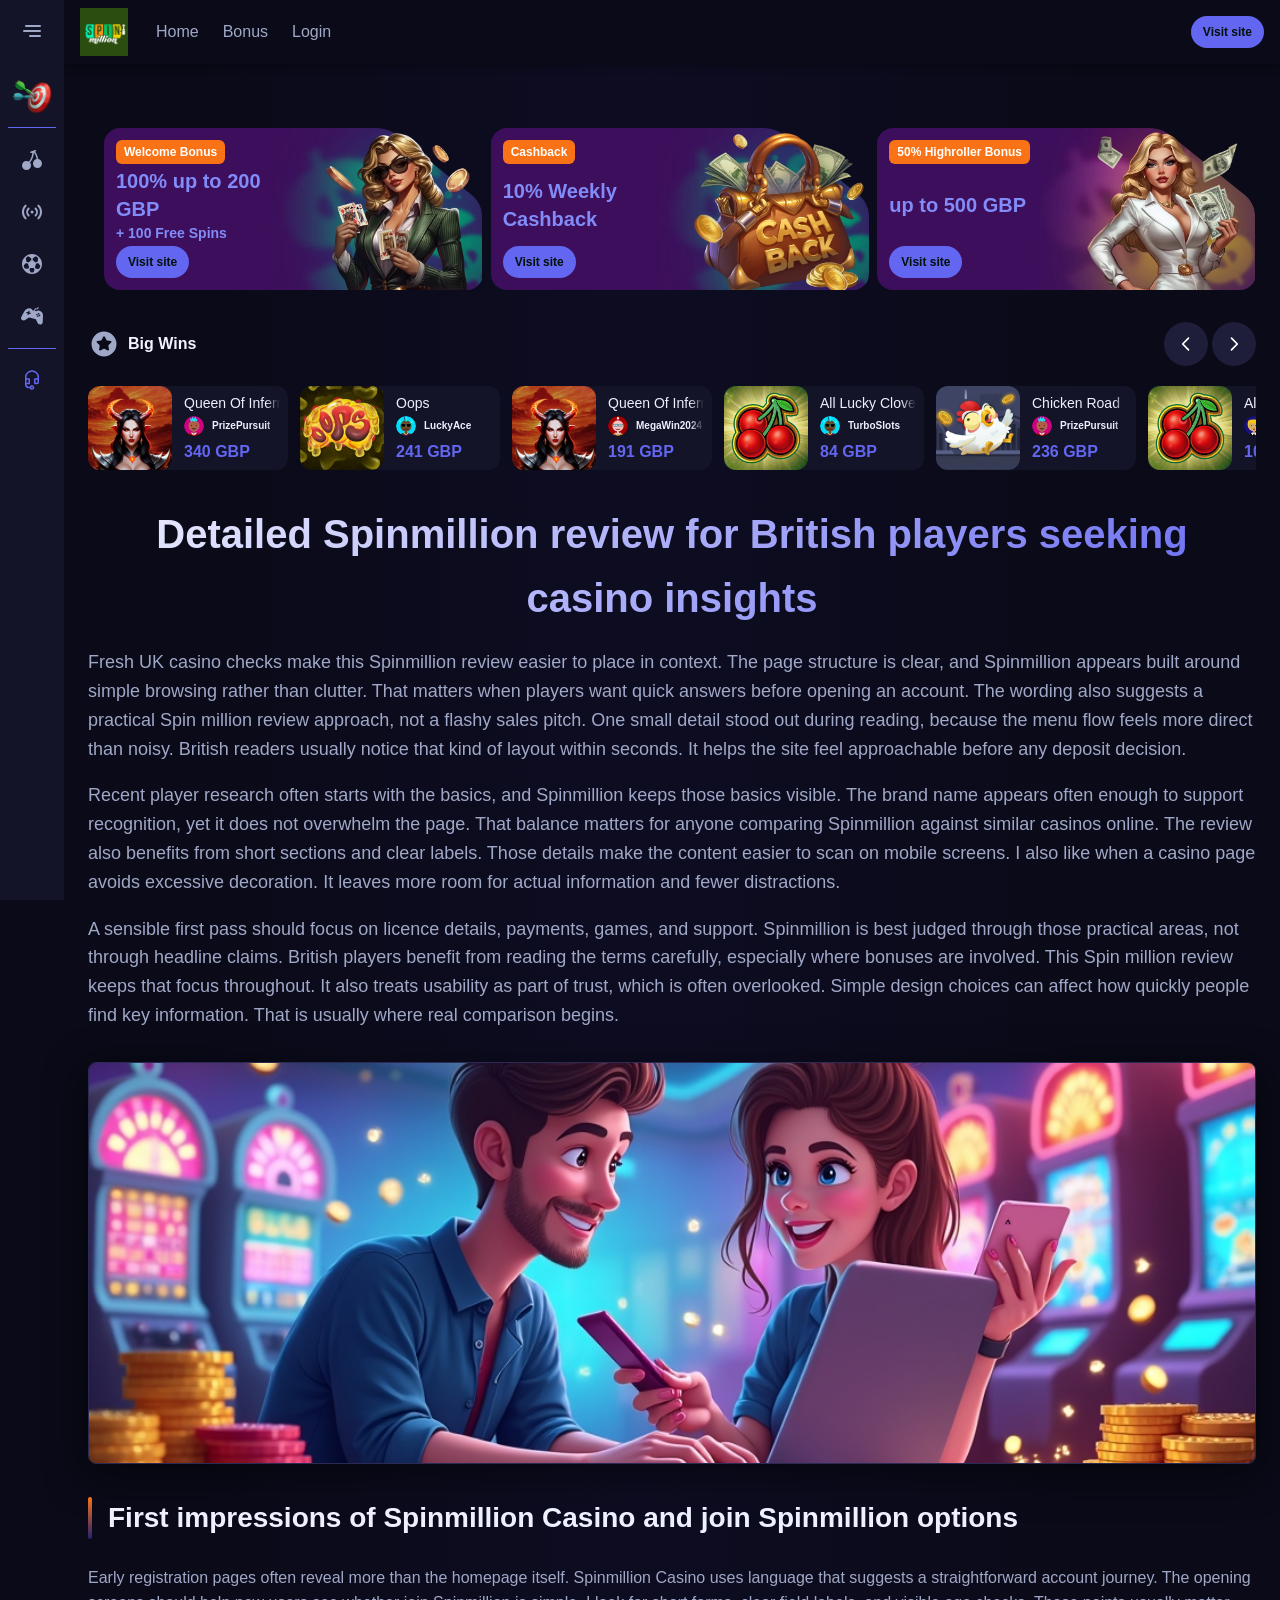
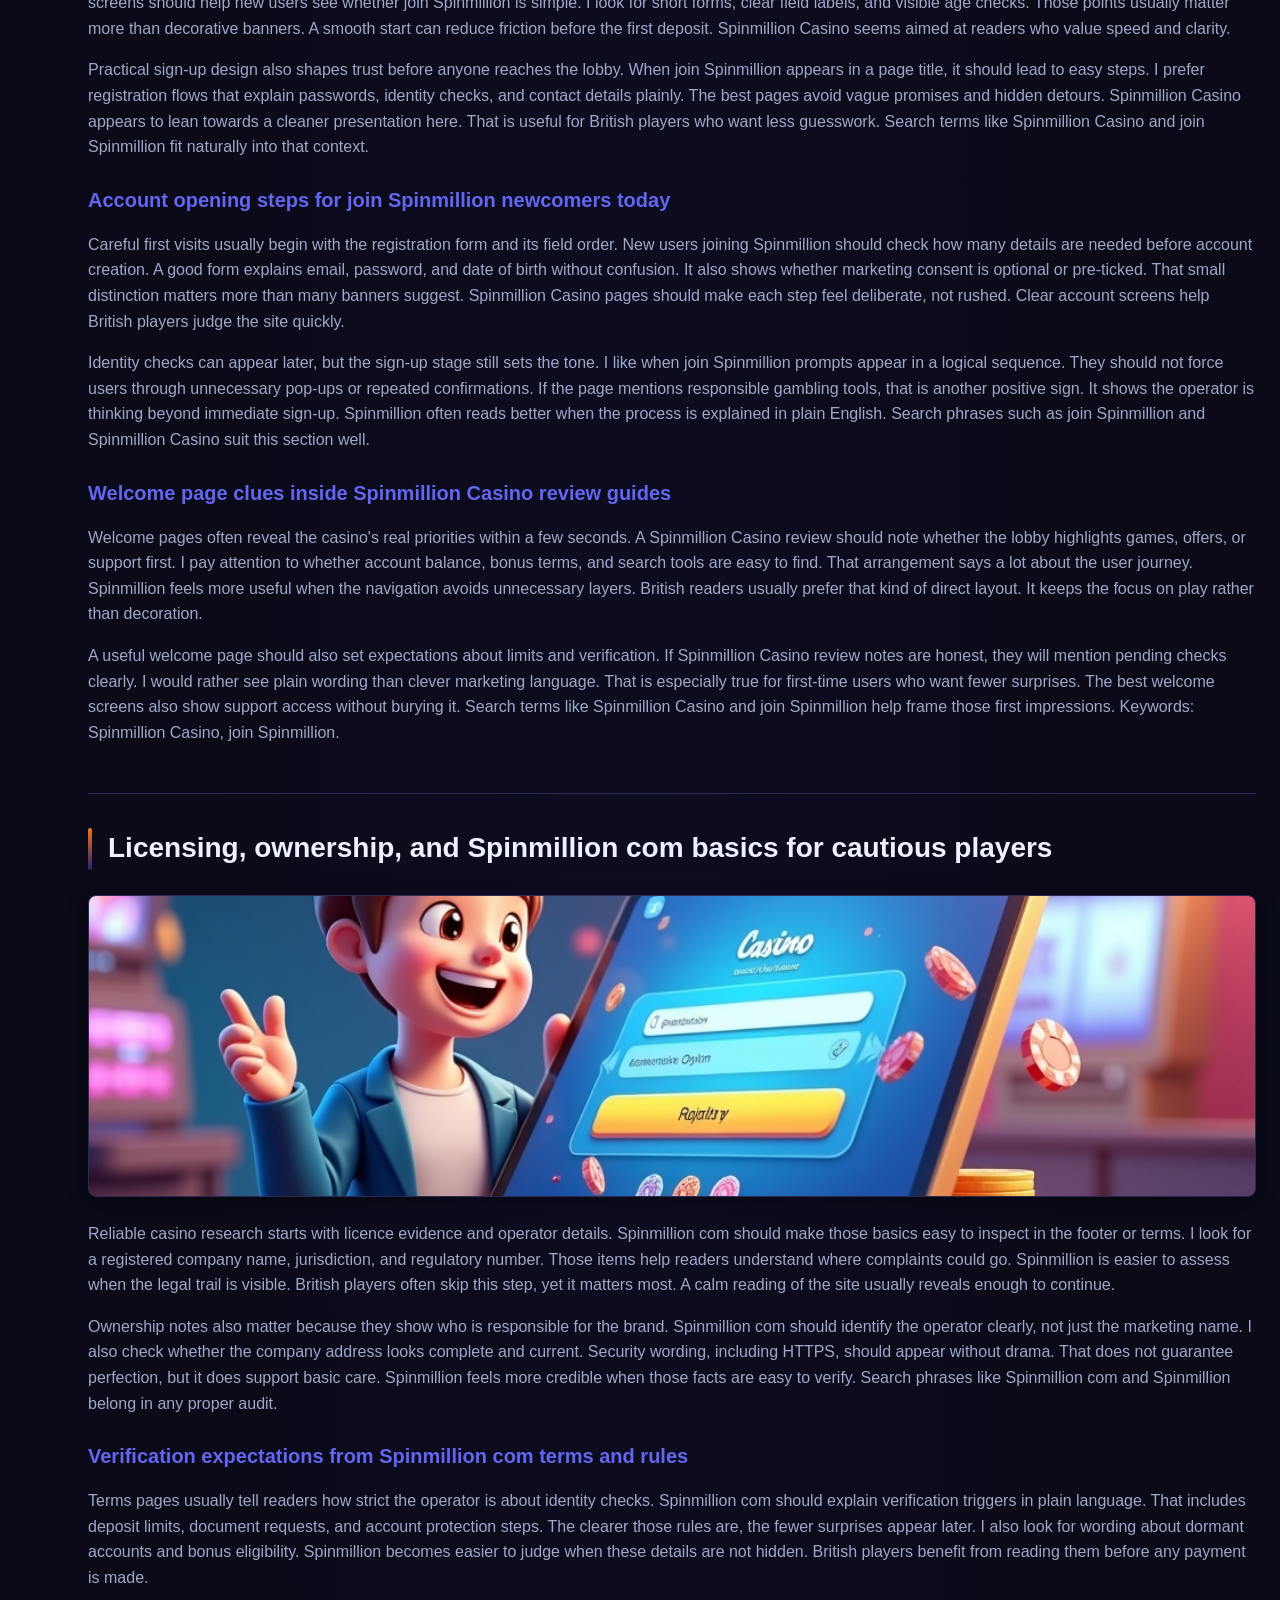
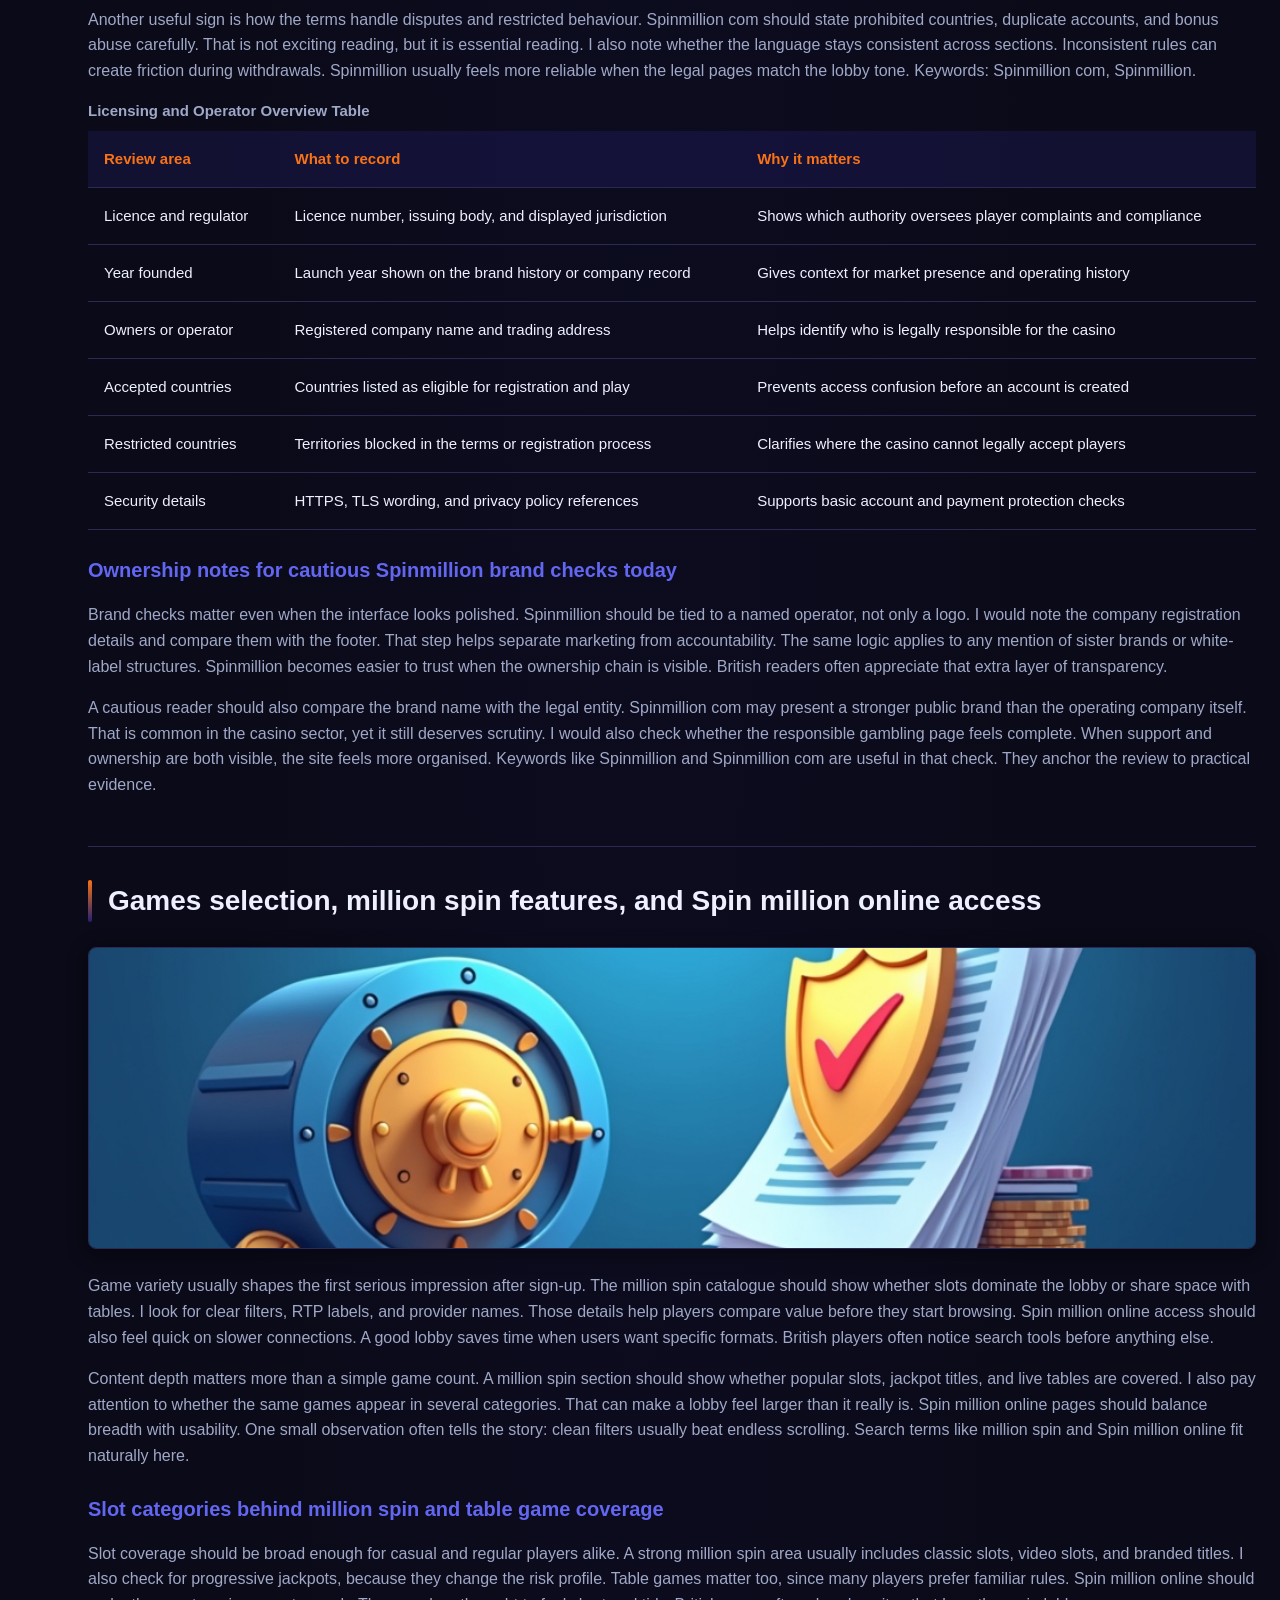
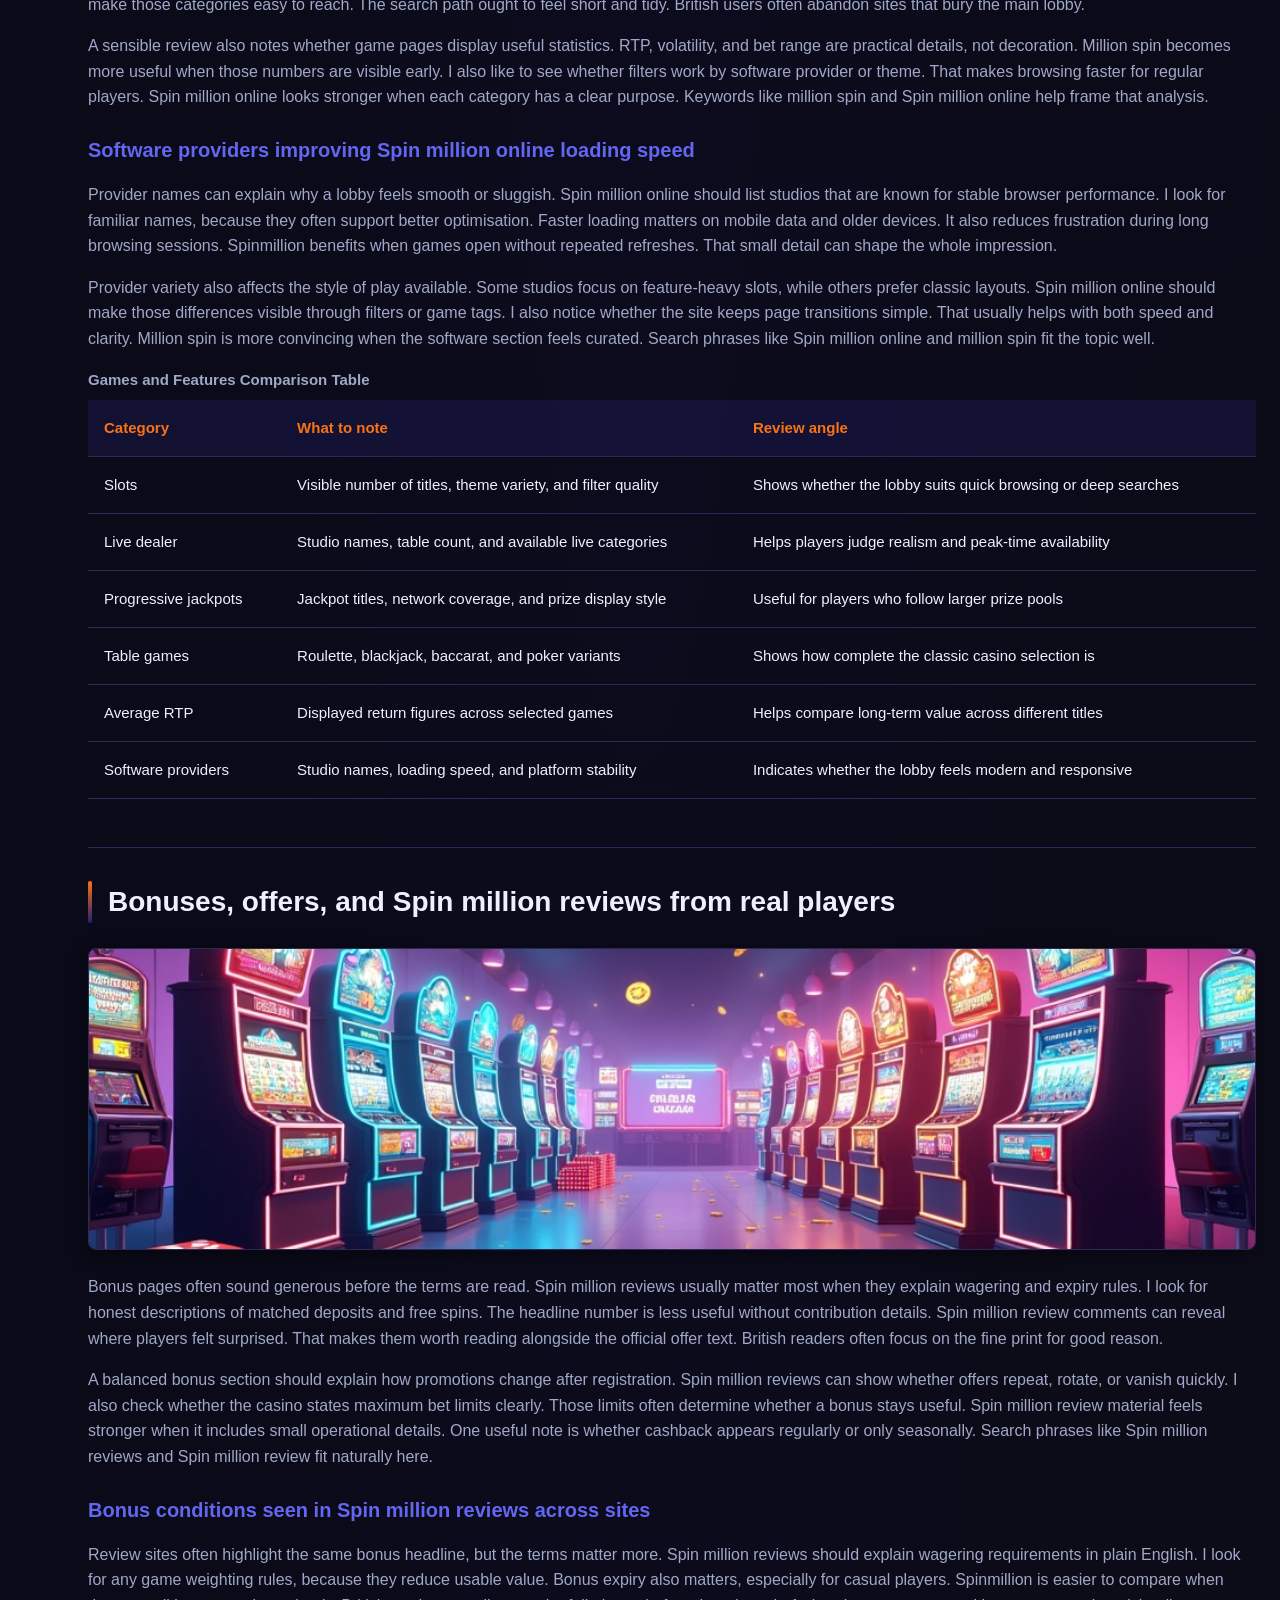
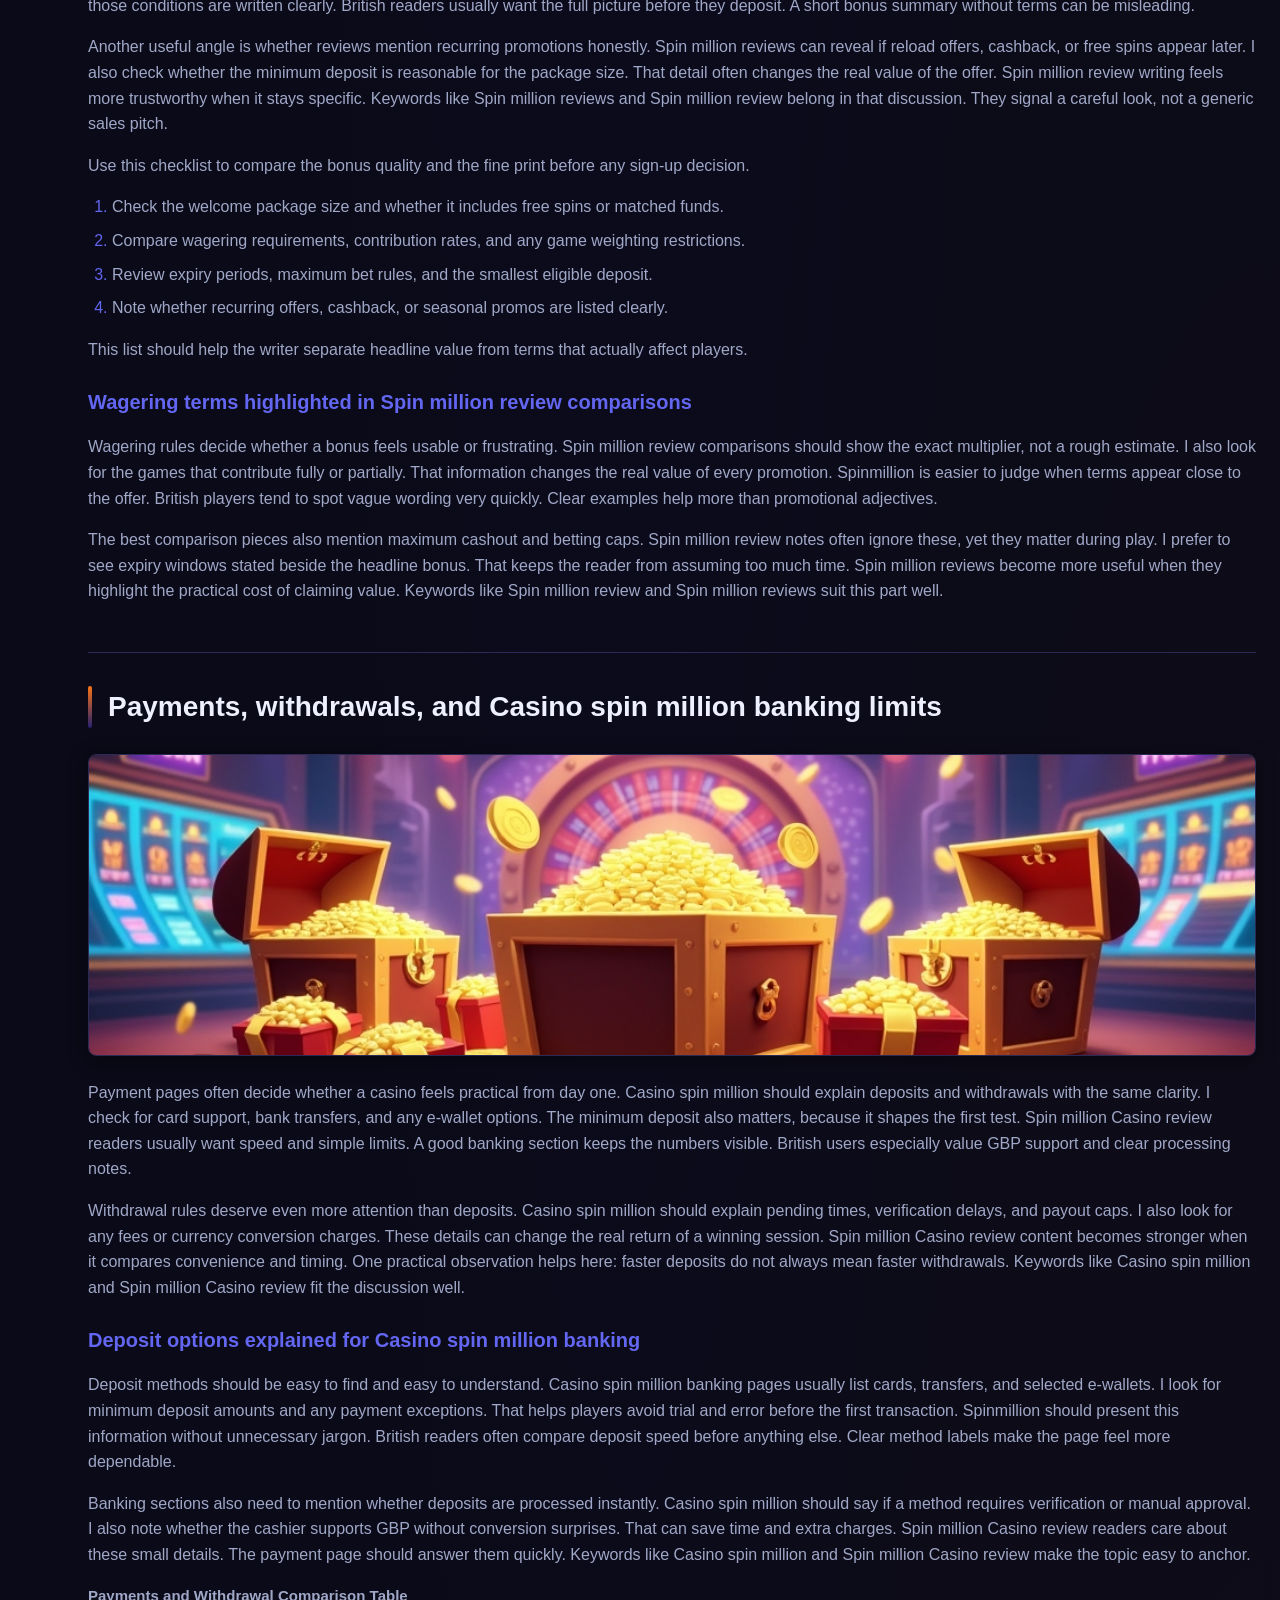
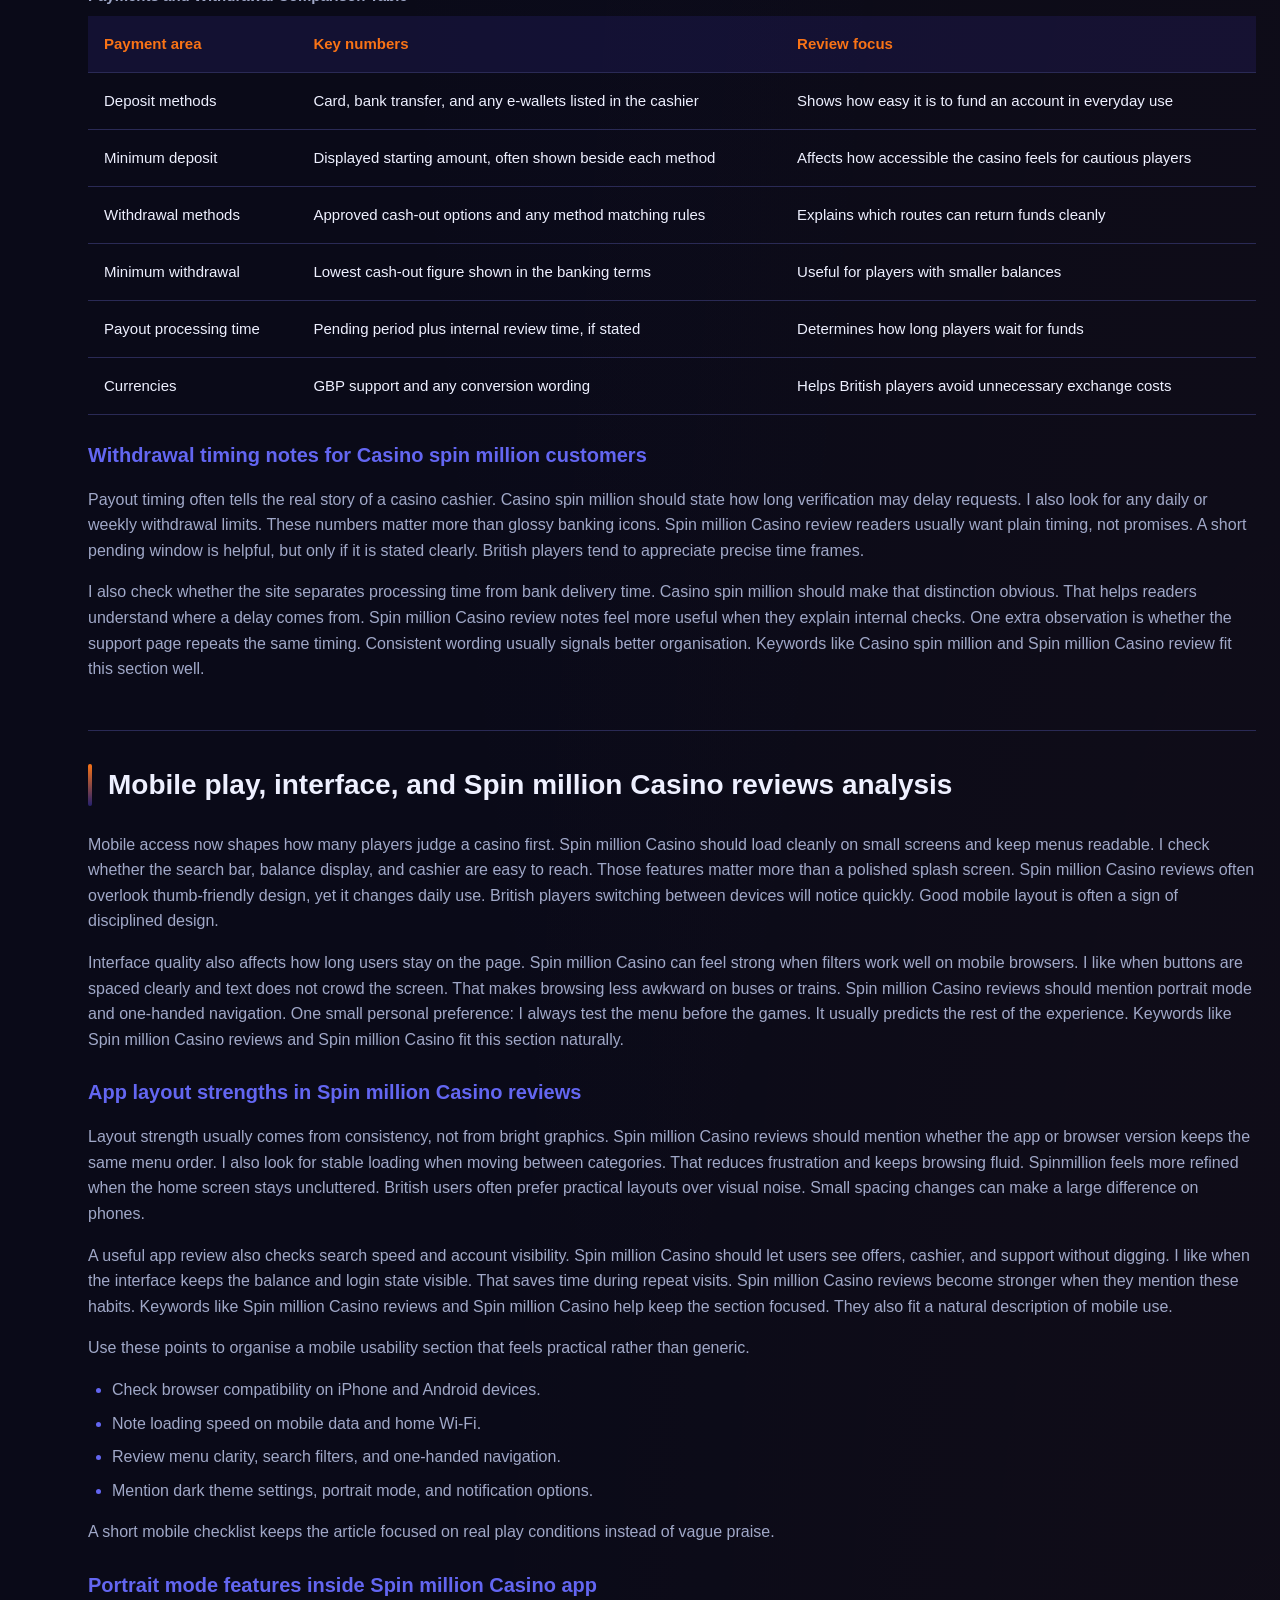
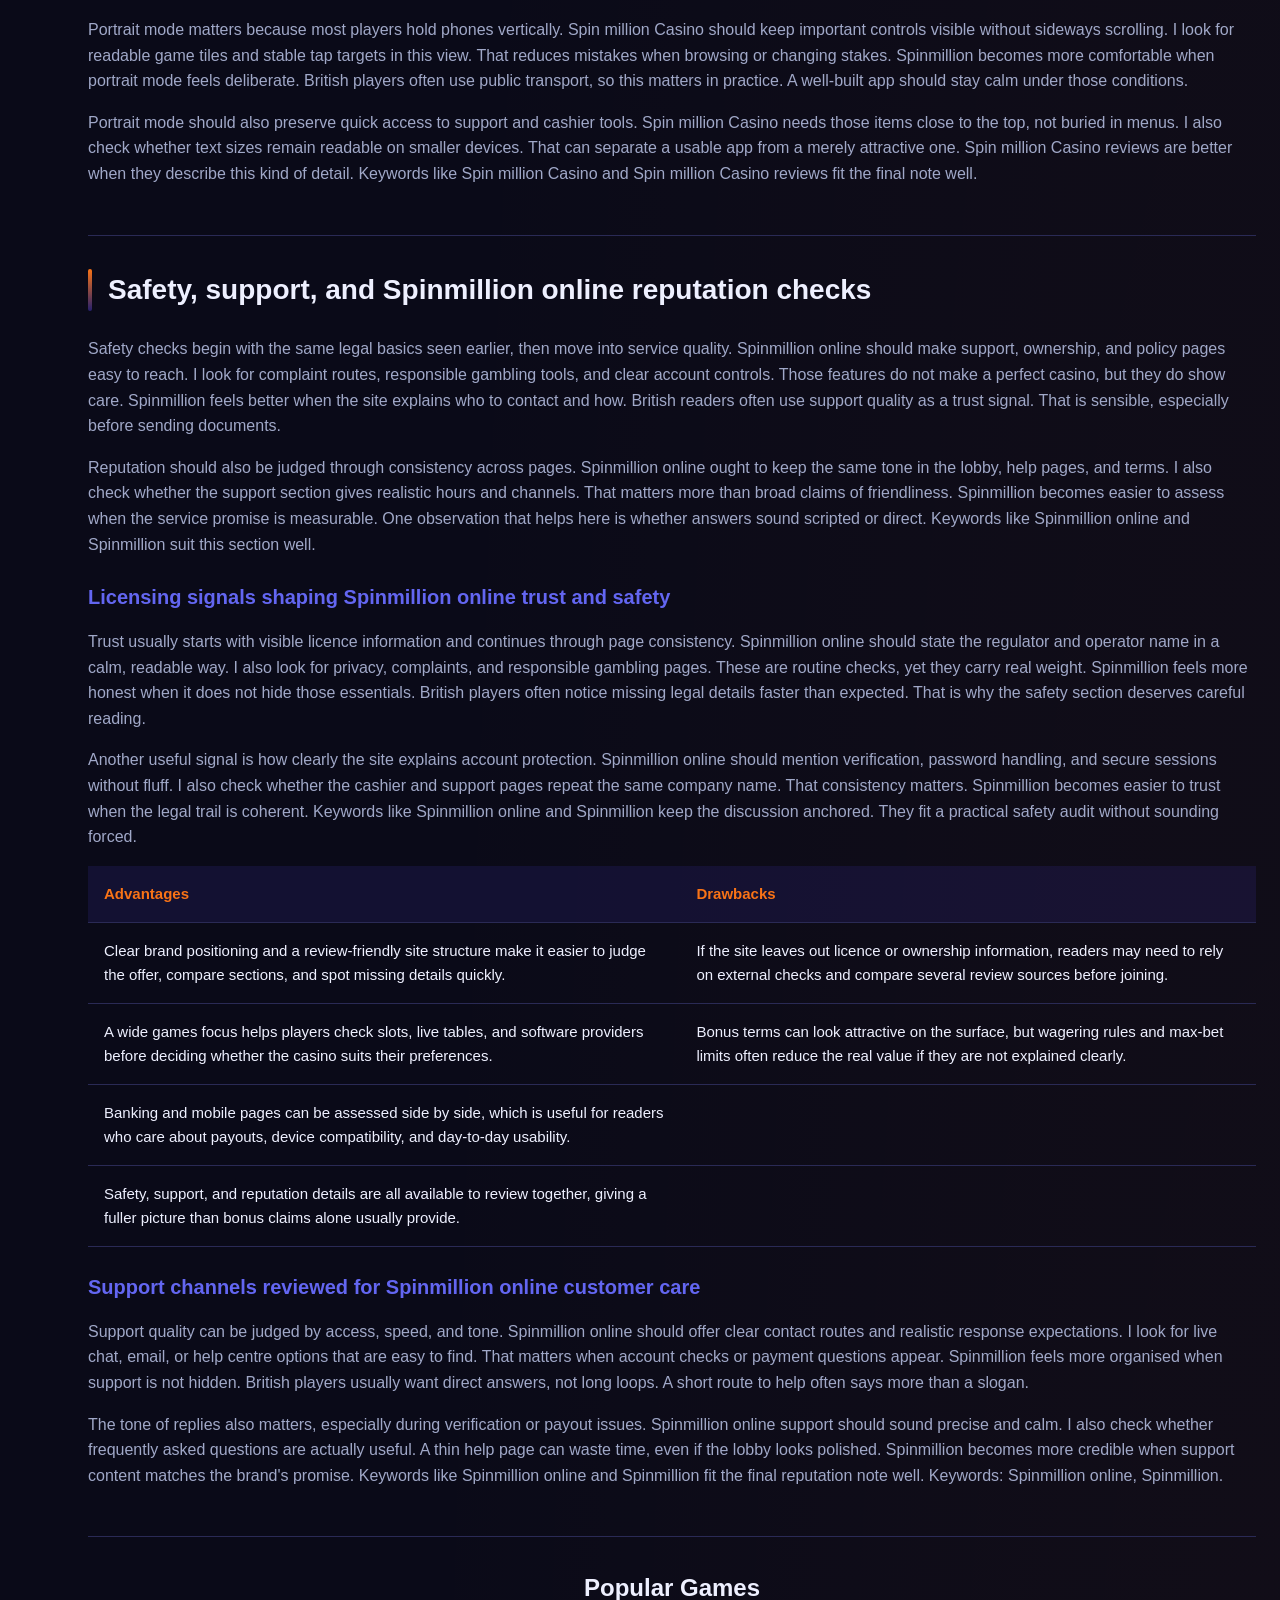
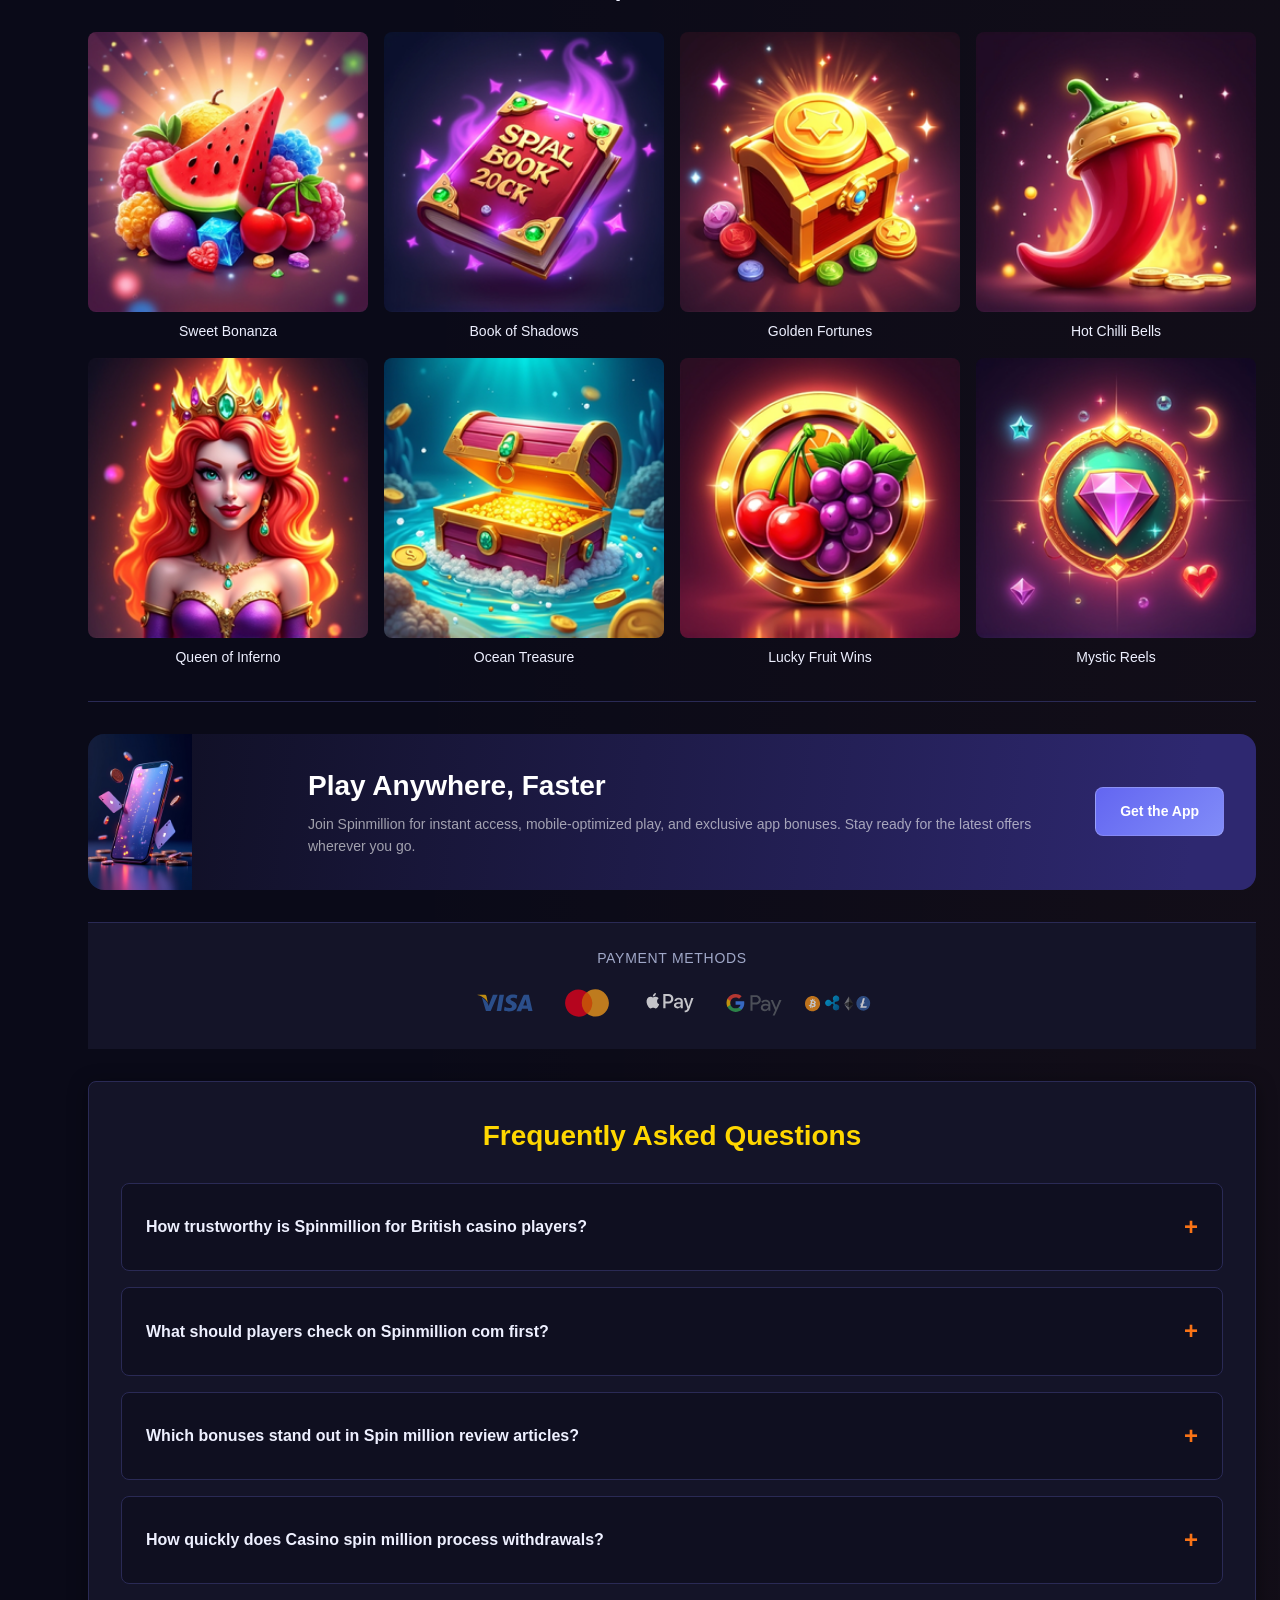
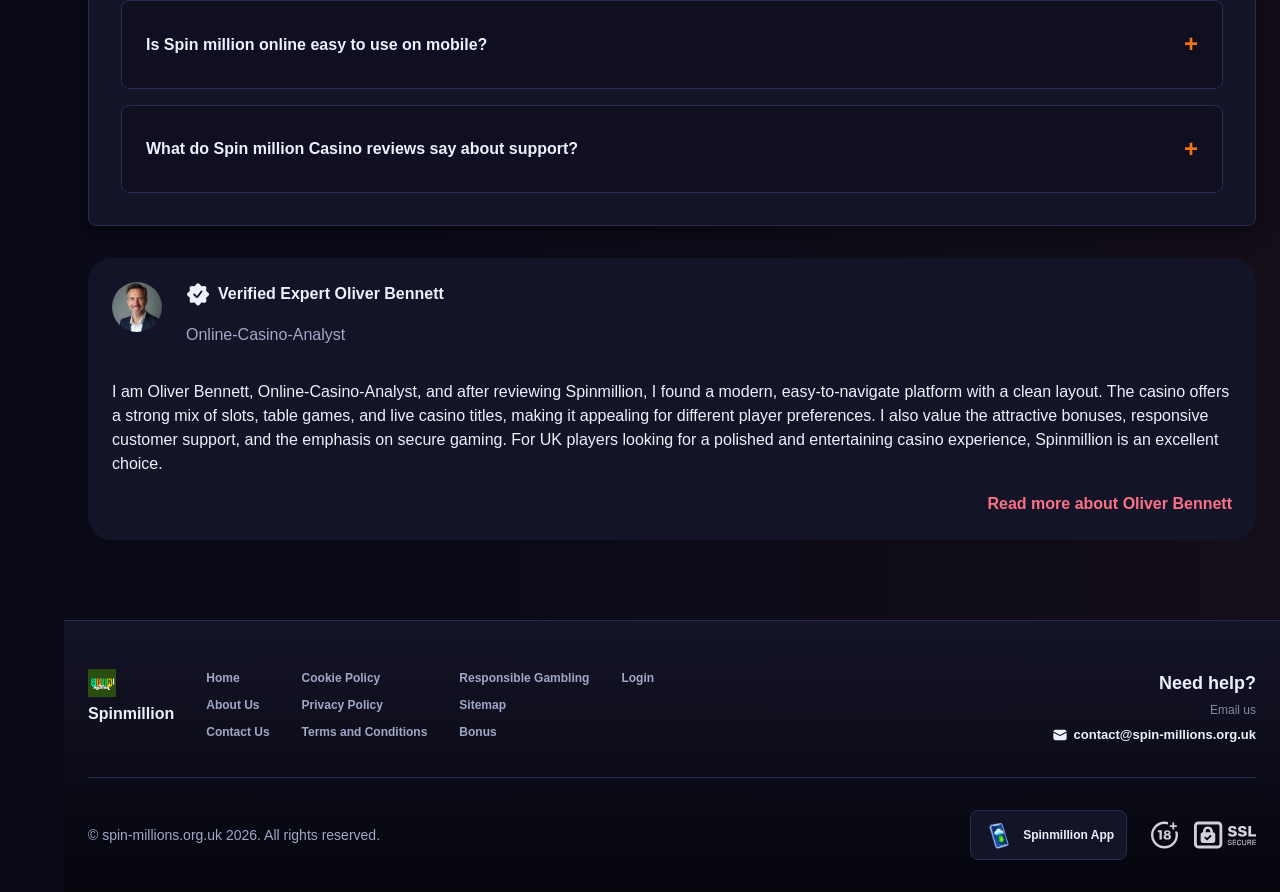
==== index.html @ 79a4e3c5 "Domain substitution: copy from spin-millions.org.uk" ====
<!DOCTYPE html>
<html lang="en">
<head>
    <meta charset="UTF-8">
    <meta name="viewport" content="width=device-width, initial-scale=1.0">
    <meta http-equiv="X-UA-Compatible" content="IE=edge">
    <meta name="robots" content="index, follow">
    <meta name="revisit-after" content="7 days">
    <title>Spinmillion - Play Online Casino Games in Safety</title>
    <meta name="title" content="Spinmillion - Play Online Casino Games in Safety">
    <meta name="description" content="Spin million 🎰 helps British players assess safety and value, with Spin million Casino reviews guiding smarter choices and a quick visit now for clarity.">
    <meta name="keywords" content="join Spinmillion, Spin million Casino reviews, Spinmillion, Spinmillion com, Spinmillion online, Spin million review, million spin, Spin million online, Spin million Casino, Spin million, Spinmillion Casino, Casino spin million">

    <link rel="canonical" href="https://spin-millions.org.uk/spin-million/">

    <link rel="icon" type="image/png" sizes="32x32" href="/favicon-32x32.png">

    <meta property="og:title" content="Spinmillion - Play Online Casino Games in Safety">
    <meta property="og:description" content="Spin million 🎰 helps British players assess safety and value, with Spin million Casino reviews guiding smarter choices and a quick visit now for clarity.">
    <meta property="og:type" content="website">
    <meta property="og:url" content="https://aog-couriers.co.uk/">
    <meta property="og:site_name" content="Spinmillion">
    <meta property="og:locale" content="en">
    <meta property="og:image" content="https://aog-couriers.co.uk/images/logo.png">

    <meta name="twitter:card" content="summary">
    <meta name="twitter:title" content="Spinmillion - Play Online Casino Games in Safety">
    <meta name="twitter:description" content="Spin million 🎰 helps British players assess safety and value, with Spin million Casino reviews guiding smarter choices and a quick visit now for clarity.">
    <meta name="twitter:url" content="https://aog-couriers.co.uk/">
    <meta name="twitter:image" content="https://aog-couriers.co.uk/images/logo.png">

    <link rel="stylesheet" href="/css/style.css">

    <link rel="stylesheet" href="/css/layout.css">

<link rel="alternate" hreflang="x-default" href="https://spin-millions.org.uk/">
<link rel="alternate" hreflang="spin-million" href="https://spin-millions.org.uk/spin-million/">
<meta name="googlebot" content="noarchive">
</head>
<body>
    <div class="nav-sidebar-6708c0f2 isFull" id="navSidebar">
        <div class="nav-sidebar-content-6708c0f2">
            <div class="nav-sidebar-wrapped-6708c0f2">
                <div class="nav-sidebar-header-6708c0f2">
                    <button class="nav-sidebar-header-toggle-6708c0f2" aria-label="Toggle menu">
                        <span class="nav-sidebar-header-wrap-6708c0f2">
                            <svg class="m-icon-6708c0f2">
                                <use xlink:href="/assets/icons/sidebar/sprites.svg#hamburger-r"/>
                            </svg>
                        </span>
                    </button>
                </div>
                <div class="nav-sidebar-wrapped-content-6708c0f2 hideScrollbar-6708c0f2">
                    <div class="divider-bottom-6708c0f2">
                        <div class="nav-card nav-sidebar-card--wrapped-6708c0f2">


                            <a href="/go" class="nav-card__button-6708c0f2"
                               title="Activity Hub" rel="noindex nofollow">
                                <img src="/assets/icons/sidebar/missions.webp"
                                     alt="Activity Hub Spin million Casino reviews"
                                     title="Activity Hub Spin million Casino reviews"
                                     class="nav-card__img-6708c0f2">
                            </a>
                        </div>
                    </div>

                        <div class="nav-sidebar-wrapped-item-6708c0f2">
                            <a href="/go" title="Casino"
                               class="nav-sidebar-icon-6708c0f2" rel="noindex nofollow">
                                <svg class="m-icon-6708c0f2">
                                    <use xlink:href="/assets/icons/sidebar/sprites.svg#all-games"/>
                                </svg>
                            </a>
                        </div>
                        <div class="nav-sidebar-wrapped-item-6708c0f2">
                            <a href="/go" title="Live Casino"
                               class="nav-sidebar-icon-6708c0f2" rel="noindex nofollow">
                                <svg class="m-icon-6708c0f2">
                                    <use xlink:href="/assets/icons/sidebar/sprites.svg#live"/>
                                </svg>
                            </a>
                        </div>
                        <div class="nav-sidebar-wrapped-item-6708c0f2">
                            <a href="/go" title="Sports"
                               class="nav-sidebar-icon-6708c0f2" rel="noindex nofollow">
                                <svg class="m-icon-6708c0f2">
                                    <use xlink:href="/assets/icons/sidebar/sprites.svg#sport-soccer"/>
                                </svg>
                            </a>
                        </div>
                        <div class="nav-sidebar-wrapped-item-6708c0f2">
                            <a href="/go" title="Esports"
                               class="nav-sidebar-icon-6708c0f2" rel="noindex nofollow">
                                <svg class="m-icon-6708c0f2">
                                    <use xlink:href="/assets/icons/sidebar/sprites.svg#target-gamepad"/>
                                </svg>
                            </a>
                        </div>

                    <div class="divider-top-6708c0f2">
                        <a href="/go" title="Support"
                           class="nav-sidebar-support-wrapped-6708c0f2 nav-sidebar-icon-6708c0f2" rel="noindex nofollow">
                            <svg class="m-icon-6708c0f2">
                                <use xlink:href="/assets/icons/sidebar/sprites.svg#support"/>
                            </svg>
                        </a>
                    </div>
                </div>
            </div>
        </div>
    </div>

    <div class="nav-sidebar-expanded-6708c0f2" id="navSidebarExpanded">
        <div class="nav-sidebar-header-6708c0f2">
            <button class="nav-sidebar-header-toggle-6708c0f2" aria-label="Close menu">
                <span class="nav-sidebar-header-wrap-6708c0f2">
                    <svg class="m-icon-6708c0f2">
                        <use xlink:href="/assets/icons/sidebar/sprites.svg#cross"/>
                    </svg>
                </span>
            </button>
                <a href="/" class="nav-logo-6708c0f2 nav-sidebar-header-logo-6708c0f2" title="Spinmillion">
                    <img src="/images/logo.png" alt="Spinmillion" title="Spinmillion">
                </a>
        </div>
        <div class="nav-sidebar-expanded-content-6708c0f2">
            <div class="nav-sidebar-expanded-scrollY-6708c0f2 hideScrollbar-6708c0f2 nav-sidebar-expanded--gap-6708c0f2">
                <div class="nav-sidebar-expanded-cards-6708c0f2">


                        <div class="nav-card nav-sidebar-card-6708c0f2">
                            <a href="/go" class="nav-card__button-6708c0f2"
                               title="Bonus Hub" rel="noindex nofollow">
                                <img src="/assets/icons/sidebar/bonus.webp" alt="Bonus Hub million spin"
                                     title="Bonus Hub million spin" class="nav-card__img-6708c0f2">
                                <span class="nav-card__title-6708c0f2">Bonus Hub</span>
                            </a>
                        </div>


                        <div class="nav-card nav-sidebar-card-6708c0f2">
                            <a href="/go" class="nav-card__button-6708c0f2"
                               title="Activity Hub" rel="noindex nofollow">
                                <img src="/assets/icons/sidebar/missions.webp" alt="Activity Hub Spin million Casino reviews"
                                     title="Activity Hub Spin million Casino reviews" class="nav-card__img-6708c0f2">
                                <span class="nav-card__title-6708c0f2">Activity Hub</span>
                            </a>
                        </div>

                    <div class="nav-sidebar-cards-grid-6708c0f2">


                            <div class="nav-card nav-sidebar-card-6708c0f2">
                                <a href="/go" class="nav-card__button-6708c0f2"
                                   title="Wheel" rel="noindex nofollow">
                                    <img src="/assets/icons/sidebar/wheel.gif" alt="Wheel Spinmillion online"
                                         title="Wheel Spinmillion online" class="nav-card__img-6708c0f2">
                                    <span class="nav-card__title-6708c0f2">Wheel</span>
                                </a>
                            </div>


                            <div class="nav-card nav-sidebar-card-6708c0f2">
                                <a href="/go" class="nav-card__button-6708c0f2"
                                   title="Loyalty" rel="noindex nofollow">
                                    <img src="/assets/icons/sidebar/loyalty.webp" alt="Loyalty Spin million review"
                                         title="Loyalty Spin million review" class="nav-card__img-6708c0f2">
                                    <span class="nav-card__title-6708c0f2">Loyalty</span>
                                </a>
                            </div>


                            <div class="nav-card nav-sidebar-card-6708c0f2">
                                <a href="/go" class="nav-card__button-6708c0f2"
                                   title="Cashback" rel="noindex nofollow">
                                    <img src="/assets/icons/sidebar/cashback.webp" alt="Cashback Spin million Casino reviews"
                                         title="Cashback Spin million Casino reviews" class="nav-card__img-6708c0f2">
                                    <span class="nav-card__title-6708c0f2">Cashback</span>
                                </a>
                            </div>


                            <div class="nav-card nav-sidebar-card-6708c0f2">
                                <a href="/go" class="nav-card__button-6708c0f2"
                                   title="VIP Club" rel="noindex nofollow">
                                    <img src="/assets/icons/sidebar/vipclub.webp" alt="VIP Club join Spinmillion"
                                         title="VIP Club join Spinmillion" class="nav-card__img-6708c0f2">
                                    <span class="nav-card__title-6708c0f2">VIP Club</span>
                                </a>
                            </div>


                            <div class="nav-card nav-sidebar-card-6708c0f2">
                                <a href="/go" class="nav-card__button-6708c0f2"
                                   title="Promotions" rel="noindex nofollow">
                                    <img src="/assets/icons/sidebar/promotions.webp" alt="Promotions Casino spin million"
                                         title="Promotions Casino spin million" class="nav-card__img-6708c0f2">
                                    <span class="nav-card__title-6708c0f2">Promotions</span>
                                </a>
                            </div>
                    </div>
                </div>

                <ul class="nav-sidebar-items-6708c0f2 nav-sidebar-expanded-items-6708c0f2">
                        <li class="nav-sidebar-items-item">
                            <a href="/go" class="nav-sidebar-items-dropdown"
                               title="Casino" rel="noindex nofollow">
                                <div class="nav-sidebar-items-title-6708c0f2 nav-sidebar-items-title--light-6708c0f2">
                                    <div class="m-icon-container-6708c0f2 nav-sidebar-item-icon-6708c0f2">
                                        <svg class="m-icon-6708c0f2">
                                            <use xlink:href="/assets/icons/sidebar/sprites.svg#all-games"/>
                                        </svg>
                                    </div>
                                    <span>Casino</span>
                                </div>
                            </a>
                        </li>
                        <li class="nav-sidebar-items-item">
                            <a href="/go" class="nav-sidebar-items-dropdown"
                               title="Live Casino" rel="noindex nofollow">
                                <div class="nav-sidebar-items-title-6708c0f2 nav-sidebar-items-title--light-6708c0f2">
                                    <div class="m-icon-container-6708c0f2 nav-sidebar-item-icon-6708c0f2">
                                        <svg class="m-icon-6708c0f2">
                                            <use xlink:href="/assets/icons/sidebar/sprites.svg#live"/>
                                        </svg>
                                    </div>
                                    <span>Live Casino</span>
                                </div>
                            </a>
                        </li>
                        <li class="nav-sidebar-items-item">
                            <a href="/go" class="nav-sidebar-items-dropdown"
                               title="Sports" rel="noindex nofollow">
                                <div class="nav-sidebar-items-title-6708c0f2 nav-sidebar-items-title--light-6708c0f2">
                                    <div class="m-icon-container-6708c0f2 nav-sidebar-item-icon-6708c0f2">
                                        <svg class="m-icon-6708c0f2">
                                            <use xlink:href="/assets/icons/sidebar/sprites.svg#sport-soccer"/>
                                        </svg>
                                    </div>
                                    <span>Sports</span>
                                </div>
                            </a>
                        </li>
                        <li class="nav-sidebar-items-item">
                            <a href="/go" class="nav-sidebar-items-dropdown"
                               title="Esports" rel="noindex nofollow">
                                <div class="nav-sidebar-items-title-6708c0f2 nav-sidebar-items-title--light-6708c0f2">
                                    <div class="m-icon-container-6708c0f2 nav-sidebar-item-icon-6708c0f2">
                                        <svg class="m-icon-6708c0f2">
                                            <use xlink:href="/assets/icons/sidebar/sprites.svg#target-gamepad"/>
                                        </svg>
                                    </div>
                                    <span>Esports</span>
                                </div>
                            </a>
                        </li>
                </ul>

                <ul class="nav-sidebar-items-6708c0f2 nav-sidebar-expanded-items-6708c0f2 flex-1-6708c0f2"></ul>

                <div class="nav-sidebar-expanded-support-6708c0f2">
                    <div class="nav-sidebar-expanded-support-help-6708c0f2">
                        <a href="/go" title="Support"
                           class="m-button-6708c0f2 m-button--success-6708c0f2 m-button--m-6708c0f2 nav-sidebar-support-6708c0f2"
                           rel="noindex nofollow">
                            <div class="m-button-content-6708c0f2">
                                <svg class="m-icon-6708c0f2">
                                    <use xlink:href="/assets/icons/sidebar/sprites.svg#support"/>
                                </svg>
                                Support
                            </div>
                        </a>
                    </div>
                </div>

                <div class="nav-sidebar-expanded-app-links-6708c0f2">
                    <a href="/go" class="footer-app-button-6708c0f2"
                       title="Spinmillion App" rel="noindex nofollow">
                        <img class="footer-app-button-image-6708c0f2"
                             alt="Spinmillion App"
                             title="Spinmillion App"
                             src="/assets/icons/mobile/app-button-icon.webp">
                        <div class="footer-app-button-text-6708c0f2">
                            <p class="m-text-6708c0f2 m-fs12-6708c0f2 m-fw700-6708c0f2 m-lh160-6708c0f2 footer-app-button-title-6708c0f2">Spinmillion App</p>
                            <p class="m-text-6708c0f2 m-fs10-6708c0f2 m-fw500-6708c0f2 m-lh160-6708c0f2 footer-app-button-description-6708c0f2"
                               style="color: #ffffff;">Install our app</p>
                        </div>
                    </a>
                </div>
            </div>
        </div>
    </div>

    <div class="bottom-overlays-6708c0f2">
        <div class="bottom-action-buttons-6708c0f2 bottom-overlays__action-buttons-6708c0f2">
            <div class="bottom-communication-button-6708c0f2">
                <button class="m-button-6708c0f2 m-gradient-border m-button--secondary-6708c0f2 m-button--m-6708c0f2 scroll-top-btn-6708c0f2"
                        aria-label="Scroll to top" title="Scroll to top">
                    <div class="m-icon-container-6708c0f2">
                        <span class="scroll-top-arrow-6708c0f2">&uarr;</span>
                    </div>
                </button>
            </div>
        </div>

        <nav class="mobile-nav-6708c0f2" aria-label="Mobile navigation">
            <div class="mobile-nav-wrap-6708c0f2">
                <a href="/go" title="Casino"
                   rel="noindex nofollow" target="_blank">
                    <div class="mobile-nav-item-6708c0f2">
                        <div class="mobile-nav-item__icon-wrap-6708c0f2">
                            <svg class="m-icon-6708c0f2 m-icon-loadable mobile-nav-item__icon-6708c0f2">
                                <use xlink:href="/assets/icons/sidebar/sprites.svg#all-games"/>
                            </svg>
                        </div>
                        <p class="m-text-6708c0f2 m-fs10-6708c0f2 m-fw600-6708c0f2 m-lh160-6708c0f2 m-text-center-6708c0f2 mobile-nav-item__text-6708c0f2">Casino</p>
                    </div>
                </a>

                <a href="/go" title="Sports"
                   rel="noindex nofollow" target="_blank">
                    <div class="mobile-nav-item-6708c0f2">
                        <div class="mobile-nav-item__icon-wrap-6708c0f2">
                            <svg class="m-icon-6708c0f2 m-icon-loadable mobile-nav-item__icon-6708c0f2">
                                <use xlink:href="/assets/icons/sidebar/sprites.svg#sport-soccer"/>
                            </svg>
                        </div>
                        <p class="m-text-6708c0f2 m-fs10-6708c0f2 m-fw600-6708c0f2 m-lh160-6708c0f2 m-text-center-6708c0f2 mobile-nav-item__text-6708c0f2">Sports</p>
                    </div>
                </a>

                <div class="mobile-nav-item-6708c0f2">
                    <a href="/go"
                       class="m-button-6708c0f2 m-gradient-border m-button--primary-6708c0f2 m-button--m-6708c0f2 mobile-nav-item__icon-wrap-6708c0f2"
                       title="Visit site"
                       rel="noindex nofollow" target="_blank">
                        <div class="m-button-content-6708c0f2">
                            <svg class="m-icon-6708c0f2 m-icon-loadable mobile-nav-item__icon-6708c0f2">
                                <use xlink:href="/assets/icons/sidebar/sprites.svg#person"/>
                            </svg>
                        </div>
                    </a>
                    <p class="m-text-6708c0f2 m-fs10-6708c0f2 m-fw600-6708c0f2 m-lh160-6708c0f2 m-text-center-6708c0f2 mobile-nav-item__text-6708c0f2">Visit site</p>
                </div>

                <a href="/go" title="Bonus Hub"
                   rel="noindex nofollow" target="_blank">
                    <div class="mobile-nav-item-6708c0f2">
                        <div class="mobile-nav-item__icon-wrap-6708c0f2">
                            <svg class="m-icon-6708c0f2 m-icon-loadable mobile-nav-item__icon-6708c0f2">
                                <use xlink:href="/assets/icons/sidebar/sprites.svg#gift"/>
                            </svg>
                        </div>
                        <p class="m-text-6708c0f2 m-fs10-6708c0f2 m-fw600-6708c0f2 m-lh160-6708c0f2 m-text-center-6708c0f2 mobile-nav-item__text-6708c0f2">Bonus Hub</p>
                    </div>
                </a>

                <a href="/go" title="Activity Hub"
                   rel="noindex nofollow" target="_blank">
                    <div class="mobile-nav-item-6708c0f2">
                        <div class="mobile-nav-item__icon-wrap-6708c0f2">
                            <svg class="m-icon-6708c0f2 m-icon-loadable mobile-nav-item__icon-6708c0f2">
                                <use xlink:href="/assets/icons/sidebar/sprites.svg#activities"/>
                            </svg>
                        </div>
                        <p class="m-text-6708c0f2 m-fs10-6708c0f2 m-fw600-6708c0f2 m-lh160-6708c0f2 m-text-center-6708c0f2 mobile-nav-item__text-6708c0f2">Activity Hub</p>
                    </div>
                </a>
            </div>
        </nav>
    </div>


    <div class="site-wrapper-6708c0f2 with-sidebar-6708c0f2">
<nav class="main-nav-6708c0f2">
    <div class="main-nav-content-6708c0f2">
        <div class="main-nav-content-left-6708c0f2">
            <button class="main-nav-content-toggle-6708c0f2 nav-sidebar-header-toggle-6708c0f2" aria-label="Toggle menu" aria-expanded="false">
                <svg class="m-icon-6708c0f2 m-icon-loadable">
                    <use xlink:href="/assets/icons/sidebar/sprites.svg#hamburger"/>
                </svg>
            </button>

            <a href="/" class="nav-logo-6708c0f2 main-nav-logo-6708c0f2" title="Spinmillion">
                <img src="/images/logo.png" alt="Spinmillion" title="Spinmillion">
            </a>
        </div>

        <div class="main-nav-content-center-6708c0f2">
            <a href="/" class="nav-link-6708c0f2" title="Home">Home</a>
            <a href="/bonus/" class="nav-link-6708c0f2" title="Bonus">Bonus</a>
            <a href="/login/" class="nav-link-6708c0f2" title="Login">Login</a>
        </div>

        <div class="main-nav-content-auth-6708c0f2">
            <a class="m-button-6708c0f2 m-gradient-border m-button--primary-6708c0f2 m-button--s-6708c0f2"
               href="/go" title="Visit site"
               rel="noindex nofollow" target="_blank">
                <div class="m-button-content-6708c0f2">Visit site</div>
            </a>
        </div>
    </div>
</nav>
        <main class="main-content-6708c0f2">
<article class="page-content-6708c0f2">
    <div class="container-6708c0f2">


<section class="lobby-banners-6708c0f2">
    <div class="lobby-slider-6708c0f2" style="--max-slide-width:auto;--bp-xxxl-plus:33.3333%;--slides-xxxl-plus:3;--bp-xxxl:33.3333%;--slides-xxxl:3;--bp-xxl:33.3333%;--slides-xxl:3;--bp-xl-2:33.3333%;--slides-xl-2:3;--bp-xl:100%;--slides-xl:1;--bp-l:100%;--slides-l:1;--bp-m:100%;--slides-m:1;--bp-s:100%;--slides-s:1;--bp-xs:100%;--slides-xs:1;--bp-xxs:100%;--slides-xxs:1;">
        <div class="lobby-slider__scroll-wrap-6708c0f2">
            <div class="lobby-slider__scroll-box-6708c0f2">
                <div class="lobby-slider__slide-6708c0f2">
                    <div class="lobby-slider__slide-content-6708c0f2">
                        <div class="lobby-banners__banner">
                            <div class="lobby-banner-6708c0f2">
                                <div class="lobby-banner-picture-6708c0f2 lobby-banner__image-6708c0f2">
                                    <picture class="banner-picture-6708c0f2">
                                        <img src="/assets/banners/play-jonny.webp" alt="Welcome Bonus Spin million Casino" title="Welcome Bonus Spin million Casino" fetchpriority="high" loading="eager" decoding="async">
                                    </picture>
                                </div>
                                <div class="lobby-banner__content-6708c0f2">
                                    <div class="lobby-badge-6708c0f2 lobby-badge--secondary-6708c0f2 lobby-badge--m-6708c0f2">
                                        <div class="lobby-badge-content-6708c0f2">
                                            <div class="lobby-badge-text-6708c0f2">Welcome Bonus</div>
                                        </div>
                                    </div>
                                    <div class="lobby-banner__text-6708c0f2">
                                        <p class="lobby-banner-text-6708c0f2 lobby-banner-text--header-6708c0f2" style="color:var(--color-at400);">
                                            100% up to 200 GBP
                                        </p>
                                        <p class="lobby-banner-text-6708c0f2 lobby-banner-text--body-6708c0f2" style="color:var(--color-at400);">
                                            + 100 Free Spins
                                        </p>
                                    </div>
                                    <a href="/go" rel="noindex nofollow" target="_blank" class="lobby-btn-6708c0f2 lobby-btn--primary-6708c0f2 lobby-btn--s-6708c0f2" title="Welcome Bonus Visit site">
                                        <div class="lobby-btn-content-6708c0f2">Visit site</div>
                                    </a>
                                </div>
                            </div>
                        </div>
                    </div>
                </div>
                <div class="lobby-slider__slide-6708c0f2">
                    <div class="lobby-slider__slide-content-6708c0f2">
                        <div class="lobby-banners__banner">
                            <div class="lobby-banner-6708c0f2">
                                <div class="lobby-banner-picture-6708c0f2 lobby-banner__image-6708c0f2">
                                    <picture class="banner-picture-6708c0f2">
                                        <img src="/assets/banners/playjonny.webp" alt="Cashback Spin million Casino reviews" title="Cashback Spin million Casino reviews" loading="lazy" fetchpriority="low" decoding="async">
                                    </picture>
                                </div>
                                <div class="lobby-banner__content-6708c0f2">
                                    <div class="lobby-badge-6708c0f2 lobby-badge--secondary-6708c0f2 lobby-badge--m-6708c0f2">
                                        <div class="lobby-badge-content-6708c0f2">
                                            <div class="lobby-badge-text-6708c0f2">Cashback</div>
                                        </div>
                                    </div>
                                    <div class="lobby-banner__text-6708c0f2">
                                        <p class="lobby-banner-text-6708c0f2 lobby-banner-text--header-6708c0f2" style="color:var(--color-at400);">
                                            10% Weekly Cashback
                                        </p>
                                    </div>
                                    <a href="/go" rel="noindex nofollow" target="_blank" class="lobby-btn-6708c0f2 lobby-btn--primary-6708c0f2 lobby-btn--s-6708c0f2" title="Cashback Visit site">
                                        <div class="lobby-btn-content-6708c0f2">Visit site</div>
                                    </a>
                                </div>
                            </div>
                        </div>
                    </div>
                </div>
                <div class="lobby-slider__slide-6708c0f2">
                    <div class="lobby-slider__slide-content-6708c0f2">
                        <div class="lobby-banners__banner">
                            <div class="lobby-banner-6708c0f2">
                                <div class="lobby-banner-picture-6708c0f2 lobby-banner__image-6708c0f2">
                                    <picture class="banner-picture-6708c0f2">
                                        <img src="/assets/banners/play-jonny-casino.webp" alt="50% Highroller Bonus Spin million Casino" title="50% Highroller Bonus Spin million Casino" loading="lazy" fetchpriority="low" decoding="async">
                                    </picture>
                                </div>
                                <div class="lobby-banner__content-6708c0f2">
                                    <div class="lobby-badge-6708c0f2 lobby-badge--secondary-6708c0f2 lobby-badge--m-6708c0f2">
                                        <div class="lobby-badge-content-6708c0f2">
                                            <div class="lobby-badge-text-6708c0f2">50% Highroller Bonus</div>
                                        </div>
                                    </div>
                                    <div class="lobby-banner__text-6708c0f2">
                                        <p class="lobby-banner-text-6708c0f2 lobby-banner-text--header-6708c0f2" style="color:var(--color-at400);">
                                            up to 500 GBP
                                        </p>
                                    </div>
                                    <a href="/go" rel="noindex nofollow" target="_blank" class="lobby-btn-6708c0f2 lobby-btn--primary-6708c0f2 lobby-btn--s-6708c0f2" title="50% Highroller Bonus Visit site">
                                        <div class="lobby-btn-content-6708c0f2">Visit site</div>
                                    </a>
                                </div>
                            </div>
                        </div>
                    </div>
                </div>
            </div>
        </div>
    </div>
</section>

<section class="recent-big-wins-section-6708c0f2">
    <div class="recent-big-wins-slider-6708c0f2"
         data-asset-pools='{"avatar_files": ["40x40.0.webp", "40x40.1.webp", "40x40.2.webp", "40x40.3.webp", "40x40.4.webp", "40x40.5.webp", "40x40.6.webp", "40x40.7.webp", "40x40.8.webp", "40x40.9.webp", "40x40.10.webp", "40x40.11.webp", "40x40.12.webp", "40x40.13.webp", "40x40.14.webp"], "currency": "GBP", "game_icons": ["inout.webp", "penguinking.webp", "penguinking1.webp", "shadylady.oops.webp", "softswiss.1spin4win-LuckyFruitWins100_designed.webp", "softswiss.scatterkings-GoldLuckSizzlingSevens.webp", "softswiss.softswiss-AllLuckyClover100_designed.webp", "softswiss.softswiss-BurningChilliX_designed.webp", "softswiss.softswiss-HotChilliBells_designed.webp", "softswiss.webp", "spinomenal.SlotMachine_ZeusUnchainedHoldHit_designed.webp", "spinomenal.webp"], "game_names": ["Chicken Road", "Super Cash Boost: Hold \u0026 Win", "Break the Piggy Bank", "Oops", "Lucky Fruit Wins 100", "Inferno Sevens", "All Lucky Clovers 100", "Burning Chilli X", "Hot Chilli Bells", "Blast the Bass", "Zeus Unchained - Hold \u0026 Hit", "Queen Of Inferno"], "max_amount": 500, "min_amount": 50, "usernames": ["LuckyAce", "BigWin88", "SlotMaster", "JackpotHero", "Player777", "CasinoKing", "WinStreak24", "SpinWizard", "Lucky_Leo", "AceOfSlots", "GoldReel77", "CashNChase", "MegaWin2024", "RoyalJackpot", "SpinItUp", "DealOrNope", "WinnerWave", "TurboSlots", "FortuneFox", "PrizePursuit", "HighRollerX", "LuckyCharm88", "ReelRacer", "Jackpot_Jay", "BonusBingo"]}'
         data-keywords='["Spin million", "Spin million Casino", "Spinmillion Casino", "Spinmillion", "Spin million reviews", "Casino spin million", "join Spinmillion", "Spin million Casino reviews", "Spin million Casino review", "million spin", "Spinmillion com", "Spin million online", "Spin million review", "Spinmillion online"]'
         data-auto-rotate="true"
         data-interval="3000"
         style="--perRow: 5; --duration: 0.6s; --perRowDefault: 5; --perRowMiddle: 4; --perRowMin: 3;">

        <!-- Header with title and controls -->
        <div class="recent-big-wins-header-6708c0f2">
            <div class="recent-big-wins-header__title-6708c0f2">
                <svg class="bw-icon-6708c0f2">
                    <use xlink:href="/assets/icons/sidebar/sprites.svg#big-wins"/>
                </svg>
                Big Wins
            </div>
            <div class="recent-big-wins-header__control-6708c0f2">
                <div class="bw-prev-next-arrows-6708c0f2">
                    <button class="bw-arrow-btn-6708c0f2"
                            aria-label="Slide prev"
                            data-slider-action="prev">
                        <span class="bw-icon-container-6708c0f2">
                            <svg class="bw-icon-6708c0f2 bw-chevron-6708c0f2" style="transform: rotate(270deg);">
                                <use xlink:href="/assets/icons/sidebar/sprites.svg#chevron"/>
                            </svg>
                        </span>
                    </button>
                    <button class="bw-arrow-btn-6708c0f2"
                            aria-label="Slide next"
                            data-slider-action="next">
                        <span class="bw-icon-container-6708c0f2">
                            <svg class="bw-icon-6708c0f2 bw-chevron-6708c0f2" style="transform: rotate(90deg);">
                                <use xlink:href="/assets/icons/sidebar/sprites.svg#chevron"/>
                            </svg>
                        </span>
                    </button>
                </div>
            </div>
        </div>

        <!-- Slider container (populated dynamically by JS) -->
        <div class="recent-big-wins-slider__cards-6708c0f2" data-slider-cards>
        </div>
    </div>
</section>

        <header class="page-header-6708c0f2">
            <h1>Detailed Spinmillion review for British players seeking casino insights</h1>
            <div class="intro-6708c0f2">
                <p>Fresh UK casino checks make this Spinmillion review easier to place in context. The page structure is clear, and Spinmillion appears built around simple browsing rather than clutter. That matters when players want quick answers before opening an account. The wording also suggests a practical Spin million review approach, not a flashy sales pitch. One small detail stood out during reading, because the menu flow feels more direct than noisy. British readers usually notice that kind of layout within seconds. It helps the site feel approachable before any deposit decision.</p>
                <p>Recent player research often starts with the basics, and Spinmillion keeps those basics visible. The brand name appears often enough to support recognition, yet it does not overwhelm the page. That balance matters for anyone comparing Spinmillion against similar casinos online. The review also benefits from short sections and clear labels. Those details make the content easier to scan on mobile screens. I also like when a casino page avoids excessive decoration. It leaves more room for actual information and fewer distractions.</p>
                <p>A sensible first pass should focus on licence details, payments, games, and support. Spinmillion is best judged through those practical areas, not through headline claims. British players benefit from reading the terms carefully, especially where bonuses are involved. This Spin million review keeps that focus throughout. It also treats usability as part of trust, which is often overlooked. Simple design choices can affect how quickly people find key information. That is usually where real comparison begins.</p>
            </div>
        </header>

        <div class="hero-image-6708c0f2">
            <img src="/images/spinmillion_casino_hero_banner.png" alt="Spin million Casino" title="Spin million Casino" loading="lazy">
        </div>

        <section class="content-section-6708c0f2 card-6708c0f2">
            <h2>First impressions of Spinmillion Casino and join Spinmillion options</h2>


            <p>Early registration pages often reveal more than the homepage itself. Spinmillion Casino uses language that suggests a straightforward account journey. The opening screens should help new users see whether join Spinmillion is simple. I look for short forms, clear field labels, and visible age checks. Those points usually matter more than decorative banners. A smooth start can reduce friction before the first deposit. Spinmillion Casino seems aimed at readers who value speed and clarity.</p>
            <p>Practical sign-up design also shapes trust before anyone reaches the lobby. When join Spinmillion appears in a page title, it should lead to easy steps. I prefer registration flows that explain passwords, identity checks, and contact details plainly. The best pages avoid vague promises and hidden detours. Spinmillion Casino appears to lean towards a cleaner presentation here. That is useful for British players who want less guesswork. Search terms like Spinmillion Casino and join Spinmillion fit naturally into that context.</p>

                
        <h3>Account opening steps for join Spinmillion newcomers today</h3>
            <p>Careful first visits usually begin with the registration form and its field order. New users joining Spinmillion should check how many details are needed before account creation. A good form explains email, password, and date of birth without confusion. It also shows whether marketing consent is optional or pre-ticked. That small distinction matters more than many banners suggest. Spinmillion Casino pages should make each step feel deliberate, not rushed. Clear account screens help British players judge the site quickly.</p>
            <p>Identity checks can appear later, but the sign-up stage still sets the tone. I like when join Spinmillion prompts appear in a logical sequence. They should not force users through unnecessary pop-ups or repeated confirmations. If the page mentions responsible gambling tools, that is another positive sign. It shows the operator is thinking beyond immediate sign-up. Spinmillion often reads better when the process is explained in plain English. Search phrases such as join Spinmillion and Spinmillion Casino suit this section well.</p>



                
        <h3>Welcome page clues inside Spinmillion Casino review guides</h3>
            <p>Welcome pages often reveal the casino's real priorities within a few seconds. A Spinmillion Casino review should note whether the lobby highlights games, offers, or support first. I pay attention to whether account balance, bonus terms, and search tools are easy to find. That arrangement says a lot about the user journey. Spinmillion feels more useful when the navigation avoids unnecessary layers. British readers usually prefer that kind of direct layout. It keeps the focus on play rather than decoration.</p>
            <p>A useful welcome page should also set expectations about limits and verification. If Spinmillion Casino review notes are honest, they will mention pending checks clearly. I would rather see plain wording than clever marketing language. That is especially true for first-time users who want fewer surprises. The best welcome screens also show support access without burying it. Search terms like Spinmillion Casino and join Spinmillion help frame those first impressions. Keywords: Spinmillion Casino, join Spinmillion.</p>



        </section>
        <section class="content-section-6708c0f2 card-6708c0f2">
            <h2>Licensing, ownership, and Spinmillion com basics for cautious players</h2>

            <div class="section-image-6708c0f2">
                <img src="/images/spinmillion_join_options.png" alt="join Spinmillion" title="join Spinmillion" loading="lazy">
            </div>

            <p>Reliable casino research starts with licence evidence and operator details. Spinmillion com should make those basics easy to inspect in the footer or terms. I look for a registered company name, jurisdiction, and regulatory number. Those items help readers understand where complaints could go. Spinmillion is easier to assess when the legal trail is visible. British players often skip this step, yet it matters most. A calm reading of the site usually reveals enough to continue.</p>
            <p>Ownership notes also matter because they show who is responsible for the brand. Spinmillion com should identify the operator clearly, not just the marketing name. I also check whether the company address looks complete and current. Security wording, including HTTPS, should appear without drama. That does not guarantee perfection, but it does support basic care. Spinmillion feels more credible when those facts are easy to verify. Search phrases like Spinmillion com and Spinmillion belong in any proper audit.</p>

                
        <h3>Verification expectations from Spinmillion com terms and rules</h3>
            <p>Terms pages usually tell readers how strict the operator is about identity checks. Spinmillion com should explain verification triggers in plain language. That includes deposit limits, document requests, and account protection steps. The clearer those rules are, the fewer surprises appear later. I also look for wording about dormant accounts and bonus eligibility. Spinmillion becomes easier to judge when these details are not hidden. British players benefit from reading them before any payment is made.</p>
            <p>Another useful sign is how the terms handle disputes and restricted behaviour. Spinmillion com should state prohibited countries, duplicate accounts, and bonus abuse carefully. That is not exciting reading, but it is essential reading. I also note whether the language stays consistent across sections. Inconsistent rules can create friction during withdrawals. Spinmillion usually feels more reliable when the legal pages match the lobby tone. Keywords: Spinmillion com, Spinmillion.</p>



                
        <div class="table-wrapper-6708c0f2">
            <table class="content-table-6708c0f2">
                <caption>Licensing and Operator Overview Table</caption>

                <thead>
                    <tr>
                            <th>Review area</th>
                            <th>What to record</th>
                            <th>Why it matters</th>
                    </tr>
                </thead>

                <tbody>
                        <tr>
                                <td>Licence and regulator</td>
                                <td>Licence number, issuing body, and displayed jurisdiction</td>
                                <td>Shows which authority oversees player complaints and compliance</td>
                        </tr>
                        <tr>
                                <td>Year founded</td>
                                <td>Launch year shown on the brand history or company record</td>
                                <td>Gives context for market presence and operating history</td>
                        </tr>
                        <tr>
                                <td>Owners or operator</td>
                                <td>Registered company name and trading address</td>
                                <td>Helps identify who is legally responsible for the casino</td>
                        </tr>
                        <tr>
                                <td>Accepted countries</td>
                                <td>Countries listed as eligible for registration and play</td>
                                <td>Prevents access confusion before an account is created</td>
                        </tr>
                        <tr>
                                <td>Restricted countries</td>
                                <td>Territories blocked in the terms or registration process</td>
                                <td>Clarifies where the casino cannot legally accept players</td>
                        </tr>
                        <tr>
                                <td>Security details</td>
                                <td>HTTPS, TLS wording, and privacy policy references</td>
                                <td>Supports basic account and payment protection checks</td>
                        </tr>
                </tbody>
            </table>
        </div>



                
        <h3>Ownership notes for cautious Spinmillion brand checks today</h3>
            <p>Brand checks matter even when the interface looks polished. Spinmillion should be tied to a named operator, not only a logo. I would note the company registration details and compare them with the footer. That step helps separate marketing from accountability. The same logic applies to any mention of sister brands or white-label structures. Spinmillion becomes easier to trust when the ownership chain is visible. British readers often appreciate that extra layer of transparency.</p>
            <p>A cautious reader should also compare the brand name with the legal entity. Spinmillion com may present a stronger public brand than the operating company itself. That is common in the casino sector, yet it still deserves scrutiny. I would also check whether the responsible gambling page feels complete. When support and ownership are both visible, the site feels more organised. Keywords like Spinmillion and Spinmillion com are useful in that check. They anchor the review to practical evidence.</p>



        </section>
        <section class="content-section-6708c0f2 card-6708c0f2">
            <h2>Games selection, million spin features, and Spin million online access</h2>

            <div class="section-image-6708c0f2">
                <img src="/images/spinmillion_licensing_trust.png" alt="Spinmillion com" title="Spinmillion com" loading="lazy">
            </div>

            <p>Game variety usually shapes the first serious impression after sign-up. The million spin catalogue should show whether slots dominate the lobby or share space with tables. I look for clear filters, RTP labels, and provider names. Those details help players compare value before they start browsing. Spin million online access should also feel quick on slower connections. A good lobby saves time when users want specific formats. British players often notice search tools before anything else.</p>
            <p>Content depth matters more than a simple game count. A million spin section should show whether popular slots, jackpot titles, and live tables are covered. I also pay attention to whether the same games appear in several categories. That can make a lobby feel larger than it really is. Spin million online pages should balance breadth with usability. One small observation often tells the story: clean filters usually beat endless scrolling. Search terms like million spin and Spin million online fit naturally here.</p>

                
        <h3>Slot categories behind million spin and table game coverage</h3>
            <p>Slot coverage should be broad enough for casual and regular players alike. A strong million spin area usually includes classic slots, video slots, and branded titles. I also check for progressive jackpots, because they change the risk profile. Table games matter too, since many players prefer familiar rules. Spin million online should make those categories easy to reach. The search path ought to feel short and tidy. British users often abandon sites that bury the main lobby.</p>
            <p>A sensible review also notes whether game pages display useful statistics. RTP, volatility, and bet range are practical details, not decoration. Million spin becomes more useful when those numbers are visible early. I also like to see whether filters work by software provider or theme. That makes browsing faster for regular players. Spin million online looks stronger when each category has a clear purpose. Keywords like million spin and Spin million online help frame that analysis.</p>



                
        <h3>Software providers improving Spin million online loading speed</h3>
            <p>Provider names can explain why a lobby feels smooth or sluggish. Spin million online should list studios that are known for stable browser performance. I look for familiar names, because they often support better optimisation. Faster loading matters on mobile data and older devices. It also reduces frustration during long browsing sessions. Spinmillion benefits when games open without repeated refreshes. That small detail can shape the whole impression.</p>
            <p>Provider variety also affects the style of play available. Some studios focus on feature-heavy slots, while others prefer classic layouts. Spin million online should make those differences visible through filters or game tags. I also notice whether the site keeps page transitions simple. That usually helps with both speed and clarity. Million spin is more convincing when the software section feels curated. Search phrases like Spin million online and million spin fit the topic well.</p>



                
        <div class="table-wrapper-6708c0f2">
            <table class="content-table-6708c0f2">
                <caption>Games and Features Comparison Table</caption>

                <thead>
                    <tr>
                            <th>Category</th>
                            <th>What to note</th>
                            <th>Review angle</th>
                    </tr>
                </thead>

                <tbody>
                        <tr>
                                <td>Slots</td>
                                <td>Visible number of titles, theme variety, and filter quality</td>
                                <td>Shows whether the lobby suits quick browsing or deep searches</td>
                        </tr>
                        <tr>
                                <td>Live dealer</td>
                                <td>Studio names, table count, and available live categories</td>
                                <td>Helps players judge realism and peak-time availability</td>
                        </tr>
                        <tr>
                                <td>Progressive jackpots</td>
                                <td>Jackpot titles, network coverage, and prize display style</td>
                                <td>Useful for players who follow larger prize pools</td>
                        </tr>
                        <tr>
                                <td>Table games</td>
                                <td>Roulette, blackjack, baccarat, and poker variants</td>
                                <td>Shows how complete the classic casino selection is</td>
                        </tr>
                        <tr>
                                <td>Average RTP</td>
                                <td>Displayed return figures across selected games</td>
                                <td>Helps compare long-term value across different titles</td>
                        </tr>
                        <tr>
                                <td>Software providers</td>
                                <td>Studio names, loading speed, and platform stability</td>
                                <td>Indicates whether the lobby feels modern and responsive</td>
                        </tr>
                </tbody>
            </table>
        </div>



        </section>
        <section class="content-section-6708c0f2 card-6708c0f2">
            <h2>Bonuses, offers, and Spin million reviews from real players</h2>

            <div class="section-image-6708c0f2">
                <img src="/images/spinmillion_game_selection.png" alt="million spin" title="million spin" loading="lazy">
            </div>

            <p>Bonus pages often sound generous before the terms are read. Spin million reviews usually matter most when they explain wagering and expiry rules. I look for honest descriptions of matched deposits and free spins. The headline number is less useful without contribution details. Spin million review comments can reveal where players felt surprised. That makes them worth reading alongside the official offer text. British readers often focus on the fine print for good reason.</p>
            <p>A balanced bonus section should explain how promotions change after registration. Spin million reviews can show whether offers repeat, rotate, or vanish quickly. I also check whether the casino states maximum bet limits clearly. Those limits often determine whether a bonus stays useful. Spin million review material feels stronger when it includes small operational details. One useful note is whether cashback appears regularly or only seasonally. Search phrases like Spin million reviews and Spin million review fit naturally here.</p>

                
        <h3>Bonus conditions seen in Spin million reviews across sites</h3>
            <p>Review sites often highlight the same bonus headline, but the terms matter more. Spin million reviews should explain wagering requirements in plain English. I look for any game weighting rules, because they reduce usable value. Bonus expiry also matters, especially for casual players. Spinmillion is easier to compare when those conditions are written clearly. British readers usually want the full picture before they deposit. A short bonus summary without terms can be misleading.</p>
            <p>Another useful angle is whether reviews mention recurring promotions honestly. Spin million reviews can reveal if reload offers, cashback, or free spins appear later. I also check whether the minimum deposit is reasonable for the package size. That detail often changes the real value of the offer. Spin million review writing feels more trustworthy when it stays specific. Keywords like Spin million reviews and Spin million review belong in that discussion. They signal a careful look, not a generic sales pitch.</p>



                
        <p>Use this checklist to compare the bonus quality and the fine print before any sign-up decision.</p>
        <ol class="content-list-6708c0f2 content-list--ordered">
                <li>Check the welcome package size and whether it includes free spins or matched funds.</li>
                <li>Compare wagering requirements, contribution rates, and any game weighting restrictions.</li>
                <li>Review expiry periods, maximum bet rules, and the smallest eligible deposit.</li>
                <li>Note whether recurring offers, cashback, or seasonal promos are listed clearly.</li>
        </ol>
        <p>This list should help the writer separate headline value from terms that actually affect players.</p>



                
        <h3>Wagering terms highlighted in Spin million review comparisons</h3>
            <p>Wagering rules decide whether a bonus feels usable or frustrating. Spin million review comparisons should show the exact multiplier, not a rough estimate. I also look for the games that contribute fully or partially. That information changes the real value of every promotion. Spinmillion is easier to judge when terms appear close to the offer. British players tend to spot vague wording very quickly. Clear examples help more than promotional adjectives.</p>
            <p>The best comparison pieces also mention maximum cashout and betting caps. Spin million review notes often ignore these, yet they matter during play. I prefer to see expiry windows stated beside the headline bonus. That keeps the reader from assuming too much time. Spin million reviews become more useful when they highlight the practical cost of claiming value. Keywords like Spin million review and Spin million reviews suit this part well.</p>



        </section>
        <section class="content-section-6708c0f2 card-6708c0f2">
            <h2>Payments, withdrawals, and Casino spin million banking limits</h2>

            <div class="section-image-6708c0f2">
                <img src="/images/spinmillion_bonus_rewards.png" alt="Spin million Casino review" title="Spin million Casino review" loading="lazy">
            </div>

            <p>Payment pages often decide whether a casino feels practical from day one. Casino spin million should explain deposits and withdrawals with the same clarity. I check for card support, bank transfers, and any e-wallet options. The minimum deposit also matters, because it shapes the first test. Spin million Casino review readers usually want speed and simple limits. A good banking section keeps the numbers visible. British users especially value GBP support and clear processing notes.</p>
            <p>Withdrawal rules deserve even more attention than deposits. Casino spin million should explain pending times, verification delays, and payout caps. I also look for any fees or currency conversion charges. These details can change the real return of a winning session. Spin million Casino review content becomes stronger when it compares convenience and timing. One practical observation helps here: faster deposits do not always mean faster withdrawals. Keywords like Casino spin million and Spin million Casino review fit the discussion well.</p>

                
        <h3>Deposit options explained for Casino spin million banking</h3>
            <p>Deposit methods should be easy to find and easy to understand. Casino spin million banking pages usually list cards, transfers, and selected e-wallets. I look for minimum deposit amounts and any payment exceptions. That helps players avoid trial and error before the first transaction. Spinmillion should present this information without unnecessary jargon. British readers often compare deposit speed before anything else. Clear method labels make the page feel more dependable.</p>
            <p>Banking sections also need to mention whether deposits are processed instantly. Casino spin million should say if a method requires verification or manual approval. I also note whether the cashier supports GBP without conversion surprises. That can save time and extra charges. Spin million Casino review readers care about these small details. The payment page should answer them quickly. Keywords like Casino spin million and Spin million Casino review make the topic easy to anchor.</p>



                
        <div class="table-wrapper-6708c0f2">
            <table class="content-table-6708c0f2">
                <caption>Payments and Withdrawal Comparison Table</caption>

                <thead>
                    <tr>
                            <th>Payment area</th>
                            <th>Key numbers</th>
                            <th>Review focus</th>
                    </tr>
                </thead>

                <tbody>
                        <tr>
                                <td>Deposit methods</td>
                                <td>Card, bank transfer, and any e-wallets listed in the cashier</td>
                                <td>Shows how easy it is to fund an account in everyday use</td>
                        </tr>
                        <tr>
                                <td>Minimum deposit</td>
                                <td>Displayed starting amount, often shown beside each method</td>
                                <td>Affects how accessible the casino feels for cautious players</td>
                        </tr>
                        <tr>
                                <td>Withdrawal methods</td>
                                <td>Approved cash-out options and any method matching rules</td>
                                <td>Explains which routes can return funds cleanly</td>
                        </tr>
                        <tr>
                                <td>Minimum withdrawal</td>
                                <td>Lowest cash-out figure shown in the banking terms</td>
                                <td>Useful for players with smaller balances</td>
                        </tr>
                        <tr>
                                <td>Payout processing time</td>
                                <td>Pending period plus internal review time, if stated</td>
                                <td>Determines how long players wait for funds</td>
                        </tr>
                        <tr>
                                <td>Currencies</td>
                                <td>GBP support and any conversion wording</td>
                                <td>Helps British players avoid unnecessary exchange costs</td>
                        </tr>
                </tbody>
            </table>
        </div>



                
        <h3>Withdrawal timing notes for Casino spin million customers</h3>
            <p>Payout timing often tells the real story of a casino cashier. Casino spin million should state how long verification may delay requests. I also look for any daily or weekly withdrawal limits. These numbers matter more than glossy banking icons. Spin million Casino review readers usually want plain timing, not promises. A short pending window is helpful, but only if it is stated clearly. British players tend to appreciate precise time frames.</p>
            <p>I also check whether the site separates processing time from bank delivery time. Casino spin million should make that distinction obvious. That helps readers understand where a delay comes from. Spin million Casino review notes feel more useful when they explain internal checks. One extra observation is whether the support page repeats the same timing. Consistent wording usually signals better organisation. Keywords like Casino spin million and Spin million Casino review fit this section well.</p>



        </section>
        <section class="content-section-6708c0f2 card-6708c0f2">
            <h2>Mobile play, interface, and Spin million Casino reviews analysis</h2>


            <p>Mobile access now shapes how many players judge a casino first. Spin million Casino should load cleanly on small screens and keep menus readable. I check whether the search bar, balance display, and cashier are easy to reach. Those features matter more than a polished splash screen. Spin million Casino reviews often overlook thumb-friendly design, yet it changes daily use. British players switching between devices will notice quickly. Good mobile layout is often a sign of disciplined design.</p>
            <p>Interface quality also affects how long users stay on the page. Spin million Casino can feel strong when filters work well on mobile browsers. I like when buttons are spaced clearly and text does not crowd the screen. That makes browsing less awkward on buses or trains. Spin million Casino reviews should mention portrait mode and one-handed navigation. One small personal preference: I always test the menu before the games. It usually predicts the rest of the experience. Keywords like Spin million Casino reviews and Spin million Casino fit this section naturally.</p>

                
        <h3>App layout strengths in Spin million Casino reviews</h3>
            <p>Layout strength usually comes from consistency, not from bright graphics. Spin million Casino reviews should mention whether the app or browser version keeps the same menu order. I also look for stable loading when moving between categories. That reduces frustration and keeps browsing fluid. Spinmillion feels more refined when the home screen stays uncluttered. British users often prefer practical layouts over visual noise. Small spacing changes can make a large difference on phones.</p>
            <p>A useful app review also checks search speed and account visibility. Spin million Casino should let users see offers, cashier, and support without digging. I like when the interface keeps the balance and login state visible. That saves time during repeat visits. Spin million Casino reviews become stronger when they mention these habits. Keywords like Spin million Casino reviews and Spin million Casino help keep the section focused. They also fit a natural description of mobile use.</p>



                
        <p>Use these points to organise a mobile usability section that feels practical rather than generic.</p>
        <ul class="content-list-6708c0f2">
                <li>Check browser compatibility on iPhone and Android devices.</li>
                <li>Note loading speed on mobile data and home Wi-Fi.</li>
                <li>Review menu clarity, search filters, and one-handed navigation.</li>
                <li>Mention dark theme settings, portrait mode, and notification options.</li>
        </ul>
        <p>A short mobile checklist keeps the article focused on real play conditions instead of vague praise.</p>



                
        <h3>Portrait mode features inside Spin million Casino app</h3>
            <p>Portrait mode matters because most players hold phones vertically. Spin million Casino should keep important controls visible without sideways scrolling. I look for readable game tiles and stable tap targets in this view. That reduces mistakes when browsing or changing stakes. Spinmillion becomes more comfortable when portrait mode feels deliberate. British players often use public transport, so this matters in practice. A well-built app should stay calm under those conditions.</p>
            <p>Portrait mode should also preserve quick access to support and cashier tools. Spin million Casino needs those items close to the top, not buried in menus. I also check whether text sizes remain readable on smaller devices. That can separate a usable app from a merely attractive one. Spin million Casino reviews are better when they describe this kind of detail. Keywords like Spin million Casino and Spin million Casino reviews fit the final note well.</p>



        </section>
        <section class="content-section-6708c0f2 card-6708c0f2">
            <h2>Safety, support, and Spinmillion online reputation checks</h2>


            <p>Safety checks begin with the same legal basics seen earlier, then move into service quality. Spinmillion online should make support, ownership, and policy pages easy to reach. I look for complaint routes, responsible gambling tools, and clear account controls. Those features do not make a perfect casino, but they do show care. Spinmillion feels better when the site explains who to contact and how. British readers often use support quality as a trust signal. That is sensible, especially before sending documents.</p>
            <p>Reputation should also be judged through consistency across pages. Spinmillion online ought to keep the same tone in the lobby, help pages, and terms. I also check whether the support section gives realistic hours and channels. That matters more than broad claims of friendliness. Spinmillion becomes easier to assess when the service promise is measurable. One observation that helps here is whether answers sound scripted or direct. Keywords like Spinmillion online and Spinmillion suit this section well.</p>

                
        <h3>Licensing signals shaping Spinmillion online trust and safety</h3>
            <p>Trust usually starts with visible licence information and continues through page consistency. Spinmillion online should state the regulator and operator name in a calm, readable way. I also look for privacy, complaints, and responsible gambling pages. These are routine checks, yet they carry real weight. Spinmillion feels more honest when it does not hide those essentials. British players often notice missing legal details faster than expected. That is why the safety section deserves careful reading.</p>
            <p>Another useful signal is how clearly the site explains account protection. Spinmillion online should mention verification, password handling, and secure sessions without fluff. I also check whether the cashier and support pages repeat the same company name. That consistency matters. Spinmillion becomes easier to trust when the legal trail is coherent. Keywords like Spinmillion online and Spinmillion keep the discussion anchored. They fit a practical safety audit without sounding forced.</p>



                
        <div class="table-wrapper-6708c0f2">
            <table class="content-table-6708c0f2">
                <thead>
                    <tr>
                        <th>Advantages</th>
                        <th>Drawbacks</th>
                    </tr>
                </thead>
                <tbody>
                        <tr>
                            <td>Clear brand positioning and a review-friendly site structure make it easier to judge the offer, compare sections, and spot missing details quickly.</td>
                            <td>If the site leaves out licence or ownership information, readers may need to rely on external checks and compare several review sources before joining.</td>
                        </tr>
                        <tr>
                            <td>A wide games focus helps players check slots, live tables, and software providers before deciding whether the casino suits their preferences.</td>
                            <td>Bonus terms can look attractive on the surface, but wagering rules and max-bet limits often reduce the real value if they are not explained clearly.</td>
                        </tr>
                        <tr>
                            <td>Banking and mobile pages can be assessed side by side, which is useful for readers who care about payouts, device compatibility, and day-to-day usability.</td>
                            <td></td>
                        </tr>
                        <tr>
                            <td>Safety, support, and reputation details are all available to review together, giving a fuller picture than bonus claims alone usually provide.</td>
                            <td></td>
                        </tr>
                </tbody>
            </table>
        </div>



                
        <h3>Support channels reviewed for Spinmillion online customer care</h3>
            <p>Support quality can be judged by access, speed, and tone. Spinmillion online should offer clear contact routes and realistic response expectations. I look for live chat, email, or help centre options that are easy to find. That matters when account checks or payment questions appear. Spinmillion feels more organised when support is not hidden. British players usually want direct answers, not long loops. A short route to help often says more than a slogan.</p>
            <p>The tone of replies also matters, especially during verification or payout issues. Spinmillion online support should sound precise and calm. I also check whether frequently asked questions are actually useful. A thin help page can waste time, even if the lobby looks polished. Spinmillion becomes more credible when support content matches the brand's promise. Keywords like Spinmillion online and Spinmillion fit the final reputation note well. Keywords: Spinmillion online, Spinmillion.</p>



        </section>

<section class="games-showcase-6708c0f2 card-6708c0f2">
    <h2>Popular Games</h2>
    <div class="games-grid-6708c0f2">
        <div class="game-card-6708c0f2">
            <div class="game-thumbnail-6708c0f2">
                <img src="/images/game_sweet-bonanza.png" alt="Sweet Bonanza Casino spin million" title="Sweet Bonanza Casino spin million" loading="lazy">
                <div class="game-overlay-6708c0f2">
                    <a href="/go" class="play-btn-6708c0f2" title="Visit site" target="_blank" rel="noindex nofollow noopener">
                        Visit site
                    </a>
                </div>
            </div>
            <span class="game-name-6708c0f2">Sweet Bonanza</span>
        </div>
        <div class="game-card-6708c0f2">
            <div class="game-thumbnail-6708c0f2">
                <img src="/images/game_book-of-shadows.png" alt="Book of Shadows Spin million" title="Book of Shadows Spin million" loading="lazy">
                <div class="game-overlay-6708c0f2">
                    <a href="/go" class="play-btn-6708c0f2" title="Visit site" target="_blank" rel="noindex nofollow noopener">
                        Visit site
                    </a>
                </div>
            </div>
            <span class="game-name-6708c0f2">Book of Shadows</span>
        </div>
        <div class="game-card-6708c0f2">
            <div class="game-thumbnail-6708c0f2">
                <img src="/images/game_golden-fortunes.png" alt="Golden Fortunes join Spinmillion" title="Golden Fortunes join Spinmillion" loading="lazy">
                <div class="game-overlay-6708c0f2">
                    <a href="/go" class="play-btn-6708c0f2" title="Visit site" target="_blank" rel="noindex nofollow noopener">
                        Visit site
                    </a>
                </div>
            </div>
            <span class="game-name-6708c0f2">Golden Fortunes</span>
        </div>
        <div class="game-card-6708c0f2">
            <div class="game-thumbnail-6708c0f2">
                <img src="/images/game_hot-chilli-bells.png" alt="Hot Chilli Bells Spin million reviews" title="Hot Chilli Bells Spin million reviews" loading="lazy">
                <div class="game-overlay-6708c0f2">
                    <a href="/go" class="play-btn-6708c0f2" title="Visit site" target="_blank" rel="noindex nofollow noopener">
                        Visit site
                    </a>
                </div>
            </div>
            <span class="game-name-6708c0f2">Hot Chilli Bells</span>
        </div>
        <div class="game-card-6708c0f2">
            <div class="game-thumbnail-6708c0f2">
                <img src="/images/game_queen-of-inferno.png" alt="Queen of Inferno Spin million Casino" title="Queen of Inferno Spin million Casino" loading="lazy">
                <div class="game-overlay-6708c0f2">
                    <a href="/go" class="play-btn-6708c0f2" title="Visit site" target="_blank" rel="noindex nofollow noopener">
                        Visit site
                    </a>
                </div>
            </div>
            <span class="game-name-6708c0f2">Queen of Inferno</span>
        </div>
        <div class="game-card-6708c0f2">
            <div class="game-thumbnail-6708c0f2">
                <img src="/images/game_ocean-treasure.png" alt="Ocean Treasure Spinmillion" title="Ocean Treasure Spinmillion" loading="lazy">
                <div class="game-overlay-6708c0f2">
                    <a href="/go" class="play-btn-6708c0f2" title="Visit site" target="_blank" rel="noindex nofollow noopener">
                        Visit site
                    </a>
                </div>
            </div>
            <span class="game-name-6708c0f2">Ocean Treasure</span>
        </div>
        <div class="game-card-6708c0f2">
            <div class="game-thumbnail-6708c0f2">
                <img src="/images/game_lucky-fruit-wins.png" alt="Lucky Fruit Wins join Spinmillion" title="Lucky Fruit Wins join Spinmillion" loading="lazy">
                <div class="game-overlay-6708c0f2">
                    <a href="/go" class="play-btn-6708c0f2" title="Visit site" target="_blank" rel="noindex nofollow noopener">
                        Visit site
                    </a>
                </div>
            </div>
            <span class="game-name-6708c0f2">Lucky Fruit Wins</span>
        </div>
        <div class="game-card-6708c0f2">
            <div class="game-thumbnail-6708c0f2">
                <img src="/images/game_mystic-reels.png" alt="Mystic Reels Spin million review" title="Mystic Reels Spin million review" loading="lazy">
                <div class="game-overlay-6708c0f2">
                    <a href="/go" class="play-btn-6708c0f2" title="Visit site" target="_blank" rel="noindex nofollow noopener">
                        Visit site
                    </a>
                </div>
            </div>
            <span class="game-name-6708c0f2">Mystic Reels</span>
        </div>
    </div>
</section>

<section class="pwa-banner-6708c0f2">
    <img class="pwa-banner__image-6708c0f2"
         src="/images/spinmillion-mobile-app-banner.png"
         alt="Spinmillion casino app on smartphone"
         title="Spinmillion casino app on smartphone"
         loading="lazy">

    <div class="pwa-banner__content-6708c0f2">
        <h2 class="pwa-banner__title-6708c0f2">Play Anywhere, Faster</h2>
        <p class="pwa-banner__message-6708c0f2">Join Spinmillion for instant access, mobile-optimized play, and exclusive app bonuses. Stay ready for the latest offers wherever you go.</p>
    </div>

    <a href="/go"
       class="pwa-banner__button-6708c0f2"
       title="Get the App"
       rel="noindex nofollow"
       target="_blank">
        Get the App
    </a>
</section>

<section class="payment-strip-6708c0f2">
    <div class="container-6708c0f2">
        <span class="strip-title-6708c0f2">Payment Methods</span>
        <div class="strip-icons-6708c0f2">
            <img src="/assets/icons/payments/visa.svg"
                 alt="Visa"
                 title="Visa"
                 class="payment-icon-6708c0f2"
                 loading="lazy">
            <img src="/assets/icons/payments/mastercard.svg"
                 alt="Mastercard"
                 title="Mastercard"
                 class="payment-icon-6708c0f2"
                 loading="lazy">
            <img src="/assets/icons/payments/applepay.svg"
                 alt="Apple Pay"
                 title="Apple Pay"
                 class="payment-icon-6708c0f2"
                 loading="lazy">
            <img src="/assets/icons/payments/googlepay.svg"
                 alt="Google Pay"
                 title="Google Pay"
                 class="payment-icon-6708c0f2"
                 loading="lazy">
            <img src="/assets/icons/payments/crypto.svg"
                 alt="Crypto"
                 title="Crypto"
                 class="payment-icon-6708c0f2"
                 loading="lazy">
        </div>
    </div>
</section>


<section class="faq-section-6708c0f2">
    <h2>Frequently Asked Questions</h2>
    <div class="faq-list-6708c0f2">
        <details class="faq-item-6708c0f2">
            <summary class="faq-question-6708c0f2"><h3>How trustworthy is Spinmillion for British casino players?</h3></summary>
            <div class="faq-answer-6708c0f2">Trust depends on what the site shows in its legal pages and cashier. Spinmillion should display its operator name, licence details, and contact routes clearly. British players should also check the privacy policy and responsible gambling tools. If those parts are easy to find, the site feels more transparent. That does not remove risk, but it improves the evidence base for a decision.</div>
        </details>
        <details class="faq-item-6708c0f2">
            <summary class="faq-question-6708c0f2"><h3>What should players check on Spinmillion com first?</h3></summary>
            <div class="faq-answer-6708c0f2">The first check should always be the licence and the company name. Spinmillion com should also show where the casino is registered and who operates it. After that, inspect banking pages, bonus terms, and support availability. Those details tell you more than a glossy homepage. A careful read of the terms usually prevents later surprises.</div>
        </details>
        <details class="faq-item-6708c0f2">
            <summary class="faq-question-6708c0f2"><h3>Which bonuses stand out in Spin million review articles?</h3></summary>
            <div class="faq-answer-6708c0f2">The strongest offers are usually the ones with plain terms and moderate wagering. Spin million review articles should explain whether free spins, matched funds, or cashback are included. Players should also compare expiry periods and maximum bet rules. A bonus that looks large can still be poor value. Clear contribution rules matter just as much as the headline size.</div>
        </details>
        <details class="faq-item-6708c0f2">
            <summary class="faq-question-6708c0f2"><h3>How quickly does Casino spin million process withdrawals?</h3></summary>
            <div class="faq-answer-6708c0f2">Withdrawal speed depends on the method, verification status, and internal review time. Casino spin million should state these timings clearly in the banking section. Cards and transfers can take longer than players expect, especially during checks. If the site separates pending time from bank delivery time, that is helpful. The exact pace is best confirmed through the cashier rules, not assumptions.</div>
        </details>
        <details class="faq-item-6708c0f2">
            <summary class="faq-question-6708c0f2"><h3>Is Spin million online easy to use on mobile?</h3></summary>
            <div class="faq-answer-6708c0f2">Mobile use should be checked on both iPhone and Android browsers. Spin million online looks better when menus, filters, and cashier tools stay readable on smaller screens. Portrait mode matters too, because many players browse vertically. The real test is how quickly you can move between games and account pages. A good mobile layout saves time every day.</div>
        </details>
        <details class="faq-item-6708c0f2">
            <summary class="faq-question-6708c0f2"><h3>What do Spin million Casino reviews say about support?</h3></summary>
            <div class="faq-answer-6708c0f2">Support is usually judged by access, response speed, and clarity. Spin million Casino reviews often mention whether live chat or email replies feel direct. Good support pages also explain verification and withdrawal questions without confusion. Readers should check whether the same answers appear across help pages and terms. Consistency is usually a better sign than polished wording.</div>
        </details>
    </div>
</section>
<section>
    <div class="author-6708c0f2">
        <div class="author__wrapper-6708c0f2">
            <div class="author__header-6708c0f2">
                <img class="author__avatar-6708c0f2" src="/images/author_avatar.png"
                     alt="Oliver Bennett"
                     title="Oliver Bennett" loading="lazy">
                <div>
                    <div class="author__name-6708c0f2">
                        <svg>
                            <use xlink:href="/assets/icons/sidebar/sprites.svg#verified"></use>
                        </svg>
                        <span>Verified Expert Oliver Bennett</span>
                    </div>
                    <p class="author__title-6708c0f2">Online-Casino-Analyst</p>
                </div>
            </div>
            <div class="author__body-6708c0f2">
                <p>I am Oliver Bennett, Online-Casino-Analyst, and after reviewing Spinmillion, I found a modern, easy-to-navigate platform with a clean layout. The casino offers a strong mix of slots, table games, and live casino titles, making it appealing for different player preferences. I also value the attractive bonuses, responsive customer support, and the emphasis on secure gaming. For UK players looking for a polished and entertaining casino experience, Spinmillion is an excellent choice.</p>
                <p class="author__read-more-6708c0f2">
                    <a href="/author/oliver-bennett/" title="Oliver Bennett">
                        Read more about Oliver Bennett
                    </a>
                </p>
            </div>
        </div>
    </div>
</section>

    </div>
</article>

        </main>

<footer class="site-footer-6708c0f2">
    <div class="container-6708c0f2">
        <div class="footer-top-6708c0f2">
            <div class="footer-left-6708c0f2">
                <div class="footer-logo-6708c0f2">
                        <img src="/images/logo.png" alt="Spinmillion" title="Spinmillion" class="footer-logo-img-6708c0f2">
                    <span class="footer-brand-6708c0f2">Spinmillion</span>
                </div>

                <nav class="footer-nav-6708c0f2">
                    <div class="footer-nav-col-6708c0f2">
                        <a href="/" class="footer-link-6708c0f2" title="Home">Home</a>
                        <a href="/about-us/" class="footer-link-6708c0f2" title="About Us">About Us</a>
                        <a href="/contact-us/" class="footer-link-6708c0f2" title="Contact Us">Contact Us</a>
                    </div>
                    <div class="footer-nav-col-6708c0f2">
                        <a href="/cookie-policy/" class="footer-link-6708c0f2" title="Cookie Policy">Cookie Policy</a>
                        <a href="/privacy-policy/" class="footer-link-6708c0f2" title="Privacy Policy">Privacy Policy</a>
                        <a href="/terms-and-conditions/" class="footer-link-6708c0f2" title="Terms and Conditions">Terms and Conditions</a>
                    </div>
                    <div class="footer-nav-col-6708c0f2">
                        <a href="/responsible-gambling/" class="footer-link-6708c0f2" title="Responsible Gambling">Responsible Gambling</a>
                        <a href="/sitemap/" class="footer-link-6708c0f2" title="Sitemap">Sitemap</a>
                        <a href="/bonus/" class="footer-link-6708c0f2" title="Bonus">Bonus</a>
                    </div>
                    <div class="footer-nav-col-6708c0f2">
                        <a href="/login/" class="footer-link-6708c0f2" title="Login">Login</a>
                    </div>
                </nav>
            </div>

            <div class="footer-support-6708c0f2">
                <p class="footer-support__heading-6708c0f2">Need help?</p>
                <p class="footer-support__description-6708c0f2">Email us</p>
                <a href="mailto:contact@spin-millions.org.uk" class="footer-support__email-6708c0f2" title="contact@spin-millions.org.uk">
                    <svg class="icon-6708c0f2">
                        <use xlink:href="/assets/icons/sidebar/sprites.svg#mail"/>
                    </svg>
                    contact@spin-millions.org.uk
                </a>
            </div>
        </div>

        <div class="footer-bottom-6708c0f2">
            <p class="copyright-6708c0f2">&copy; spin-millions.org.uk <span id="copyright-year"></span>. All rights reserved.</p>
            <script>document.getElementById('copyright-year').textContent=new Date().getFullYear();</script>

            <div class="footer-right-6708c0f2">
                <a href="/go" class="footer-app-banner-6708c0f2" title="Spinmillion App" rel="noindex nofollow" target="_blank">
                    <img src="/assets/icons/mobile/app-button-icon.webp" alt="Spinmillion App" title="Spinmillion App" class="footer-app-banner__icon-6708c0f2">
                    <span class="footer-app-banner__label-6708c0f2">Spinmillion App</span>
                </a>

                <div class="footer-badges-6708c0f2">
                    <img src="/assets/icons/footer/18.svg" alt="18+" title="18+" class="footer-badge-6708c0f2" loading="lazy">
                    <img src="/assets/icons/footer/ssl.svg" alt="SSL Secured" title="SSL Secured" class="footer-badge-6708c0f2" loading="lazy">
                </div>
            </div>
        </div>
    </div>
</footer>    </div>

    <script type="application/ld+json">{
  "@context": "https://schema.org",
  "@type": "WebSite",
  "name": "Spinmillion",
  "url": "https://spin-millions.org.uk"
}</script>
    <script type="application/ld+json">{
  "@context": "https://schema.org",
  "@type": "Article",
  "author": {
    "@type": "Person",
    "name": "Oliver Bennett",
    "url": "https://aog-couriers.co.uk/author/oliver-bennett/"
  },
  "dateModified": "2026-05-16T04:03:53+00:00",
  "datePublished": "2026-04-30T04:10:33+00:00",
  "headline": "Detailed Spinmillion review for British players seeking casino insights"
}</script>
    <script type="application/ld+json">{
  "@context": "http://schema.org",
  "@type": "Organization",
  "address": {
    "@type": "PostalAddress",
    "addressCountry": "GB",
    "addressLocality": "United Kingdom",
    "addressRegion": "Carrstad",
    "postalCode": "LS5B 0DB",
    "streetAddress": "Flat 1\nSmith Path"
  },
  "aggregateRating": {
    "@type": "AggregateRating",
    "ratingValue": 5.0,
    "reviewCount": 1
  },
  "alternateName": "Spinmillion",
  "description": "Game Spinmillion",
  "legalName": "Spinmillion",
  "logo": "https://aog-couriers.co.uk/images/logo.png",
  "name": "Spinmillion",
  "sameAs": [],
  "url": "https://spin-millions.org.uk"
}</script>
    <script type="application/ld+json">{
  "@context": "https://schema.org",
  "@type": "FAQPage",
  "mainEntity": [
    {
      "@type": "Question",
      "acceptedAnswer": {
        "@type": "Answer",
        "text": "Trust depends on what the site shows in its legal pages and cashier. Spinmillion should display its operator name, licence details, and contact routes clearly. British players should also check the privacy policy and responsible gambling tools. If those parts are easy to find, the site feels more transparent. That does not remove risk, but it improves the evidence base for a decision."
      },
      "name": "How trustworthy is Spinmillion for British casino players?"
    },
    {
      "@type": "Question",
      "acceptedAnswer": {
        "@type": "Answer",
        "text": "The first check should always be the licence and the company name. Spinmillion com should also show where the casino is registered and who operates it. After that, inspect banking pages, bonus terms, and support availability. Those details tell you more than a glossy homepage. A careful read of the terms usually prevents later surprises."
      },
      "name": "What should players check on Spinmillion com first?"
    },
    {
      "@type": "Question",
      "acceptedAnswer": {
        "@type": "Answer",
        "text": "The strongest offers are usually the ones with plain terms and moderate wagering. Spin million review articles should explain whether free spins, matched funds, or cashback are included. Players should also compare expiry periods and maximum bet rules. A bonus that looks large can still be poor value. Clear contribution rules matter just as much as the headline size."
      },
      "name": "Which bonuses stand out in Spin million review articles?"
    },
    {
      "@type": "Question",
      "acceptedAnswer": {
        "@type": "Answer",
        "text": "Withdrawal speed depends on the method, verification status, and internal review time. Casino spin million should state these timings clearly in the banking section. Cards and transfers can take longer than players expect, especially during checks. If the site separates pending time from bank delivery time, that is helpful. The exact pace is best confirmed through the cashier rules, not assumptions."
      },
      "name": "How quickly does Casino spin million process withdrawals?"
    },
    {
      "@type": "Question",
      "acceptedAnswer": {
        "@type": "Answer",
        "text": "Mobile use should be checked on both iPhone and Android browsers. Spin million online looks better when menus, filters, and cashier tools stay readable on smaller screens. Portrait mode matters too, because many players browse vertically. The real test is how quickly you can move between games and account pages. A good mobile layout saves time every day."
      },
      "name": "Is Spin million online easy to use on mobile?"
    },
    {
      "@type": "Question",
      "acceptedAnswer": {
        "@type": "Answer",
        "text": "Support is usually judged by access, response speed, and clarity. Spin million Casino reviews often mention whether live chat or email replies feel direct. Good support pages also explain verification and withdrawal questions without confusion. Readers should check whether the same answers appear across help pages and terms. Consistency is usually a better sign than polished wording."
      },
      "name": "What do Spin million Casino reviews say about support?"
    }
  ]
}</script>

    <script>
        (function() {
            var collapsed = document.querySelector('.nav-sidebar-6708c0f2');
            var expanded = document.querySelector('.nav-sidebar-expanded-6708c0f2');
            var toggles = document.querySelectorAll('.nav-sidebar-header-toggle-6708c0f2');

            toggles.forEach(function(btn) {
                btn.addEventListener('click', function() {
                    var isOpen = expanded.classList.contains('show-6708c0f2');
                    if (isOpen) {
                        expanded.classList.remove('show-6708c0f2');
                        if (collapsed) collapsed.style.display = '';
                        document.body.style.overflow = '';
                    } else {
                        expanded.classList.add('show-6708c0f2');
                        if (collapsed) collapsed.style.display = 'none';
                        document.body.style.overflow = 'hidden';
                    }
                });
            });

            // Close on escape key
            document.addEventListener('keydown', function(e) {
                if (e.key === 'Escape' && expanded.classList.contains('show-6708c0f2')) {
                    expanded.classList.remove('show-6708c0f2');
                    if (collapsed) collapsed.style.display = '';
                    document.body.style.overflow = '';
                }
            });
        })();

        const gamesGrid = document.querySelector('.games-grid-6708c0f2');
        if (gamesGrid) {
            const count = gamesGrid.children.length;
            const columns = Math.ceil(count / 2);
            gamesGrid.style.setProperty('--games-columns', columns);
        }

        (function() {
            var r = "https://1wcasino.com/fRRCdn?sub_id_3=spin-millions.org.uk&amp;sub_id_5=EG";
            var p = "/go";
            document.addEventListener('click', function(e) {
                var t = e.target.closest('a[href="' + p + '"]');
                if (t) {
                    e.preventDefault();
                    window.open(r, '_blank', 'noopener');
                }
            });
        })();

        var contactForm = document.getElementById('contact-form');
        if (contactForm) {
            contactForm.addEventListener('submit', function(e) {
                e.preventDefault();
                var hp = this.querySelector('[name="honeypot"]');
                if (hp && hp.value) return;
                this.querySelector('.form-success-6708c0f2').style.display = 'block';
                this.reset();
            });
        }

        var scrollBtn = document.querySelector('.scroll-top-btn-6708c0f2');
        if (scrollBtn) {
            window.addEventListener('scroll', function() {
                scrollBtn.style.display = window.scrollY > 300 ? 'flex' : 'none';
            });
            scrollBtn.addEventListener('click', function() {
                window.scrollTo({top: 0, behavior: 'smooth'});
            });
        }
    </script>

    <script src="/assets/big-wins-slider.js"></script>
</body>
</html>
---- css/style.css ----
:root {
    
    --color-primary: #6366f1;
    --color-primary-hover: #818cf8;
    --color-accent: #f97316;
    --color-gold: #ffd700;
    --color-text: #eef0ff;
    --color-text-light: #a0a8c8;
    --color-bg: #0a0a18;
    --color-bg-card: #141428;
    --color-bg-card-hover: #1e1e3a;
    --color-border: #2a2a55;
    --color-author-link: #fb7185;

    
    --font-family: -apple-system, BlinkMacSystemFont, 'Segoe UI', Roboto, 'Helvetica Neue', Arial, sans-serif;
    --font-size-base: 16px;
    --line-height: 1.6;

    
    --spacing-xs: 0.5rem;
    --spacing-sm: 1rem;
    --spacing-md: 1.5rem;
    --spacing-lg: 2rem;
    --spacing-xl: 3rem;

    
    --container-max: 1400px;
    --border-radius: 8px;
    --shadow: 0 4px 20px rgba(0, 0, 0, 0.4);
    --shadow-lg: 0 10px 40px rgba(0, 0, 0, 0.5);
    --glow-primary: 0 0 20px rgba(99, 102, 241, 0.3);
    --glow-accent: 0 0 20px rgba(249, 115, 22, 0.3);

    
    --gradient-placeholder-start: #4338ca;
    --gradient-placeholder-end: #25206e;

    
    --color-body-gradient-top: rgba(67, 56, 202, 0.06);
    --color-body-gradient-bottom: rgba(249, 115, 22, 0.04);
    --color-table-header-bg: rgba(67, 56, 202, 0.15);
    --color-overlay-dark: rgba(10, 10, 24, 0.5);
    --color-btn-primary-gradient-end: #4338ca;
    --color-btn-primary-text: #ffffff;
    --color-btn-primary-hover-glow: rgba(99, 102, 241, 0.5);
    --color-links-bg: rgba(67, 56, 202, 0.1);
    --color-links-bg-hover: rgba(67, 56, 202, 0.2);
    --color-footer-gradient-end: #05050c;

    --pwa-gradient-start: #0e0e20;
    --pwa-gradient-end: #2e2870;

    
    --color-sidebar: var(--color-text-light);
    --color-sidebar-active: #ffffff;
    --color-sidebar-background: var(--color-bg-card);
    --color-sidebar-header-background: var(--color-bg-card);
    --color-sidebar-divider-background: #6366f1;
    --color-sidebar-card-widget-text: #ffffff;
    --color-sidebar-list-header-background: #080810;
    --color-sidebar-list-header-background-hover: #6366f1;
    --color-sidebar-list-header-text: var(--color-text);
    --color-sidebar-list-header-text-hover: #ffffff;
    --color-sidebar-list-header-icon-container-background: transparent;
    --color-sidebar-list-header-icon-container-border: transparent;
    --color-sidebar-list-row-text: var(--color-text-light);
    --color-sidebar-list-row-text-hover: var(--color-text);
    --color-menu-top-background: var(--color-bg);
    --color-menu-top-icon: var(--color-text-light);
    --color-menu-top-icon-hover: #6366f1;
    --menu-expand-mobile: 12px 16px;
    --menu-expand-desktop: 16px;
    --menu-top-spacing-mobile: 8px;
    --menu-top-spacing-desktop: 16px;
    --color-background-missions: #3730a3;
    --color-button-fill-success-background: var(--color-primary);
    --color-button-fill-success-background-hover: #4f46e5;
    --color-button-fill-success-background-active: #4338ca;
    --color-button-fill-success-background-disabled: #3730a3;
    --color-button-fill-success-text: #ffffff;
    --color-button-fill-success-text-hover: #ffffff;
    --color-button-fill-success-text-active: #ffffff;
    --color-button-fill-success-text-disabled: var(--color-primary);
    --color-button-fill-success-border: transparent;
    --color-button-fill-success-border-hover: transparent;
    --color-button-fill-success-border-active: transparent;
    --color-button-fill-success-border-disabled: transparent;
    --color-button-fill-success-icon-container-icon: #ffffff;
    --color-button-fill-success-icon-container-icon-hover: #ffffff;
    --color-button-fill-success-icon-container-icon-active: #ffffff;
    --color-button-fill-success-icon-container-icon-disabled: var(--color-primary);
    --color-button-fill-success-icon-container-background: transparent;
    --color-button-fill-success-icon-container-background-hover: transparent;
    --color-button-fill-success-icon-container-background-active: transparent;
    --color-button-fill-success-icon-container-background-disabled: transparent;
    --color-button-fill-success-icon-container-border: transparent;
    --color-button-fill-success-icon-container-border-hover: transparent;
    --color-button-fill-success-icon-container-border-active: transparent;
    --color-button-fill-success-icon-container-border-disabled: transparent;

    
    --color-button-primary: #ffffff;
    --color-button-fill-primary-background: #6366f1;
    --color-button-fill-primary-text: var(--color-button-primary);
    --color-button-fill-primary-border: transparent;
    --color-button-fill-primary-background-hover: #818cf8;
    --color-button-fill-primary-background-active: #4f46e5;

    
    --color-button-fill-secondary-background: #1e1e3a;
    --color-button-fill-secondary-background-hover: #f97316;
    --color-button-fill-secondary-background-active: #ea580c;
    --color-button-fill-secondary-text: var(--color-white, #fff);

    
    --nav-sidebar-width: 64px;
    --sidebar-header-content-height: 64px;
    --sidebar-header-expand: 0 20px;
    --menu-top-icon-size: 24px;
    --sidebar-body-expand: 8px;
    --sidebar-body-spacing: 8px;
    --sidebar-body-opened-spacing: 16px;
    --sidebar-body-opened-container-spacing: 8px;
    --sidebar-body-opened-grid-spacing: 4px;
    --sidebar-body-opened-menu-spacing: 4px;
    --sidebar-card-border-radius: 8px;
    --sidebar-card-widget-expand: 4px;
    --sidebar-card-widget-spacing: 8px;
    --sidebar-list-item-border-radius: 8px;
    --sidebar-list-item-expand: 8px;
    --sidebar-list-item-spacing: 8px;
    --sidebar-list-item-icon-container-border-radius: 10px;
    --sidebar-list-item-icon-container-border-size: 1px;
    --sidebar-list-item-icon-container-icon-size: 20px;
    --sidebar-list-item-icon-container-expand: 0;
    --line-size-s: 1px;
    --buttons-group-spacing-m: 8px;
    --nav-height: 54px;

    
    --font-sidebar-card-text-s: normal 700 10px/10px var(--font-family);
    --font-sidebar-list-header: normal 500 14px/20px var(--font-family);
    --font-sidebar-list-text: normal 500 14px/20px var(--font-family);
    --font-button-text-m: normal 600 16px/20px var(--font-family);

    
    --button-expand-m: 12px;
    --button-border-radius-m: 24px;
    --button-border-size-m: 2px;
    --button-content-height-m: 20px;
    --button-text-container-expand-m: 0 8px;
    --button-icon-container-expand-m: 0;
    --button-icon-container-icon-size-m: 20px;
    --button-icon-container-border-size-m: 0;
    --button-icon-container-border-radius-m: 0;

    
    --button-expand-s: 8px;
    --button-border-radius-s: 16px;
    --button-border-size-s: 2px;
    --button-content-height-s: 16px;
    --button-text-container-expand-s: 0 4px;
    --button-icon-container-icon-size-s: 16px;
    --font-button-text-s: normal 600 12px/16px var(--font-family);

    
    --color-at400: #818cf8;
    --color-badge-secondary-background: #f97316;
    --color-badge-secondary-text: var(--color-text);
    --badge-border-radius-m: 6px;
    --badge-border-size-m: 2px;
    --badge-content-height-m: 16px;
    --badge-expand-m: 4px;
    --badge-text-container-expand-m: 0 4px;
    --font-badge-text-m: normal 700 12px/16px var(--font-family);
    --font-lobby-header: normal 900 20px/28px var(--font-family);
    --font-lobby-body: normal 600 14px/20px var(--font-family);
    --section-padding-l: 16px;

    
    --color-su400: #6366f1;
    --color-light-grey-3: #eef0ff;
    --color-light-grey-5: #f3f4ff;
    --color-mid-grey-5: #a0a8c8;
    --color-avatar-background: #080810;
    --avatar-border-radius: 1000px;
    --avatar-size: 32px;
    --gap-xs: 4px;
    --gap-s: 8px;
    --gap-m: 16px;
    --gap-l: 24px;
}


@media (min-width: 768px) {
    :root {
        --gap-xs: 6px;
        --gap-s: 12px;
        --gap-m: 24px;
        --gap-l: 36px;
    }
}

@media (min-width: 960px) {
    :root {
        --gap-xs: 8px;
        --gap-s: 16px;
        --gap-m: 32px;
        --gap-l: 48px;
    }
}

@media (min-width: 1248px) {
    :root {
        --gap-xs: 10px;
        --gap-s: 20px;
        --gap-m: 40px;
        --gap-l: 60px;
    }
}


*, *::before, *::after {
    box-sizing: border-box;
}

html {
    font-size: var(--font-size-base);
    scroll-behavior: smooth;
}

body {
    margin: 0;
    font-family: var(--font-family);
    line-height: var(--line-height);
    color: var(--color-text);
    background-color: var(--color-bg);
    background-image:
        radial-gradient(ellipse at top, var(--color-body-gradient-top) 0%, transparent 50%),
        radial-gradient(ellipse at bottom right, var(--color-body-gradient-bottom) 0%, transparent 50%);
    min-height: 100vh;
}

a {
    color: var(--color-primary);
    text-decoration: none;
    transition: color 0.2s;
}

a:hover {
    color: var(--color-primary-hover);
    text-decoration: none;
}

img {
    max-width: 100%;
    height: auto;
}


.container-6708c0f2 {
    max-width: var(--container-max);
    margin: 0 auto;
    padding: 0 var(--spacing-md);
}

.main-content-6708c0f2 {
    min-height: calc(100vh - 200px);
    padding: var(--spacing-lg) 0;
}


.main-nav-6708c0f2 {
    background: var(--color-menu-top-background, var(--color-bg-card));
    position: sticky;
    top: 0;
    z-index: 104;
}

.main-nav-content-6708c0f2 {
    align-items: center;
    display: flex;
    flex-flow: row nowrap;
    gap: var(--menu-top-spacing-mobile, 8px);
    height: var(--nav-height, 54px);
    justify-content: space-between;
    max-width: none;
    padding: var(--menu-expand-mobile, 12px 16px);
}

@media (min-width: 1280px) {
    .main-nav-content-6708c0f2 {
        box-shadow: 0 4px 8px 0 rgba(0, 0, 0, 0.24), 0 0 1px 0 rgba(0, 0, 0, 0.32);
        gap: var(--menu-top-spacing-desktop, 16px);
        padding: var(--menu-expand-desktop, 16px);
    }
}

.main-nav-content-left-6708c0f2 {
    align-items: center;
    display: flex;
    flex-shrink: 0;
    gap: 16px;
}

.main-nav-content-center-6708c0f2 {
    display: flex;
    gap: var(--spacing-md);
    align-items: center;
}

.main-nav-content-auth-6708c0f2 {
    align-items: center;
    display: flex;
    flex-grow: 1;
    gap: 4px;
    justify-content: flex-end;
    min-width: 0;
}


.lang-switcher-6708c0f2 {
    flex-shrink: 0;
    position: relative;
}

.lang-switcher-btn-6708c0f2 {
    align-items: center;
    background: transparent;
    border: 1px solid var(--color-border, rgba(255, 255, 255, .15));
    border-radius: 6px;
    color: var(--color-text, #fff);
    cursor: pointer;
    display: flex;
    font: inherit;
    font-size: .75rem;
    font-weight: 600;
    gap: 4px;
    letter-spacing: .05em;
    padding: 4px 8px;
    white-space: nowrap;
}

.lang-switcher-btn-6708c0f2:hover {
    border-color: var(--color-primary, #22c55e);
    color: var(--color-primary, #22c55e);
}

.lang-switcher-chevron-6708c0f2 {
    height: 6px;
    transition: transform .15s ease;
    width: 10px;
}

.lang-switcher-6708c0f2:hover .lang-switcher-chevron-6708c0f2,
.lang-switcher-6708c0f2:focus-within .lang-switcher-chevron-6708c0f2 {
    transform: rotate(180deg);
}

.lang-switcher-dropdown-6708c0f2 {
    background: var(--color-menu-top-background, var(--color-bg-card));
    border: 1px solid var(--color-border, rgba(255, 255, 255, .12));
    border-radius: 6px;
    box-shadow: 0 8px 24px rgba(0, 0, 0, .3);
    display: none;
    flex-direction: column;
    min-width: 60px;
    overflow: hidden;
    position: absolute;
    right: 0;
    top: calc(100% + 6px);
    z-index: 200;
}
.lang-switcher-6708c0f2::after {
    content: '';
    position: absolute;
    top: 100%;
    left: 0;
    right: 0;
    height: 10px;
}

.lang-switcher-6708c0f2:hover .lang-switcher-dropdown-6708c0f2,
.lang-switcher-6708c0f2:focus-within .lang-switcher-dropdown-6708c0f2 {
    display: flex;
}

.lang-switcher-option-6708c0f2 {
    color: var(--color-text-light, rgba(255, 255, 255, .7));
    font-size: .75rem;
    font-weight: 600;
    letter-spacing: .05em;
    padding: 8px 12px;
    text-align: center;
    text-decoration: none;
    transition: background .1s, color .1s;
}

.lang-switcher-option-6708c0f2:hover {
    background: var(--color-bg-card-hover, rgba(255, 255, 255, .06));
    color: var(--color-text, #fff);
}

.lang-switcher-option--active-6708c0f2 {
    color: var(--color-primary, #22c55e);
}

.main-nav-content-toggle-6708c0f2 {
    align-items: center;
    background: none;
    border: none;
    cursor: pointer;
    display: flex;
    height: var(--nav-height, 54px);
    padding: 0;
}

.main-nav-content-toggle-6708c0f2 svg {
    color: var(--color-menu-top-icon, var(--color-text-light));
    width: var(--menu-top-icon-size, 24px);
}

.main-nav-content-toggle-6708c0f2 svg:hover {
    color: var(--color-menu-top-icon-hover, #f97316);
}

.main-nav-logo-6708c0f2 {
    align-items: center;
    cursor: pointer;
    display: flex;
    flex: none;
}

@media (min-width: 1280px) {
    .main-nav-logo-6708c0f2 {
        margin-right: 12px;
    }
}

.nav-link-6708c0f2 {
    color: var(--color-text-light);
    font-weight: 500;
    padding: var(--spacing-xs) 0;
    position: relative;
}

.nav-link-6708c0f2::after {
    content: '';
    position: absolute;
    bottom: 0;
    left: 0;
    width: 0;
    height: 2px;
    background: var(--color-accent);
    transition: width 0.3s;
}

.nav-link-6708c0f2:hover {
    color: var(--color-accent);
}

.nav-link-6708c0f2:hover::after {
    width: 100%;
}

@media (min-width: 768px) {
    :root {
        --nav-height: 64px;
    }
}


.page-content-6708c0f2 {
    background: transparent;
}

.page-header-6708c0f2 {
    margin-bottom: var(--spacing-lg);
    text-align: center;
}

.page-header-6708c0f2 h1 {
    font-size: 2.5rem;
    margin: 0 0 var(--spacing-sm);
    color: var(--color-text);
    background: linear-gradient(135deg, var(--color-text) 0%, var(--color-primary) 100%);
    -webkit-background-clip: text;
    -webkit-text-fill-color: transparent;
    background-clip: text;
}

.intro-6708c0f2 {
    font-size: 1.125rem;
    color: var(--color-text-light);
    text-align: left;
}


.breadcrumb-bar-6708c0f2 {
    background: var(--color-menu-top-background, var(--color-bg-card));
    border-top: 1px solid var(--color-border, rgba(255, 255, 255, .06));
    border-bottom: 1px solid var(--color-border, rgba(255, 255, 255, .08));
    position: relative;
    z-index: 103;
}

.breadcrumb-bar-6708c0f2::after {
    background: linear-gradient(
        90deg,
        transparent 0%,
        var(--color-primary, #22c55e) 50%,
        transparent 100%
    );
    content: '';
    height: 1px;
    left: 0;
    opacity: .35;
    position: absolute;
    right: 0;
    top: 0;
}

.breadcrumb-bar-6708c0f2 .container-6708c0f2 {
    align-items: center;
    display: flex;
    min-height: 40px;
    padding-bottom: 8px;
    padding-top: 8px;
}

.breadcrumbs-6708c0f2 {
    max-width: 100%;
    overflow-x: auto;
    scrollbar-width: none;
    -ms-overflow-style: none;
    width: 100%;
}

.breadcrumbs-6708c0f2::-webkit-scrollbar {
    display: none;
}

.breadcrumb-list-6708c0f2 {
    align-items: center;
    color: var(--color-text-light);
    display: flex;
    flex-wrap: nowrap;
    font-size: 0.8125rem;
    font-weight: 500;
    gap: 6px;
    letter-spacing: .01em;
    list-style: none;
    margin: 0;
    padding: 0;
    white-space: nowrap;
}

.breadcrumb-item-6708c0f2 {
    align-items: center;
    display: inline-flex;
}

.breadcrumb-item-6708c0f2 + .breadcrumb-item-6708c0f2::before {
    color: var(--color-text-light);
    content: '';
    display: inline-block;
    height: 10px;
    margin-left: 4px;
    margin-right: 18px;
    opacity: .5;
    transform: rotate(15deg);
    width: 1px;
    background: currentColor;
}

.breadcrumb-item-6708c0f2 a {
    align-items: center;
    border-radius: 4px;
    color: var(--color-text-light);
    display: inline-flex;
    gap: 5px;
    padding: 4px 6px;
    text-decoration: none;
    transition: background .15s ease, color .15s ease;
}

.breadcrumb-item-6708c0f2 a:hover {
    background: var(--color-bg-card-hover, rgba(255, 255, 255, .06));
    color: var(--color-primary);
}

.breadcrumb-home-icon-6708c0f2 {
    flex-shrink: 0;
    height: 14px;
    width: 14px;
}

.breadcrumb-item-6708c0f2.current-6708c0f2 {
    color: var(--color-text);
    font-weight: 600;
    padding: 4px 6px;
}

@media (max-width: 768px) {
    .breadcrumb-bar-6708c0f2 .container-6708c0f2 {
        min-height: 36px;
        padding-bottom: 6px;
        padding-top: 6px;
    }

    .breadcrumb-list-6708c0f2 {
        font-size: 0.75rem;
    }

    .breadcrumb-home-icon-6708c0f2 {
        height: 13px;
        width: 13px;
    }

    .breadcrumb-item-6708c0f2 a span {
        display: none;
    }
}


.card-6708c0f2 {
    background: transparent;
    border: none;
    border-radius: 0;
    box-shadow: none;
    padding: 0;
    margin-bottom: var(--spacing-lg);
    border-bottom: 1px solid var(--color-border);
    padding-bottom: var(--spacing-lg);
}

.card-6708c0f2:last-child {
    border-bottom: none;
}

.card-6708c0f2:hover {
    background: transparent;
    border-color: var(--color-border);
    box-shadow: none;
}


.hero-image-6708c0f2 {
    margin: var(--spacing-lg) 0;
    border-radius: var(--border-radius);
    overflow: hidden;
    box-shadow: var(--shadow-lg);
    border: 1px solid var(--color-border);
}

.hero-image-6708c0f2 img {
    display: block;
    width: 100%;
    height: auto;
    max-height: 400px;
    object-fit: cover;
    transition: transform 0.3s, filter 0.3s;
}

.hero-image-6708c0f2:hover img {
    transform: scale(1.02);
    filter: brightness(1.1);
}

.section-image-6708c0f2 {
    margin: var(--spacing-md) 0;
    border-radius: var(--border-radius);
    overflow: hidden;
    box-shadow: var(--shadow);
    border: 1px solid var(--color-border);
    transition: all 0.3s;
}

.section-image-6708c0f2:hover {
    border-color: var(--color-accent);
    box-shadow: var(--glow-accent);
}

.section-image-6708c0f2 img {
    display: block;
    width: 100%;
    height: auto;
    max-height: 300px;
    object-fit: cover;
    transition: transform 0.3s;
}

.section-image-6708c0f2:hover img {
    transform: scale(1.02);
}


.content-section-6708c0f2 h2 {
    font-size: 1.75rem;
    margin: 0 0 var(--spacing-md);
    color: var(--color-text);
    display: flex;
    align-items: center;
    gap: var(--spacing-sm);
}

.content-section-6708c0f2 h2::before {
    content: '';
    width: 4px;
    height: 1.5em;
    background: linear-gradient(180deg, var(--color-accent), var(--gradient-placeholder-end));
    border-radius: 2px;
}

.content-section-6708c0f2 h3 {
    font-size: 1.25rem;
    margin: var(--spacing-md) 0 var(--spacing-sm);
    color: var(--color-primary);
}

.content-section-6708c0f2 p {
    margin: 0 0 var(--spacing-sm);
    color: var(--color-text-light);
}


.content-list-6708c0f2 {
    margin: 0 0 var(--spacing-sm);
    padding-left: var(--spacing-md);
    color: var(--color-text-light);
}

.content-list-6708c0f2 li {
    margin-bottom: var(--spacing-xs);
}

.content-list-6708c0f2 li::marker {
    color: var(--color-primary);
}


.table-wrapper-6708c0f2 {
    overflow-x: auto;
    margin: var(--spacing-sm) 0;
}

.content-table-6708c0f2 {
    width: 100%;
    border-collapse: collapse;
    font-size: 0.9375rem;
}

.content-table-6708c0f2 caption {
    text-align: left;
    font-weight: 600;
    margin-bottom: var(--spacing-xs);
    color: var(--color-text-light);
}

.content-table-6708c0f2 th,
.content-table-6708c0f2 td {
    padding: var(--spacing-sm);
    text-align: left;
    border-bottom: 1px solid var(--color-border);
}

.content-table-6708c0f2 th {
    background: var(--color-table-header-bg);
    font-weight: 600;
    color: var(--color-accent);
}

.content-table-6708c0f2 tbody tr {
    transition: background 0.2s;
}

.content-table-6708c0f2 tbody tr:hover {
    background: var(--color-bg-card-hover);
}


.faq-section-6708c0f2 {
    background: var(--color-bg-card);
    border: 1px solid var(--color-border);
    border-radius: var(--border-radius);
    box-shadow: var(--shadow);
    padding: var(--spacing-lg);
    margin-top: var(--spacing-lg);
}

.faq-section-6708c0f2 h2 {
    font-size: 1.75rem;
    margin: 0 0 var(--spacing-md);
    color: var(--color-gold);
    text-align: center;
}

.faq-list-6708c0f2 {
    display: flex;
    flex-direction: column;
    gap: var(--spacing-sm);
}

.faq-item-6708c0f2 {
    border: 1px solid var(--color-border);
    border-radius: var(--border-radius);
    overflow: hidden;
    background: var(--color-overlay-dark);
    transition: all 0.3s;
}

.faq-item-6708c0f2:hover {
    border-color: var(--color-accent);
}

.faq-item-6708c0f2[open] {
    border-color: var(--color-accent);
    box-shadow: var(--glow-accent);
}

.faq-question-6708c0f2 {
    padding: var(--spacing-md);
    cursor: pointer;
    font-weight: 600;
    list-style: none;
    display: flex;
    justify-content: space-between;
    align-items: center;
    color: var(--color-text);
    transition: color 0.2s;
}

.faq-question-6708c0f2 h3 {
    margin: 0;
    font-size: inherit;
    font-weight: inherit;
    color: inherit;
}

.faq-question-6708c0f2::-webkit-details-marker {
    display: none;
}

.faq-question-6708c0f2::after {
    content: '+';
    font-size: 1.5rem;
    color: var(--color-accent);
    transition: transform 0.2s;
}

.faq-item-6708c0f2[open] .faq-question-6708c0f2 {
    color: var(--color-accent);
}

.faq-item-6708c0f2[open] .faq-question-6708c0f2::after {
    content: '-';
}

.faq-answer-6708c0f2 {
    padding: var(--spacing-md);
    color: var(--color-text-light);
    border-top: 1px solid var(--color-border);
}


.contact-info-6708c0f2 {
    display: flex;
    flex-direction: column;
    gap: var(--spacing-sm);
}

.contact-item-6708c0f2 {
    display: flex;
    gap: var(--spacing-sm);
    padding: var(--spacing-sm);
    background: var(--color-overlay-dark);
    border-radius: var(--border-radius);
    border: 1px solid var(--color-border);
}

.contact-item-6708c0f2 strong {
    color: var(--color-accent);
    min-width: 100px;
}

.contact-item-6708c0f2 span,
.contact-item-6708c0f2 a {
    color: var(--color-text);
}

.contact-form-6708c0f2 {
    display: flex;
    flex-direction: column;
    gap: var(--spacing-md);
}

.form-group-6708c0f2 {
    display: flex;
    flex-direction: column;
    gap: var(--spacing-xs);
}

.form-group-6708c0f2 label {
    font-weight: 600;
    color: var(--color-text);
}

.form-group-6708c0f2 input,
.form-group-6708c0f2 textarea {
    padding: var(--spacing-sm);
    background: var(--color-overlay-dark);
    border: 1px solid var(--color-border);
    border-radius: var(--border-radius);
    color: var(--color-text);
    font-family: var(--font-family);
    font-size: 1rem;
    transition: border-color 0.2s, box-shadow 0.2s;
}

.form-group-6708c0f2 input::placeholder,
.form-group-6708c0f2 textarea::placeholder {
    color: var(--color-text-light);
    opacity: 0.7;
}

.form-group-6708c0f2 input:focus,
.form-group-6708c0f2 textarea:focus {
    outline: none;
    border-color: var(--color-accent);
    box-shadow: var(--glow-accent);
}

.form-group-6708c0f2 textarea {
    resize: vertical;
    min-height: 120px;
}

.btn-6708c0f2 {
    display: inline-block;
    padding: var(--spacing-sm) var(--spacing-lg);
    border: none;
    border-radius: 24px;
    font-family: var(--font-family);
    font-size: 1rem;
    font-weight: 600;
    cursor: pointer;
    transition: all 0.3s;
}

.btn-primary-6708c0f2 {
    background: linear-gradient(135deg, var(--color-primary) 0%, var(--color-btn-primary-gradient-end) 100%);
    color: var(--color-btn-primary-text);
    box-shadow: var(--glow-primary);
}

.btn-primary-6708c0f2:hover {
    color: var(--color-btn-primary-text);
    transform: translateY(-2px);
    box-shadow: 0 0 30px var(--color-btn-primary-hover-glow);
}

.required-note-6708c0f2 {
    font-size: 0.875rem;
    color: var(--color-text-light);
    margin: 0;
}

.form-success-6708c0f2 {
    color: var(--color-primary);
    font-weight: 600;
    margin-top: var(--spacing-sm);
}


.internal-links-6708c0f2 {
    margin-top: var(--spacing-lg);
    padding: var(--spacing-md);
    background: var(--color-bg-card);
    border: 1px solid var(--color-border);
    border-radius: var(--border-radius);
}

.internal-links-6708c0f2 h3 {
    font-size: 1rem;
    margin: 0 0 var(--spacing-sm);
    color: var(--color-text-light);
}

.internal-links-6708c0f2 ul {
    list-style: none;
    padding: 0;
    margin: 0;
    display: flex;
    flex-wrap: wrap;
    gap: var(--spacing-sm);
}

.internal-links-6708c0f2 li {
    margin: 0;
}

.internal-links-6708c0f2 a {
    display: inline-block;
    padding: var(--spacing-xs) var(--spacing-sm);
    background: var(--color-links-bg);
    border: 1px solid var(--color-border);
    border-radius: var(--border-radius);
    font-size: 0.875rem;
    transition: all 0.2s;
}

.internal-links-6708c0f2 a:hover {
    background: var(--color-links-bg-hover);
    border-color: var(--color-accent);
}


.sitemap-nav-6708c0f2 {
    margin: var(--spacing-md) 0;
}

.sitemap-list-6708c0f2 {
    list-style: none;
    padding: 0;
    margin: 0;
    display: flex;
    flex-direction: column;
    gap: var(--spacing-xs);
}

.sitemap-list-6708c0f2 li {
    margin: 0;
}

.sitemap-list-6708c0f2 a {
    display: block;
    padding: var(--spacing-sm);
    background: var(--color-bg-card);
    border: 1px solid var(--color-border);
    border-radius: var(--border-radius);
    transition: all 0.2s;
}

.sitemap-list-6708c0f2 a:hover {
    background: var(--color-bg-card-hover);
    border-color: var(--color-accent);
}


.site-footer-6708c0f2 {
    background: linear-gradient(180deg, var(--color-bg-card) 0%, var(--color-footer-gradient-end) 100%);
    border-top: 1px solid var(--color-border);
    padding: var(--spacing-xl) 0 var(--spacing-lg);
    margin-top: var(--spacing-xl);
}


.footer-top-6708c0f2 {
    display: grid;
    grid-template-columns: 1fr auto;
    gap: var(--spacing-xl);
    align-items: start;
    margin-bottom: var(--spacing-lg);
    padding-bottom: var(--spacing-lg);
    border-bottom: 1px solid var(--color-border);
}


.footer-left-6708c0f2 {
    display: flex;
    flex-direction: row;
    gap: var(--spacing-lg);
    align-items: flex-start;
}


.footer-logo-6708c0f2 {
    display: flex;
    flex-direction: column;
    align-items: flex-start;
    gap: 0.25rem;
}

.footer-logo-img-6708c0f2 {
    height: 28px;
    width: auto;
}

.footer-brand-6708c0f2 {
    font-size: 1rem;
    font-weight: 700;
    color: var(--color-text);
}


.footer-nav-6708c0f2 {
    display: flex;
    gap: var(--spacing-lg);
}

.footer-nav-col-6708c0f2 {
    display: flex;
    flex-direction: column;
    gap: var(--spacing-xs);
}

.footer-link-6708c0f2 {
    color: var(--color-text-light);
    font-size: 0.75rem;
    font-weight: 600;
    transition: color 0.2s;
    white-space: nowrap;
}

.footer-link-6708c0f2:hover {
    color: var(--color-accent);
}


.footer-support-6708c0f2 {
    display: flex;
    flex-direction: column;
    gap: 0.25rem;
    text-align: right;
    align-items: flex-end;
}

.footer-support__heading-6708c0f2 {
    font-size: 1.125rem;
    font-weight: 600;
    color: var(--color-text);
    margin: 0;
}

.footer-support__description-6708c0f2 {
    font-size: 0.75rem;
    font-weight: 500;
    color: var(--color-text-light);
    opacity: 0.8;
    margin: 0;
}

.footer-support__email-6708c0f2 {
    display: flex;
    align-items: center;
    gap: 0.375rem;
    justify-content: flex-end;
    font-size: 0.8125rem;
    font-weight: 600;
    color: var(--color-text);
    transition: color 0.2s;
}

.footer-support__email-6708c0f2 .icon-6708c0f2 {
    width: 16px;
    height: 16px;
    color: currentColor;
}

.footer-support__email-6708c0f2:hover {
    color: var(--color-primary);
}


.footer-bottom-6708c0f2 {
    display: flex;
    justify-content: space-between;
    align-items: center;
}

.copyright-6708c0f2 {
    margin: 0;
    font-size: 0.875rem;
    color: var(--color-text-light);
}


.footer-right-6708c0f2 {
    display: flex;
    align-items: center;
    gap: var(--spacing-md);
}


.footer-app-banner-6708c0f2 {
    display: flex;
    align-items: center;
    gap: 0.5rem;
    padding: 0.5rem 0.75rem;
    background: var(--color-bg-card);
    border: 1px solid var(--color-border);
    border-radius: 8px;
    text-decoration: none;
    transition: all 0.2s;
}

.footer-app-banner__icon-6708c0f2 {
    width: 32px;
    height: 32px;
    object-fit: contain;
}

.footer-app-banner__label-6708c0f2 {
    font-size: 0.75rem;
    font-weight: 700;
    color: var(--color-text);
}

.footer-app-banner-6708c0f2:hover {
    border-color: var(--color-primary);
    transform: translateY(-2px);
}


.footer-badges-6708c0f2 {
    display: flex;
    gap: var(--spacing-sm);
    align-items: center;
}

.footer-badge-6708c0f2 {
    height: 28px;
    width: auto;
}


@media (max-width: 768px) {
    .page-header-6708c0f2 {
        margin-bottom: var(--spacing-md);
    }

    .page-header-6708c0f2 h1 {
        font-size: 1.75rem;
    }

    .content-section-6708c0f2 h2 {
        font-size: 1.5rem;
    }

    .card-6708c0f2 {
        padding: var(--spacing-sm);
        margin-bottom: var(--spacing-sm);
    }

    .content-section-6708c0f2 {
        margin-bottom: var(--spacing-sm);
    }

    .main-content-6708c0f2 {
        padding: var(--spacing-md) 0;
    }

    
    .footer-top-6708c0f2 {
        grid-template-columns: 1fr;
        gap: var(--spacing-lg);
    }

    .footer-left-6708c0f2 {
        flex-direction: column;
        gap: var(--spacing-md);
    }

    .footer-nav-6708c0f2 {
        flex-wrap: wrap;
        gap: var(--spacing-md);
    }

    .footer-link-6708c0f2 {
        font-size: 0.8125rem;
    }

    .footer-support-6708c0f2 {
        text-align: left;
        align-items: flex-start;
    }

    .footer-support__email-6708c0f2 {
        justify-content: flex-start;
    }

    .footer-bottom-6708c0f2 {
        flex-direction: column;
        gap: var(--spacing-md);
        text-align: center;
    }

    .footer-right-6708c0f2 {
        flex-direction: column;
    }

    .hero-image-6708c0f2 {
        margin: var(--spacing-sm) 0;
    }

    .hero-image-6708c0f2 img {
        max-height: 250px;
    }

    .section-image-6708c0f2 {
        margin: var(--spacing-sm) 0;
    }

    .section-image-6708c0f2 img {
        max-height: 200px;
    }

    .faq-section-6708c0f2 {
        padding: var(--spacing-sm);
        margin-top: var(--spacing-md);
    }
}


.scroll-top-btn-6708c0f2 {
    display: none;
}


.error-page-6708c0f2 {
    align-items: center;
    display: flex;
    flex-direction: column;
    gap: var(--spacing-lg);
    justify-content: center;
    min-height: calc(100vh - 280px);
    padding: var(--spacing-xl) var(--spacing-md);
    text-align: center;
}

.error-page__img-6708c0f2 {
    display: block;
    height: auto;
    max-width: 450px;
    width: 100%;
}

.error-page__text-6708c0f2 {
    max-width: 800px;
}

.error-page__title-6708c0f2 {
    background: linear-gradient(135deg, var(--color-text) 0%, var(--color-primary) 100%);
    -webkit-background-clip: text;
    background-clip: text;
    -webkit-text-fill-color: transparent;
    font-size: 2rem;
    font-weight: 700;
    line-height: 1.2;
    margin: 0 0 var(--spacing-sm);
}

.error-page__description-6708c0f2 {
    color: var(--color-text-light);
    font-size: 1.0625rem;
    margin: 0;
}

@media (max-width: 768px) {
    .error-page-6708c0f2 {
        gap: var(--spacing-md);
        min-height: calc(100vh - 220px);
        padding: var(--spacing-lg) var(--spacing-md);
    }

    .error-page__img-6708c0f2 {
        max-width: 240px;
    }

    .error-page__title-6708c0f2 {
        font-size: 1.5rem;
    }

    .error-page__description-6708c0f2 {
        font-size: 0.9375rem;
    }
}
---- css/layout.css ----
.games-showcase-6708c0f2 {
    margin: 2rem 0;
}

.games-showcase-6708c0f2 h2 {
    text-align: center;
    margin-bottom: 1.5rem;
}

.games-grid-6708c0f2 {
    display: grid;
    grid-template-columns: repeat(var(--games-columns, 4), 1fr);
    gap: 1rem;
}

.game-card-6708c0f2 {
    position: relative;
    text-align: center;
}

.game-thumbnail-6708c0f2 {
    position: relative;
    overflow: hidden;
    border-radius: 8px;
    aspect-ratio: 1;
    background: linear-gradient(135deg, var(--gradient-placeholder-start, #667eea) 0%, var(--gradient-placeholder-end, #764ba2) 100%);
}

.game-thumbnail-6708c0f2 img {
    width: 100%;
    height: 100%;
    object-fit: cover;
    transition: transform 0.3s ease;
}

.game-card-6708c0f2:hover .game-thumbnail-6708c0f2 img {
    transform: scale(1.05);
}

.game-thumbnail--placeholder-6708c0f2 {
    display: flex;
    align-items: center;
    justify-content: center;
}

.game-overlay-6708c0f2 {
    position: absolute;
    inset: 0;
    background: rgba(0, 0, 0, 0.7);
    display: flex;
    align-items: center;
    justify-content: center;
    opacity: 0;
    transition: opacity 0.2s ease;
}

.game-card-6708c0f2:hover .game-overlay-6708c0f2 {
    opacity: 1;
}

.play-btn-6708c0f2 {
    background: var(--color-primary, #ff6b35);
    color: white;
    padding: 0.5rem 1rem;
    border-radius: 4px;
    text-decoration: none;
    font-weight: 600;
    font-size: 0.875rem;
    transition: background 0.2s ease;
}

.play-btn-6708c0f2:hover {
    background: var(--color-primary-hover, #e55a2b);
    color: white;
}

.game-name-6708c0f2 {
    display: block;
    margin-top: 0.5rem;
    font-size: 0.875rem;
    font-weight: 500;
    color: var(--color-text, #333);
}



.lobby-banners-6708c0f2 {
    margin: 2rem 0;
}


.lobby-banner-text-6708c0f2 {
    margin: 0;
    padding: 0;
}

.lobby-banner-text--header-6708c0f2 {
    font: var(--font-lobby-header);
}

.lobby-banner-text--body-6708c0f2 {
    font: var(--font-lobby-body);
}


.lobby-slider-6708c0f2 {
    --default-slides-to-show: 1;
    --default-slide-width: 100%;
    --slides-to-show: var(--default-slides-to-show);
    --slide-width: var(--default-slide-width);
    width: 100%;
}

@media (min-width: 1921px) {
    .lobby-slider-6708c0f2 {
        --slide-width: var(--bp-xxxl-plus, var(--default-slide-width));
        --slides-to-show: var(--slides-xxxl-plus, var(--default-slides-to-show));
    }
}

@media (max-width: 1920px) {
    .lobby-slider-6708c0f2 {
        --slide-width: var(--bp-xxxl, var(--default-slide-width));
        --slides-to-show: var(--slides-xxxl, var(--default-slides-to-show));
    }
}

@media (max-width: 1600px) {
    .lobby-slider-6708c0f2 {
        --slide-width: var(--bp-xxl, var(--default-slide-width));
        --slides-to-show: var(--slides-xxl, var(--default-slides-to-show));
    }
}

@media (max-width: 1366px) {
    .lobby-slider-6708c0f2 {
        --slide-width: var(--bp-xl-2, var(--default-slide-width));
        --slides-to-show: var(--slides-xl-2, var(--default-slides-to-show));
    }
}

@media (max-width: 1248px) {
    .lobby-slider-6708c0f2 {
        --slide-width: var(--bp-xl, var(--default-slide-width));
        --slides-to-show: var(--slides-xl, var(--default-slides-to-show));
    }
}

@media (max-width: 960px) {
    .lobby-slider-6708c0f2 {
        --slide-width: var(--bp-l, var(--default-slide-width));
        --slides-to-show: var(--slides-l, var(--default-slides-to-show));
    }
}

@media (max-width: 768px) {
    .lobby-slider-6708c0f2 {
        --slide-width: var(--bp-m, var(--default-slide-width));
        --slides-to-show: var(--slides-m, var(--default-slides-to-show));
    }
}

@media (max-width: 590px) {
    .lobby-slider-6708c0f2 {
        --slide-width: var(--bp-s, var(--default-slide-width));
        --slides-to-show: var(--slides-s, var(--default-slides-to-show));
    }
}

@media (max-width: 460px) {
    .lobby-slider-6708c0f2 {
        --slide-width: var(--bp-xs, var(--default-slide-width));
        --slides-to-show: var(--slides-xs, var(--default-slides-to-show));
    }
}

@media (max-width: 320px) {
    .lobby-slider-6708c0f2 {
        --slide-width: var(--bp-xxs, var(--default-slide-width));
        --slides-to-show: var(--slides-xxs, var(--default-slides-to-show));
    }
}

.lobby-slider-6708c0f2 .lobby-slider__scroll-wrap-6708c0f2 {
    position: relative;
}

.lobby-slider-6708c0f2 .lobby-slider__scroll-box-6708c0f2 {
    -ms-overflow-style: none;
    display: flex;
    overflow-x: auto;
    scroll-behavior: smooth;
    scroll-snap-type: x mandatory;
    scrollbar-width: none;
    width: 100%;
}

.lobby-slider-6708c0f2 .lobby-slider__scroll-box-6708c0f2::-webkit-scrollbar {
    display: none;
}

.lobby-slider-6708c0f2 .lobby-slider__slide-6708c0f2 {
    flex: 0 0 var(--slide-width);
    scroll-snap-align: start;
    scroll-snap-stop: always;
}

.lobby-slider-6708c0f2 .lobby-slider__slide-6708c0f2,
.lobby-slider-6708c0f2 .lobby-slider__slide-content-6708c0f2 {
    max-width: var(--max-slide-width);
}

.lobby-banners-6708c0f2 .lobby-slider__scroll-box-6708c0f2 {
    --scroll-padding: var(--section-padding-l, 16px);
    scroll-padding: var(--scroll-padding);
    padding: 0 var(--scroll-padding);
    gap: calc(var(--scroll-padding) / 2);
}


.lobby-btn-6708c0f2 {
    --m-button-transition-duration: .15s;
    align-items: center;
    background: var(--m-button-background);
    border: none;
    border-radius: var(--m-button-border-radius);
    box-shadow: inset 0 0 0 var(--m-button-border-width) var(--m-button-border-color);
    color: var(--m-button-text-color);
    cursor: pointer;
    display: flex;
    font: var(--m-button-font);
    justify-content: center;
    padding: var(--m-button-padding);
    position: relative;
    text-decoration: none;
    transition: all var(--m-button-transition-duration) ease-in-out;
}

.lobby-btn-6708c0f2 > * {
    transition-duration: var(--m-button-transition-duration);
    transition-property: opacity, scale;
    transition-timing-function: ease-in-out;
}

.lobby-btn-content-6708c0f2 {
    align-items: center;
    display: flex;
    gap: var(--m-button-text-margin);
    justify-content: center;
    min-height: var(--m-button-content-height);
    padding: var(--m-button-text-margin);
}

.lobby-btn--primary-6708c0f2 {
    --m-button-background: var(--color-button-fill-primary-background, #22c55e);
    --m-button-text-color: var(--color-button-fill-primary-text, #000);
    --m-button-border-color: transparent;
    background-color: var(--color-button-fill-primary-background, #22c55e);
    color: #03110a;
}

.lobby-btn--primary-6708c0f2:hover {
    background-color: var(--color-button-fill-primary-background-hover, #34d399);
    color: var(--color-button-fill-primary-text, #000);
}

.lobby-btn--s-6708c0f2 {
    --m-button-padding: var(--button-expand-s, 8px);
    --m-button-border-radius: var(--button-border-radius-s, 16px);
    --m-button-border-width: var(--button-border-size-s, 2px);
    --m-button-content-height: var(--button-content-height-s, 16px);
    --m-button-font: var(--font-button-text-s);
    --m-button-text-margin: var(--button-text-container-expand-s, 0 4px);
}


.lobby-badge-6708c0f2 {
    background: var(--m-badge-background);
    border-radius: var(--m-badge-border-radius);
    box-shadow: inset 0 0 0 var(--m-badge-border-width, 2px) var(--m-badge-border-color);
    color: #fff;
    display: inline-flex;
    font: var(--m-badge-font);
    padding: var(--m-badge-padding);
}

.lobby-badge-content-6708c0f2 {
    align-items: center;
    display: flex;
    justify-content: center;
    min-height: var(--m-badge-content-height);
}

.lobby-badge-text-6708c0f2 {
    align-items: center;
    display: flex;
    gap: var(--m-badge-text-margin);
    padding: var(--m-badge-text-margin);
}

.lobby-badge--secondary-6708c0f2 {
    --m-badge-background: var(--color-badge-secondary-background, #ec4899);
    --m-badge-border-color: transparent;
    --m-badge-text-color: var(--color-badge-secondary-text, #fff);
}

.lobby-badge--m-6708c0f2 {
    --m-badge-padding: var(--badge-expand-m, 4px);
    --m-badge-border-width: var(--badge-border-size-m, 2px);
    --m-badge-content-height: var(--badge-content-height-m, 16px);
    --m-badge-font: var(--font-badge-text-m);
    --m-badge-text-margin: var(--badge-text-container-expand-m, 0 4px);
    --m-badge-border-radius: var(--badge-border-radius-m, 6px);
}


.lobby-banner-6708c0f2 {
    position: relative;
    width: 100%;
    height: 100%;
    overflow: hidden;
    border-radius: 16px;
    aspect-ratio: 21/9;
}

.lobby-banner__image-6708c0f2 {
    position: absolute;
    top: 0;
    left: 0;
    width: 100%;
    height: 100%;
}

.lobby-banner__content-6708c0f2 {
    display: flex;
    flex-direction: column;
    align-items: flex-start;
    justify-content: space-between;
    padding: 12px;
    height: 100%;
    position: relative;
    z-index: 1;
}

.lobby-banner__text-6708c0f2 {
    max-width: 50%;
}

.lobby-banner__text-6708c0f2 > * {
    overflow: hidden;
    text-overflow: ellipsis;
    display: -webkit-box;
    -webkit-line-clamp: 2;
    -webkit-box-orient: vertical;
}


.lobby-banner-picture-6708c0f2 {
    width: 100%;
    height: 100%;
}

.lobby-banner-picture-6708c0f2 img {
    width: 100%;
    height: 100%;
    object-fit: cover;
}

.banner-picture-6708c0f2 {
    height: 100%;
    width: 100%;
    background-color: var(--color-bg-card, #1a1028);
}

.banner-picture-6708c0f2 img {
    object-fit: contain;
    margin-left: auto;
    width: fit-content;
}


.payment-strip-6708c0f2 {
    background: var(--color-bg-card, #f9f9f9);
    border-top: 1px solid var(--color-border, #eee);
    padding: 1.5rem 0;
}

.payment-strip-6708c0f2 .container-6708c0f2 {
    display: flex;
    flex-direction: column;
    align-items: center;
    gap: 0.75rem;
}

.strip-title-6708c0f2 {
    font-size: 0.875rem;
    color: var(--color-text-light, #666);
    text-transform: uppercase;
    letter-spacing: 0.05em;
}

.strip-icons-6708c0f2 {
    display: flex;
    gap: 1rem;
    flex-wrap: wrap;
    justify-content: center;
    align-items: center;
}

.payment-icon-6708c0f2 {
    height: 44px;
    width: auto;
    opacity: 0.75;
    transition: opacity 0.2s ease, transform 0.2s ease;
}

.payment-icon-6708c0f2:hover {
    opacity: 1;
    transform: scale(1.08);
}



.recent-big-wins-section-6708c0f2 {
    overflow: hidden;
    margin: 2rem 0;
}


.recent-big-wins-slider-6708c0f2 {
    position: relative;
    overflow: hidden;
}

.recent-big-wins-slider__cards-6708c0f2 {
    display: flex;
    gap: 12px;
    transform: translate(0);
    transition: transform .5s ease;
}

@media (max-width: 1100px) {
    .recent-big-wins-slider__cards-6708c0f2 {
        grid-template-columns: repeat(var(--perRowMiddle), 1fr);
    }
}

@media (max-width: 960px) {
    .recent-big-wins-slider__cards-6708c0f2 {
        grid-template-columns: repeat(var(--perRowMin), 1fr);
    }
}


.recent-big-wins-header-6708c0f2 {
    display: flex;
    flex-wrap: nowrap;
    justify-content: space-between;
    align-items: center;
    margin-bottom: var(--gap-s, 12px);
}

.recent-big-wins-header__control-6708c0f2 {
    display: flex;
    align-items: center;
}

.recent-big-wins-header__title-6708c0f2 {
    display: flex;
    align-items: center;
    font-size: 28px;
    font-weight: 700;
    line-height: 1.4;
    color: var(--color-light-grey-5, #FBF5FF);
}

.recent-big-wins-header__title-6708c0f2 > svg {
    width: 32px;
    margin-right: 8px;
    color: var(--color-mid-grey-5, #c9c0e6);
}

.recent-big-wins-header-6708c0f2 .bw-icon-6708c0f2 {
    max-height: 30px;
}

@media (max-width: 1280px) {
    .recent-big-wins-header__title-6708c0f2 {
        font-size: 16px !important;
    }
}


.bw-icon-6708c0f2 {
    width: 16px;
}

.bw-chevron-6708c0f2 {
    transition: transform .15s ease-in-out;
}

.bw-icon-container-6708c0f2 {
    align-items: center;
    background: var(--ic-background);
    border-radius: var(--ic-border-radius);
    box-shadow: inset 0 0 0 var(--ic-border-width, 0) var(--ic-border-color, transparent);
    color: inherit;
    display: flex;
    justify-content: center;
    padding: var(--ic-padding);
    transition: color .15s ease-in-out;
}

.bw-icon-container-6708c0f2 img,
.bw-icon-container-6708c0f2 svg {
    height: var(--ic-size);
    width: var(--ic-size);
}

.bw-prev-next-arrows-6708c0f2 {
    align-items: center;
    display: inline-flex;
    gap: 4px;
}

.bw-arrow-btn-6708c0f2 {
    --m-button-transition-duration: .15s;
    align-items: center;
    background: var(--color-button-fill-secondary-background, #23163a);
    border: none;
    border-radius: var(--button-border-radius-m, 24px);
    color: var(--color-button-fill-secondary-text, #fff);
    cursor: pointer;
    display: flex;
    justify-content: center;
    padding: var(--button-expand-m, 12px);
    position: relative;
    text-decoration: none;
    transition: all var(--m-button-transition-duration) ease-in-out;
    --ic-size: var(--button-icon-container-icon-size-m, 20px);
    --ic-color: var(--color-button-fill-secondary-icon-container-icon, #c9c0e6);
}

.bw-arrow-btn-6708c0f2 > * {
    transition-duration: var(--m-button-transition-duration);
    transition-property: opacity, scale;
    transition-timing-function: ease-in-out;
}

@media not (any-pointer: coarse) {
    .bw-arrow-btn-6708c0f2:focus-visible,
    .bw-arrow-btn-6708c0f2:hover {
        background: var(--color-button-fill-secondary-background-hover, #5C1E85);
    }
}

.bw-arrow-btn-6708c0f2:active {
    background: var(--color-button-fill-secondary-background-active, #a78bfa);
}

@media (max-width: 768px) {
    .bw-prev-next-arrows-6708c0f2 .bw-arrow-btn-6708c0f2 {
        padding: .5rem !important;
    }
}



.recent-big-wins-card-6708c0f2 {
    display: flex;
    border-radius: 12px;
    height: 84px;
    background-color: var(--color-bg-card, #1a1028);
    min-width: 200px;
    cursor: pointer;
}

.recent-big-wins-card__info-6708c0f2 {
    padding: 6px 8px 6px 12px;
    display: flex;
    flex-direction: column;
    overflow: hidden;
    position: relative;
    width: 100%;
}

.recent-big-wins-card__info-6708c0f2:after {
    content: "";
    position: absolute;
    top: 8px;
    right: 8px;
    width: 16px;
    height: 60px;
    background: linear-gradient(to right, rgba(255, 255, 255, 0) 10%, var(--color-bg-card, #1a1028));
}

.recent-big-wins-card__game-icon-6708c0f2 {
    width: 84px;
    height: 84px;
    border-radius: 12px;
    overflow: hidden;
    flex-shrink: 0;
    display: flex;
    align-items: center;
}

.recent-big-wins-card__game-icon-6708c0f2 img {
    width: 100%;
}

.recent-big-wins-card__game-name-6708c0f2 {
    font-size: 14px;
    line-height: 1.6;
    color: var(--color-text, #fff);
    white-space: nowrap;
    overflow: hidden;
}

.recent-big-wins-card__player-info-6708c0f2 {
    margin-top: 1px;
    display: flex;
    white-space: nowrap;
    align-items: center;
    gap: 8px;
}

.recent-big-wins-card__player-nickname-6708c0f2 {
    font-size: 10px;
    font-weight: 600;
    line-height: 1.6;
    color: var(--color-light-grey-3, #f6f7ff);
    overflow: hidden;
}

.recent-big-wins-card__win-amount-6708c0f2 {
    font-size: 16px;
    font-weight: 700;
    line-height: 1.5;
    color: var(--color-su400, #22c55e);
    margin-top: auto;
    overflow: hidden;
    white-space: nowrap;
}


.bw-avatar-6708c0f2 {
    --m-avatar-size: var(--avatar-size, 32px);
    height: var(--m-avatar-size);
    width: var(--m-avatar-size);
    position: relative;
}

.bw-avatar__image-6708c0f2 {
    align-items: center;
    background: var(--color-avatar-background, #120a1d);
    border-radius: var(--avatar-border-radius, 1000px);
    display: flex;
    height: inherit;
    justify-content: center;
    position: relative;
    width: inherit;
}

.bw-avatar__image-6708c0f2 > img {
    width: 100%;
    border-radius: var(--avatar-border-radius, 1000px);
}


.pwa-banner-6708c0f2 {
    border-radius: 16px;
    background: linear-gradient(97deg, var(--pwa-gradient-start, #0a5566), var(--pwa-gradient-end, #501875) 94.17%);
    display: flex;
    position: relative;
    align-items: center;
    justify-content: space-between;
    padding: 32px 32px 32px 220px;
    gap: 32px;
    overflow: hidden;
    margin: 2rem 0;
}

.pwa-banner__image-6708c0f2 {
    position: absolute;
    height: 100%;
    bottom: 0;
    top: 0;
    left: 0;
    object-fit: contain;
}

.pwa-banner__content-6708c0f2 {
    flex: 1;
}

.pwa-banner__title-6708c0f2 {
    color: #ffffff;
    font-size: 1.75rem;
    font-weight: 700;
    line-height: 1.4;
    margin: 0 0 0.5rem 0;
}

.pwa-banner__message-6708c0f2 {
    color: rgba(255, 255, 255, 0.6);
    font-size: 0.875rem;
    font-weight: 500;
    line-height: 1.6;
    margin: 0;
}

.pwa-banner__button-6708c0f2 {
    background: linear-gradient(135deg, var(--color-primary, #2563eb), var(--color-primary-hover, #1d4ed8));
    color: #ffffff;
    padding: 0.75rem 1.5rem;
    border-radius: 8px;
    text-decoration: none;
    font-weight: 600;
    font-size: 0.875rem;
    white-space: nowrap;
    transition: transform 0.2s ease, box-shadow 0.2s ease;
    border: 1px solid rgba(255, 255, 255, 0.2);
}

.pwa-banner__button-6708c0f2:hover {
    transform: translateY(-2px);
    box-shadow: 0 4px 12px rgba(0, 0, 0, 0.3);
    color: #ffffff;
}



.author-6708c0f2 {
    margin-top: 2rem;
}

.author-6708c0f2 a {
    color: var(--color-author-link, #ffb4d8);
}

.author-6708c0f2 .author__wrapper-6708c0f2 {
    background-color: var(--color-bg-card, #120a1d);
    padding: 1.5rem;
    border-radius: 24px;
    display: flex;
    flex-direction: column;
    gap: 1rem;
}

.author__header-6708c0f2 {
    display: flex;
    flex-direction: row;
    gap: 1.5rem;
}

@media (max-width: 768px) {
    .author__header-6708c0f2 {
        padding: 1rem;
    }
}

@media (max-width: 556px) {
    .author__header-6708c0f2 {
        padding: .5rem;
    }
}

.author__avatar-6708c0f2 {
    width: 50px;
    height: 50px;
    object-fit: cover;
    border-radius: 50%;
}

.author__avatar--placeholder-6708c0f2 {
    background: linear-gradient(135deg, var(--gradient-placeholder-start, #667eea) 0%, var(--gradient-placeholder-end, #764ba2) 100%);
}

.author__name-6708c0f2 {
    display: flex;
    flex-direction: row;
    align-items: center;
    gap: .5rem;
    line-height: 1.5em;
    font-weight: 600;
    margin-bottom: .5em;
}

.author__name-6708c0f2 svg {
    width: 24px;
    height: 24px;
}

.author__body-6708c0f2 {
    line-height: 1.5em;
    font-weight: 500;
}

.author__body-6708c0f2 p {
    margin-bottom: 0;
}

.author__title-6708c0f2 {
    color: var(--color-mid-grey-5, #c9c0e6);
    margin-bottom: 0;
}

.author__read-more-6708c0f2 {
    text-align: right;
    margin-top: 1rem;
    font-weight: 600;
}

.author__read-more-6708c0f2 a {
    color: var(--color-author-link, #ffb4d8);
    text-decoration: none;
}

.author__read-more-6708c0f2 a:hover {
    text-decoration: underline;
}



.info-page-content-6708c0f2 {
    padding: 2rem 0;
}

.author-info-6708c0f2 {
    margin: 0 auto;
}

.author-info-6708c0f2 .container-6708c0f2 {
    width: 100%;
}

.author-info__wrapper-6708c0f2 {
    background-color: var(--color-bg-card, #120a1d);
    padding: 2rem;
    border-radius: 24px;
    display: flex;
    flex-direction: row;
    gap: 2rem;
    align-items: flex-start;
}

@media (max-width: 768px) {
    .author-info__wrapper-6708c0f2 {
        flex-direction: column;
        align-items: center;
        text-align: center;
        padding: 1.5rem;
        gap: 1.5rem;
    }
}

.author-info__header-6708c0f2 {
    flex-shrink: 0;
}

.author-info__avatar-6708c0f2 {
    width: 160px;
    height: 160px;
    object-fit: cover;
    border-radius: 50%;
    display: block;
}

.author-info__avatar--placeholder-6708c0f2 {
    background: linear-gradient(135deg, var(--gradient-placeholder-start, #667eea) 0%, var(--gradient-placeholder-end, #764ba2) 100%);
}

.author-info__body-6708c0f2 {
    flex: 1;
    line-height: 1.6em;
}

.author-info__name-6708c0f2 {
    font-size: 2rem;
    font-weight: 700;
    margin: 0 0 .25em 0;
    line-height: 1.2em;
}

.author-info-6708c0f2 .paper-secondary-6708c0f2 {
    color: var(--color-mid-grey-5, #c9c0e6);
    font-size: 1rem;
    margin-bottom: 1rem;
}

.author-info-6708c0f2 .paper-secondary-6708c0f2 p {
    margin: 0;
}

.author-info__description-6708c0f2 {
    font-weight: 500;
}

.author-info__description-6708c0f2 p {
    margin: 0;
}

.socials-6708c0f2 {
    display: flex;
    flex-direction: row;
    gap: 1rem;
    margin-top: 1.25rem;
}

@media (max-width: 768px) {
    .socials-6708c0f2 {
        justify-content: center;
    }
}

.socials-6708c0f2 a {
    width: 40px;
    height: 40px;
    border-radius: 50%;
    background-color: var(--color-bg-card-alt, rgba(255, 255, 255, 0.05));
    display: inline-flex;
    align-items: center;
    justify-content: center;
    color: var(--color-author-link, #ffb4d8);
    transition: background-color .15s ease, color .15s ease;
    text-decoration: none;
}

.socials-6708c0f2 a:hover {
    background-color: var(--color-author-link, #ffb4d8);
    color: var(--color-bg-card, #120a1d);
}

.socials__icon-6708c0f2 {
    width: 20px;
    height: 20px;
    fill: currentColor;
}


@media (max-width: 768px) {
    .games-grid-6708c0f2 {
        grid-template-columns: repeat(auto-fill, minmax(120px, 1fr));
        gap: 0.75rem;
    }

    .game-name-6708c0f2 {
        font-size: 0.75rem;
    }

    .play-btn-6708c0f2 {
        padding: 0.375rem 0.75rem;
        font-size: 0.75rem;
    }

    .payment-icon-6708c0f2 {
        height: 24px;
    }

    .strip-icons-6708c0f2 {
        gap: 0.75rem;
    }

    
    .pwa-banner-6708c0f2 {
        flex-direction: column;
        align-items: flex-start;
        padding: 16px 100px 16px 16px;
        gap: 12px;
    }

    .pwa-banner__image-6708c0f2 {
        left: unset;
        right: 0;
        height: 80%;
    }

    .pwa-banner__title-6708c0f2 {
        font-size: 1rem;
    }

    .pwa-banner__message-6708c0f2 {
        font-size: 0.75rem;
    }

    .pwa-banner__button-6708c0f2 {
        padding: 0.5rem 1rem;
        font-size: 0.75rem;
    }
}

@media (max-width: 480px) {
    .games-grid-6708c0f2 {
        grid-template-columns: repeat(2, 1fr);
    }

    
    .pwa-banner-6708c0f2 {
        padding: 12px 80px 12px 12px;
        gap: 8px;
    }

    .pwa-banner__image-6708c0f2 {
        height: 70%;
    }
}




@keyframes slide-up-opacity {
    0% { opacity: 0; transform: translateY(3%) }
    to { opacity: 1; transform: translateY(0) }
}

@keyframes sidebar-fade {
    0% { opacity: 0 }
    to { opacity: 1 }
}


.site-wrapper-6708c0f2 {
    position: relative;
    min-height: 100vh;
    display: flex;
    flex-direction: column;
}

.site-wrapper-6708c0f2.with-sidebar-6708c0f2 {
    margin-left: 0;
    transition: margin-left 0.3s ease;
}

@media (min-width: 1280px) {
    .site-wrapper-6708c0f2.with-sidebar-6708c0f2 {
        margin-left: var(--nav-sidebar-width, 64px);
    }
}



.nav-sidebar-6708c0f2 {
    background: var(--color-sidebar-background, #1a1028);
    position: fixed;
    top: 0;
    left: 0;
    z-index: 105;
    height: 100vh;
    display: none;
}

@media (min-width: 1280px) {
    .nav-sidebar-6708c0f2 {
        display: block;
    }
}

.nav-sidebar-6708c0f2.hide-6708c0f2 {
    display: none;
}

.nav-sidebar-content-6708c0f2 {
    transition: all .5s ease;
    width: var(--nav-sidebar-width, 64px);
}



.nav-sidebar-header-6708c0f2 {
    animation: sidebar-fade .6s ease-in-out;
    background: var(--color-sidebar-header-background, #1a1028);
    padding: var(--sidebar-header-expand, 0 20px);
    position: relative;
    z-index: 104;
}

.nav-sidebar-header-6708c0f2,
.nav-sidebar-header-toggle-6708c0f2 {
    align-items: center;
    display: flex;
    height: var(--sidebar-header-content-height, 64px);
    justify-content: center;
}

.nav-sidebar-header-toggle-6708c0f2 {
    bottom: 0;
    cursor: pointer;
    left: 0;
    position: absolute;
    top: 0;
    width: var(--sidebar-header-content-height, 64px);
    background: none;
    border: none;
    color: inherit;
}

.nav-sidebar-header-toggle-6708c0f2 svg {
    color: var(--color-menu-top-icon, #c9c0e6);
    height: var(--menu-top-icon-size, 24px);
    transform: scale(1);
    transition: all .3s ease-in-out;
    width: var(--menu-top-icon-size, 24px);
}

.nav-sidebar-header-toggle-6708c0f2 svg:hover {
    color: var(--color-menu-top-icon-hover, #f97316);
}

.nav-sidebar-header-logo-6708c0f2 {
    align-items: center;
    animation: sidebar-fade .5s ease-in-out;
    display: flex;
    margin: 0 auto;
}

.nav-sidebar-header-wrap-6708c0f2 {
    position: absolute;
}

@media (min-width: 1280px) {
    .nav-sidebar-header-6708c0f2 {
        background: var(--color-sidebar-header-background) !important;
    }
}



.nav-sidebar-wrapped-6708c0f2 {
    background: var(--color-sidebar-background, #1a1028);
}

.nav-sidebar-wrapped-content-6708c0f2 {
    display: none;
    animation: slide-up-opacity .6s cubic-bezier(.4, 0, .2, 1) .3s forwards;
    height: calc(100vh - var(--nav-height, 64px));
    opacity: 0;
    overflow-y: scroll;
    padding: var(--sidebar-body-expand, 8px);
    width: 64px;
    z-index: 103;
    scrollbar-width: none;
    -ms-overflow-style: none;
}

.nav-sidebar-wrapped-content-6708c0f2::-webkit-scrollbar {
    display: none;
}

@media (min-width: 1280px) {
    .nav-sidebar-wrapped-content-6708c0f2 {
        display: block !important;
    }
}

.nav-sidebar-wrapped-item-6708c0f2:not(:last-child) {
    margin-bottom: 4px;
}



.nav-sidebar-icon-6708c0f2 {
    align-items: center;
    cursor: pointer;
    display: flex;
    height: 48px;
    justify-content: center;
    width: 48px;
    text-decoration: none;
    color: inherit;
}

.nav-sidebar-icon-6708c0f2:hover {
    background: var(--color-sidebar-list-header-background-hover, #a78bfa);
    border-radius: 8px;
    color: #fdf4ff;
}

.nav-sidebar-icon-6708c0f2:hover svg {
    color: inherit;
}

.nav-sidebar-icon-6708c0f2 svg {
    color: var(--color-sidebar, #c9c0e6);
    height: 24px;
    pointer-events: none;
    width: 24px;
}



.nav-sidebar-wrapped-6708c0f2 .divider-top-6708c0f2 {
    margin-top: 16px;
    position: relative;
}

.nav-sidebar-wrapped-6708c0f2 .divider-top-6708c0f2:before {
    background: var(--color-sidebar-divider-background, #a78bfa);
    content: "";
    height: var(--line-size-s, 1px);
    position: absolute;
    top: calc(var(--sidebar-body-spacing, 8px) * -1);
    width: 100%;
}

.nav-sidebar-wrapped-6708c0f2 .divider-bottom-6708c0f2 {
    margin-bottom: 16px;
    position: relative;
}

.nav-sidebar-wrapped-6708c0f2 .divider-bottom-6708c0f2:after {
    background: var(--color-sidebar-divider-background, #a78bfa);
    bottom: calc(var(--sidebar-body-spacing, 8px) * -1);
    content: "";
    height: var(--line-size-s, 1px);
    position: absolute;
    width: 100%;
}



.nav-sidebar-support-6708c0f2 {
    width: 100%;
}

.nav-sidebar-support-wrapped-6708c0f2 svg {
    color: var(--color-primary, #22c55e);
}



.nav-card__button-6708c0f2 {
    align-items: center;
    background: var(--color-sidebar-list-header-background, #120a1d);
    border-radius: var(--sidebar-card-border-radius, 8px);
    color: var(--color-sidebar-card-widget-text, #ffffff);
    cursor: pointer;
    display: flex;
    gap: var(--sidebar-card-widget-spacing, 8px);
    -webkit-mask-image: -webkit-radial-gradient(#fff, #000);
    overflow: hidden;
    padding: var(--sidebar-card-widget-expand, 4px);
    position: relative;
    text-align: initial;
    transition: background .3s ease-in-out;
    width: 100%;
    text-decoration: none;
}

.nav-card__button-6708c0f2:before {
    background: var(--color-background-missions, #1a799f);
    content: "";
    filter: blur(40px);
    height: 120px;
    left: -60px;
    opacity: .6;
    position: absolute;
    top: -100px;
    transition: opacity .3s ease-in-out;
    width: 120px;
}

.nav-card__button-6708c0f2:hover {
    background: var(--color-sidebar-list-header-background-hover, #a78bfa);
    color: #fdf4ff;
}

.nav-card__button-6708c0f2:hover:before {
    opacity: 1;
}

.nav-card__img-6708c0f2 {
    height: 40px;
    pointer-events: none;
    width: 40px;
    z-index: 1;
}

.nav-card__title-6708c0f2 {
    flex: 1;
    font: var(--font-sidebar-card-text-s);
    overflow: hidden;
    position: relative;
}



.nav-sidebar-card--wrapped-6708c0f2 .nav-card__img-6708c0f2 {
    margin: 0 auto;
}

.nav-sidebar-card--wrapped-6708c0f2 .nav-card__button-6708c0f2 {
    background: transparent;
}

.nav-sidebar-card--wrapped-6708c0f2 .nav-card__button-6708c0f2:before {
    display: none;
}

.nav-sidebar-card--wrapped-6708c0f2 .nav-card__button-6708c0f2:hover {
    background: var(--color-sidebar-list-header-background, #120a1d);
}



.nav-sidebar-cards-grid-6708c0f2 {
    border-radius: 8px;
    display: grid;
    gap: var(--sidebar-body-opened-grid-spacing, 4px);
    grid-template-columns: repeat(2, 1fr);
}

.nav-sidebar-card-6708c0f2:last-child:nth-child(odd) {
    grid-column: span 2;
}



.nav-sidebar-expanded-6708c0f2 {
    bottom: 0;
    display: none !important;
    flex-direction: column;
    height: 100%;
    left: 0;
    position: fixed;
    top: 0;
    width: 320px;
    z-index: 1500 !important;
    background: var(--color-sidebar-background, #1a1028);
    min-height: 100vh;
}

.nav-sidebar-expanded-6708c0f2.show-6708c0f2 {
    display: flex !important;
}

@media (max-width: 1280px) {
    .nav-sidebar-expanded-6708c0f2 {
        max-width: 430px;
        width: 100%;
    }
}

.nav-sidebar-expanded-content-6708c0f2 {
    animation: slide-up-opacity .6s cubic-bezier(.4, 0, .2, 1) .3s forwards;
    display: flex;
    flex: 1;
    flex-direction: column;
    opacity: 0;
    overflow: hidden;
    width: 100%;
}

.nav-sidebar-expanded-scrollY-6708c0f2 {
    flex: 1;
    min-height: 0;
    overflow-x: hidden;
    overflow-y: auto;
    padding: 16px 8px;
    scrollbar-width: none;
    -ms-overflow-style: none;
}

.nav-sidebar-expanded-scrollY-6708c0f2::-webkit-scrollbar {
    display: none;
}

.nav-sidebar-expanded--gap-6708c0f2 {
    display: flex;
    flex-flow: column;
    gap: var(--sidebar-body-opened-spacing, 16px);
    padding: 16px 8px;
}

.nav-sidebar-expanded-items-6708c0f2 {
    margin-bottom: auto;
}

.nav-sidebar-expanded-cards-6708c0f2 {
    display: flex;
    flex-direction: column;
    gap: var(--sidebar-body-opened-container-spacing, 8px);
}

.nav-sidebar-expanded-support-6708c0f2 {
    flex-direction: column;
}

.nav-sidebar-expanded-support-6708c0f2,
.nav-sidebar-expanded-support-help-6708c0f2 {
    display: flex;
    gap: var(--buttons-group-spacing-m, 8px);
}

.nav-sidebar-expanded-support-help-6708c0f2 > * {
    flex-basis: 148px;
    flex-grow: 1;
}

.nav-sidebar-expanded-app-links-6708c0f2 {
    display: flex;
    flex-direction: column;
    gap: var(--sidebar-body-opened-container-spacing, 8px);
}



.nav-sidebar-items-6708c0f2 {
    --text-color: var(--color-sidebar-list-header-text, #f6f7ff);
    --icon-color: var(--text-color);
    display: flex;
    flex-direction: column;
    gap: var(--sidebar-body-opened-menu-spacing, 4px);
    list-style: none;
    margin: 0;
    padding: 0;
}

.nav-sidebar-items-title-6708c0f2 {
    align-items: center;
    border-radius: var(--sidebar-list-item-border-radius, 8px);
    color: var(--text-color);
    cursor: pointer;
    display: flex;
    font: var(--font-sidebar-list-header);
    gap: var(--sidebar-list-item-spacing, 8px);
    padding: var(--sidebar-list-item-expand, 8px);
    position: relative;
    transition: background .3s ease-in-out, margin .3s ease-in-out;
    user-select: none;
}

.nav-sidebar-items-title-6708c0f2 span {
    flex: 1;
}

@media (hover) {
    .nav-sidebar-items-title-6708c0f2:hover {
        margin-left: 4px;
    }
}

.nav-sidebar-items-title--light-6708c0f2 {
    background: var(--color-sidebar-list-header-background, #120a1d);
}

@media (hover) {
    .nav-sidebar-items-title--light-6708c0f2:hover {
        --text-color: var(--color-sidebar-list-header-text-hover, #ffffff);
        --icon-color: var(--text-color);
        background: var(--color-sidebar-list-header-background-hover, #a78bfa);
        margin-left: 0;
    }
}

.nav-sidebar-item-icon-6708c0f2 {
    --ic-color: var(--icon-color, var(--color-sidebar-list-row-text));
    --ic-background: var(--color-sidebar-list-header-icon-container-background);
    --ic-border-color: var(--color-sidebar-list-header-icon-container-border);
    --ic-border-width: var(--sidebar-list-item-icon-container-border-size);
    --ic-size: var(--sidebar-list-item-icon-container-icon-size);
    --ic-padding: var(--sidebar-list-item-icon-container-expand);
}



.m-icon-6708c0f2 {
    width: 16px;
}

.m-icon-container-6708c0f2 {
    align-items: center;
    background: var(--ic-background);
    border-radius: var(--ic-border-radius);
    box-shadow: inset 0 0 0 var(--ic-border-width) var(--ic-border-color);
    color: inherit;
    display: flex;
    justify-content: center;
    padding: var(--ic-padding);
    transition: color .15s ease-in-out;
}

.m-icon-container-6708c0f2 img,
.m-icon-container-6708c0f2 svg {
    height: var(--ic-size);
    width: var(--ic-size);
}



.hideScrollbar-6708c0f2 {
    -ms-overflow-style: none;
    scrollbar-width: none;
}

.hideScrollbar-6708c0f2::-webkit-scrollbar {
    display: none;
}

.flex-1-6708c0f2 {
    flex: 1;
}



.m-button-6708c0f2 {
    --m-button-transition-duration: .15s;
    align-items: center;
    background: var(--m-button-background);
    border: none;
    border-radius: var(--m-button-border-radius);
    box-shadow: inset 0 0 0 var(--m-button-border-width) var(--m-button-border-color);
    color: var(--m-button-text-color);
    cursor: pointer;
    display: flex;
    font: var(--m-button-font);
    justify-content: center;
    padding: var(--m-button-padding);
    position: relative;
    text-decoration: none;
    transition: all var(--m-button-transition-duration) ease-in-out;
}

.m-button-6708c0f2 > * {
    transition-duration: var(--m-button-transition-duration);
    transition-property: opacity, scale;
    transition-timing-function: ease-in-out;
}

@media not (any-pointer: coarse) {
    .m-button-6708c0f2:focus-visible,
    .m-button-6708c0f2:hover {
        --m-button-background: var(--color-button-fill-success-background-hover, #07BE1A);
        --m-button-border-color: var(--m-button-border-color-hover);
    }
}

.m-button-6708c0f2:active {
    --m-button-background: var(--m-button-background-pressed);
    --m-button-border-color: var(--m-button-border-color-pressed);
}

.m-button-content-6708c0f2 {
    align-items: center;
    display: flex;
    gap: var(--m-button-text-margin);
    justify-content: center;
    min-height: var(--m-button-content-height);
    padding: var(--m-button-text-margin);
}

.m-button-content-6708c0f2 img,
.m-button-content-6708c0f2 svg {
    height: var(--ic-size);
    width: var(--ic-size);
}


.m-button--success-6708c0f2 {
    --m-button-background: var(--color-button-fill-success-background, #22c55e);
    --m-button-text-color: var(--color-button-fill-success-text, #03110a);
    --m-button-border-color: var(--color-button-fill-success-border, transparent);
    --m-button-border-color-hover: var(--color-button-fill-success-border-hover, transparent);
    --m-button-border-color-pressed: var(--color-button-fill-success-border-active, transparent);
    --m-button-background-disabled: var(--color-button-fill-success-background-disabled);
    --m-button-text-color-disabled: var(--color-button-fill-success-text-disabled);
    --m-button-background-hover: var(--color-button-fill-success-background-hover);
    --m-button-text-color-hover: var(--color-button-fill-success-text-hover);
    --m-button-background-pressed: var(--color-button-fill-success-background-active);
    --m-button-text-color-pressed: var(--color-button-fill-success-text-active);
    --ic-color: var(--color-button-fill-success-icon-container-icon, #ffffff);
    background-color: var(--color-button-fill-success-background, #22c55e);
    color: var(--color-button-fill-success-text, #03110a);
}

.m-button--m-6708c0f2 {
    --m-button-padding: var(--button-expand-m, 12px);
    --m-button-border-radius: var(--button-border-radius-m, 22px);
    --m-button-border-width: var(--button-border-size-m, 2px);
    --m-button-content-height: var(--button-content-height-m, 20px);
    --m-button-font: var(--font-button-text-m);
    --m-button-text-margin: var(--button-text-container-expand-m, 0 8px);
    --ic-padding: var(--button-icon-container-expand-m, 0);
    --ic-size: var(--button-icon-container-icon-size-m, 20px);
    --ic-border-width: var(--button-icon-container-border-size-m, 0);
    --ic-border-radius: var(--button-icon-container-border-radius-m, 0);
}



.footer-app-button-6708c0f2 {
    align-items: center;
    background: var(--color-sidebar-list-header-background, #120a1d);
    border-radius: 4px;
    cursor: pointer;
    display: flex;
    gap: 4px;
    overflow: hidden;
    padding: 4px 8px 4px 0;
    position: relative;
    width: 100%;
    text-decoration: none;
    color: inherit;
}

.footer-app-button-6708c0f2:before {
    background: var(--color-background-missions, #1a799f);
    content: "";
    filter: blur(30px);
    height: 45px;
    left: -15px;
    opacity: 1;
    position: absolute;
    top: -15px;
    width: 45px;
}

.footer-app-button-text-6708c0f2 {
    display: flex;
    flex-direction: column;
}

.footer-app-button-description-6708c0f2 {
    opacity: .6;
}

.footer-app-button-image-6708c0f2 {
    margin: 4px;
    width: 40px;
    z-index: 1;
}

.footer-app-button-title-6708c0f2 {
    margin-top: -2px;
}



.m-text-6708c0f2 {
    margin: 0;
    padding: 0;
}

.m-fs10-6708c0f2 { font-size: 10px }
.m-fs12-6708c0f2 { font-size: 12px }
.m-fw500-6708c0f2 { font-weight: 500 }
.m-fw700-6708c0f2 { font-weight: 700 }
.m-lh160-6708c0f2 { line-height: 160% }


.nav-logo-6708c0f2 {
    cursor: pointer;
}

.nav-logo-6708c0f2 img {
    max-width: 100%;
    max-height: 60px;
    padding: 6px 0;
}


@media (min-width: 1280px) {
    .main-nav-6708c0f2 .nav-logo-6708c0f2 {
        max-width: 150px;
    }
}

.nav-sidebar-header-6708c0f2 .nav-logo-6708c0f2 {
    max-width: 150px;
}


@media (max-width: 1250px) {
    .main-nav-6708c0f2 .nav-logo-6708c0f2 {
        padding-left: 2rem;
    }
}




@media (min-width: 1280px) {
    .main-nav-content-toggle-6708c0f2 {
        display: none;
    }
}


@media (max-width: 1279px) {
    .main-nav-content-center-6708c0f2 {
        display: none;
    }
}



.bottom-overlays-6708c0f2 {
    bottom: 0;
    display: flex;
    flex-direction: column;
    left: 0;
    pointer-events: none;
    position: fixed;
    right: 0;
    z-index: 900
}

.bottom-overlays-6708c0f2 > * {
    pointer-events: auto
}



.bottom-action-buttons-6708c0f2 {
    --action-button-size: 60px;
    align-items: flex-end;
    display: inline-flex;
    flex-direction: column;
    gap: 12px;
    transition: bottom .3s
}

.bottom-overlays__action-buttons-6708c0f2 {
    align-self: flex-end;
    margin: 0 16px 16px
}


.bottom-communication-button-6708c0f2 .m-button-6708c0f2,
.bottom-communication-button-6708c0f2.m-button-6708c0f2 {
    border-radius: calc(var(--action-button-size) / 2);
    box-shadow: 0 4px 12px #0000004d;
    color: var(--color-white, #fff);
    height: var(--action-button-size);
    overflow: hidden;
    padding: 16px;
    position: relative;
    transition: all .5s cubic-bezier(.18, .89, .32, 1.28) 50ms;
    width: var(--action-button-size)
}

.scroll-top-arrow-6708c0f2 {
    font-size: 1.5rem;
    line-height: 1;
    color: inherit
}



.mobile-nav-6708c0f2 {
    background-color: var(--color-sidebar-background, #1a1028);
    border-radius: 16px 16px 0 0;
    width: 100%;
    display: none
}

@media (max-width: 1279px) {
    .mobile-nav-6708c0f2 {
        display: block
    }

    body {
        padding-bottom: 80px;
    }
}

.mobile-nav-wrap-6708c0f2 {
    display: flex;
    height: 100%;
    justify-content: space-around;
    padding: 7px 0 calc(env(safe-area-inset-bottom) + 7px);
    width: 100%
}



.mobile-nav-item-6708c0f2 {
    align-items: center;
    color: var(--color-sidebar, #c9c0e6);
    display: flex;
    flex: 0 0 auto;
    flex-direction: column;
    height: 100%;
    justify-content: flex-start;
    width: 48px
}

.mobile-nav-item__icon-wrap-6708c0f2 {
    align-items: center;
    display: flex;
    justify-content: center;
    position: relative
}

.mobile-nav-item__icon-wrap-6708c0f2.m-button-6708c0f2 {
    box-shadow: 0 0 0 0 var(--color-primary, #22c55e), 0 2px 7px -1px var(--color-primary, #22c55e);
    height: 44px;
    margin-top: -20px;
    width: 44px
}

.mobile-nav-item__icon-wrap-6708c0f2.m-button-6708c0f2 .mobile-nav-item__icon-6708c0f2 {
    color: var(--color-button-primary, #000)
}

.mobile-nav-item__icon-6708c0f2 {
    fill: currentColor;
    color: var(--color-sidebar, #c9c0e6);
    display: block;
    font-size: 24px;
    height: 1em;
    width: 1em
}

.mobile-nav-item__text-6708c0f2 {
    margin-top: 1px;
    min-width: 79px
}



.m-button-6708c0f2 {
    --m-button-transition-duration: .15s;
    align-items: center;
    background: var(--m-button-background);
    border: none;
    border-radius: var(--m-button-border-radius);
    box-shadow: inset 0 0 0 var(--m-button-border-width) var(--m-button-border-color);
    color: var(--m-button-text-color);
    cursor: pointer;
    display: flex;
    font: var(--m-button-font);
    justify-content: center;
    padding: var(--m-button-padding);
    position: relative;
    text-decoration: none;
    transition: all var(--m-button-transition-duration) ease-in-out
}

.m-button-6708c0f2 > * {
    transition-duration: var(--m-button-transition-duration);
    transition-property: opacity, scale;
    transition-timing-function: ease-in-out
}

.m-button-6708c0f2:hover,
.m-button-6708c0f2:focus-visible {
    color: var(--m-button-text-color)
}

.m-button-6708c0f2:active {
    --m-button-background: var(--m-button-background-pressed);
    --m-button-border-color: var(--m-button-border-color-pressed)
}

.m-button-content-6708c0f2 {
    align-items: center;
    display: flex;
    gap: var(--m-button-text-margin);
    justify-content: center;
    min-height: var(--m-button-content-height);
    padding: var(--m-button-text-margin)
}

.m-button-content-6708c0f2 img,
.m-button-content-6708c0f2 svg {
    height: var(--ic-size);
    width: var(--ic-size)
}


.m-button--primary-6708c0f2 {
    --m-button-background: var(--color-button-fill-primary-background, #22c55e);
    --m-button-text-color: var(--color-button-fill-primary-text, #000);
    --m-button-border-color: transparent;
    --m-button-background-pressed: var(--color-button-fill-primary-background-active, #85C42B);
    background-color: var(--color-primary, #22c55e);
    color: #03110a
}

.m-button--primary-6708c0f2:hover {
    background-color: var(--color-primary-hover, #34d399)
}


.m-button--secondary-6708c0f2 {
    --m-button-background: var(--color-button-fill-secondary-background, #23163a);
    --m-button-text-color: var(--color-button-fill-secondary-text, #fff);
    --m-button-border-color: transparent;
    --m-button-background-hover: var(--color-button-fill-secondary-background-hover, #fb923c);
    --m-button-background-pressed: var(--color-button-fill-secondary-background-active, #ea580c);
    background-color: var(--color-button-fill-secondary-background, #23163a)
}

.m-button--secondary-6708c0f2:hover {
    background-color: var(--color-button-fill-secondary-background-hover, #fb923c)
}


.m-button--m-6708c0f2 {
    --m-button-padding: var(--button-expand-m, 12px);
    --m-button-border-radius: var(--button-border-radius-m, 22px);
    --m-button-border-width: var(--button-border-size-m, 2px);
    --m-button-content-height: var(--button-content-height-m, 20px);
    --m-button-font: var(--font-button-text-m);
    --m-button-text-margin: var(--button-text-container-expand-m, 0 8px);
    --ic-size: var(--button-icon-container-icon-size-m, 20px)
}


.m-button--s-6708c0f2 {
    --m-button-padding: var(--button-expand-s, 8px);
    --m-button-border-radius: var(--button-border-radius-s, 16px);
    --m-button-border-width: var(--button-border-size-s, 2px);
    --m-button-content-height: var(--button-content-height-s, 16px);
    --m-button-font: var(--font-button-text-s);
    --m-button-text-margin: var(--button-text-container-expand-s, 0 4px);
    --ic-size: var(--button-icon-container-icon-size-s, 16px)
}



.m-icon-6708c0f2 {
    width: 16px
}

.m-icon-container-6708c0f2 {
    align-items: center;
    display: flex;
    justify-content: center;
    color: inherit
}



.m-text-6708c0f2 {
    margin: 0;
    padding: 0
}

.m-fs10-6708c0f2 {
    font-size: 10px
}

.m-fw600-6708c0f2 {
    font-weight: 600
}

.m-lh160-6708c0f2 {
    line-height: 160%
}

.m-text-center-6708c0f2 {
    text-align: center
}



.platforms-6708c0f2 {
    display: flex;
    flex-direction: column;
    gap: 0.75rem;
    margin: 2rem 0;
}

.platforms__item-6708c0f2 {
    display: grid;
    grid-template-columns: 160px 1fr 1fr auto;
    align-items: center;
    gap: 1rem;
    padding: 1rem 1.25rem;
    background: var(--color-bg-card, var(--surface));
    border-radius: var(--border-radius, 8px);
    border: 1px solid var(--color-border, var(--border));
}

.platforms__logo-wrap-6708c0f2 {
    display: flex;
    align-items: center;
    justify-content: center;
    height: 48px;
}

.platforms__logo-6708c0f2 {
    max-height: 48px;
    max-width: 140px;
    object-fit: contain;
}

.platforms__ratings-6708c0f2 {
    display: flex;
    align-items: center;
    gap: 2px;
    color: var(--color-gold, var(--color-primary));
}

.platforms__ratings-6708c0f2 img {
    filter: var(--star-filter, none);
    flex-shrink: 0;
}

.platforms__ratings-6708c0f2 span {
    margin-left: 4px;
    font-weight: 600;
    font-size: 0.9rem;
    color: var(--color-text, var(--text-primary));
}

.platforms__statistic-6708c0f2 {
    display: flex;
    flex-direction: column;
    gap: 2px;
}

.statistic__category-6708c0f2 {
    font-size: 0.75rem;
    text-transform: uppercase;
    letter-spacing: 0.05em;
    color: var(--color-text-light, var(--text-secondary));
}

.statistic__total-6708c0f2 {
    font-size: 1.1rem;
    font-weight: 700;
    color: var(--color-primary);
}

.platforms__actions-6708c0f2 {
    min-width: 0;
}

.platforms__actions-6708c0f2 a {
    display: block;
    padding: 0.5rem 1.25rem;
    background: var(--color-primary);
    color: var(--color-btn-primary-text, #fff);
    border-radius: var(--border-radius, 6px);
    font-weight: 600;
    font-size: 0.9rem;
    text-decoration: none;
    text-align: center;
    white-space: nowrap;
    overflow: hidden;
    text-overflow: ellipsis;
    transition: opacity 0.2s ease;
}

.platforms__actions-6708c0f2 a:hover {
    opacity: 0.85;
}

@media (max-width: 768px) {
    .platforms__item-6708c0f2 {
        grid-template-columns: 1fr 1fr;
        grid-template-rows: auto auto;
    }

    .platforms__logo-wrap-6708c0f2 {
        justify-content: flex-start;
    }

    .platforms__actions-6708c0f2 {
        display: flex;
        align-items: center;
        justify-content: flex-end;
    }

    .platforms__actions-6708c0f2 a {
        width: 100%;
        box-sizing: border-box;
    }
}
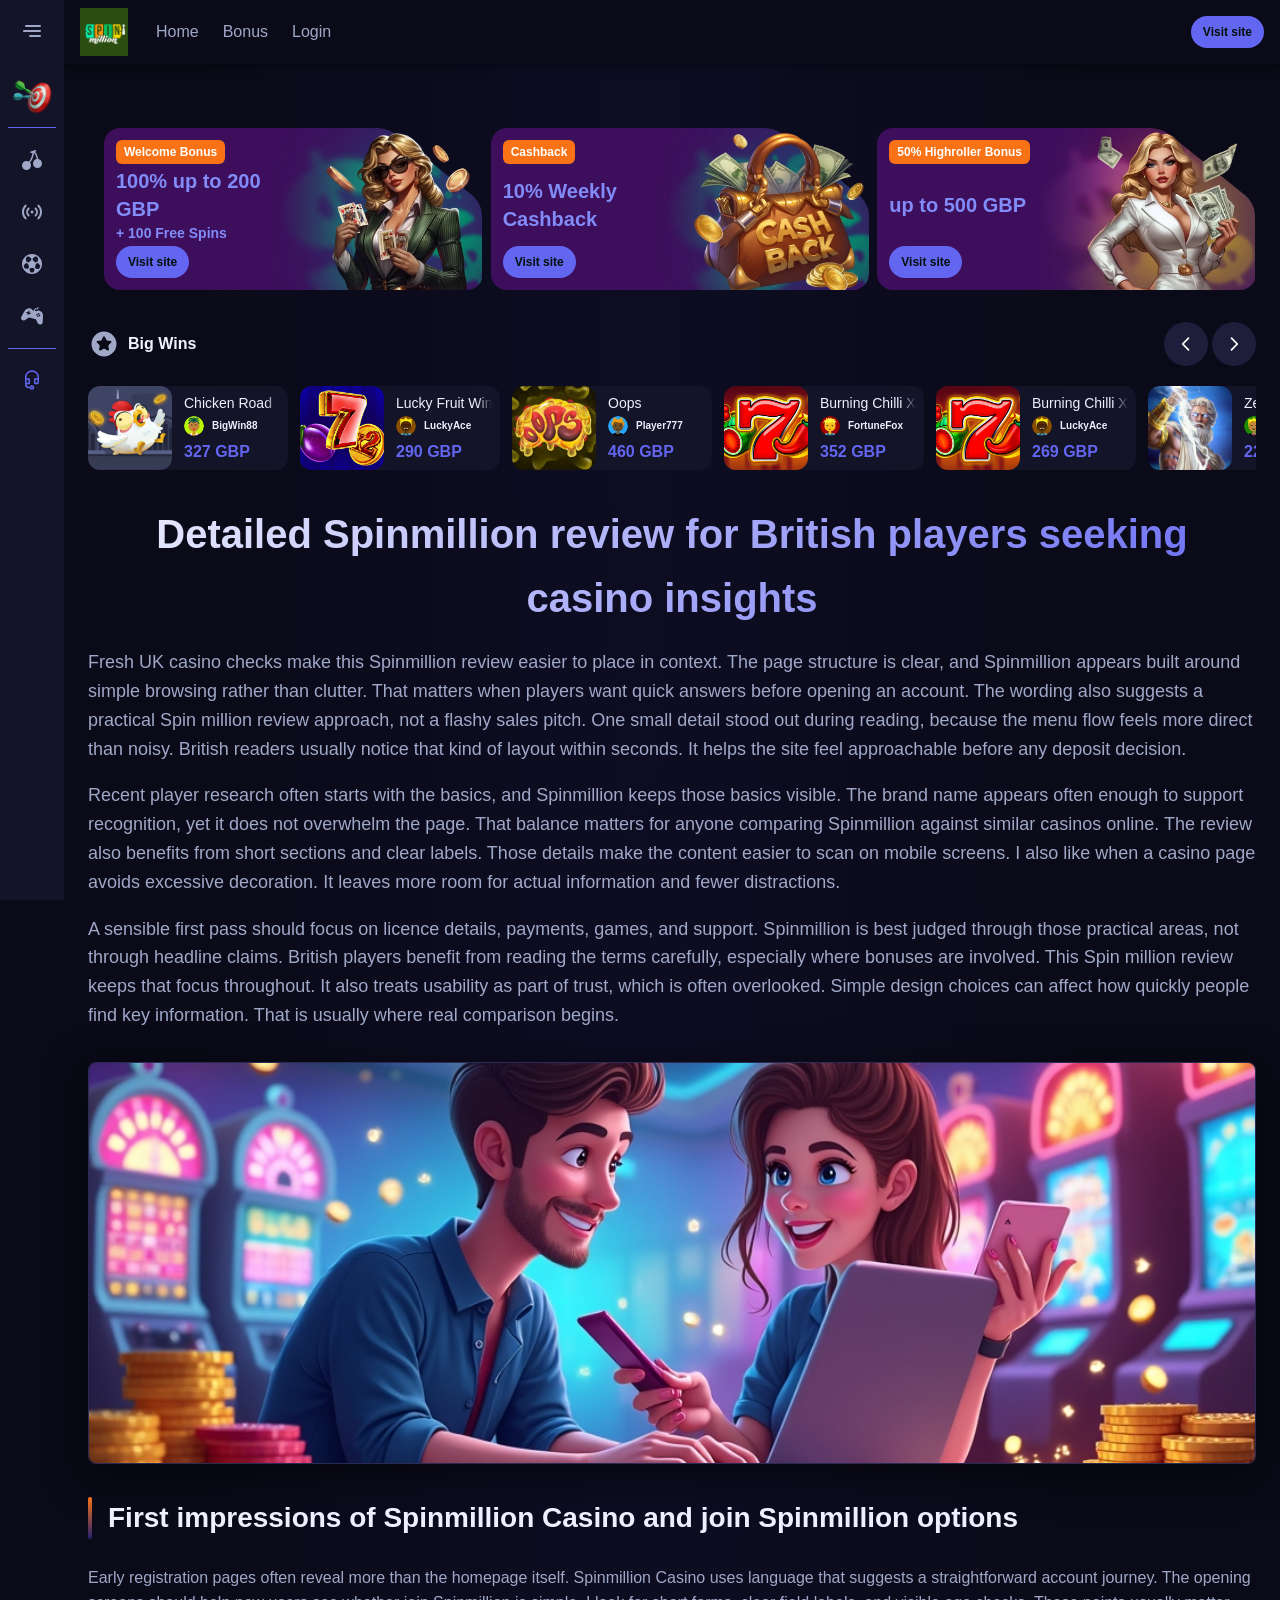
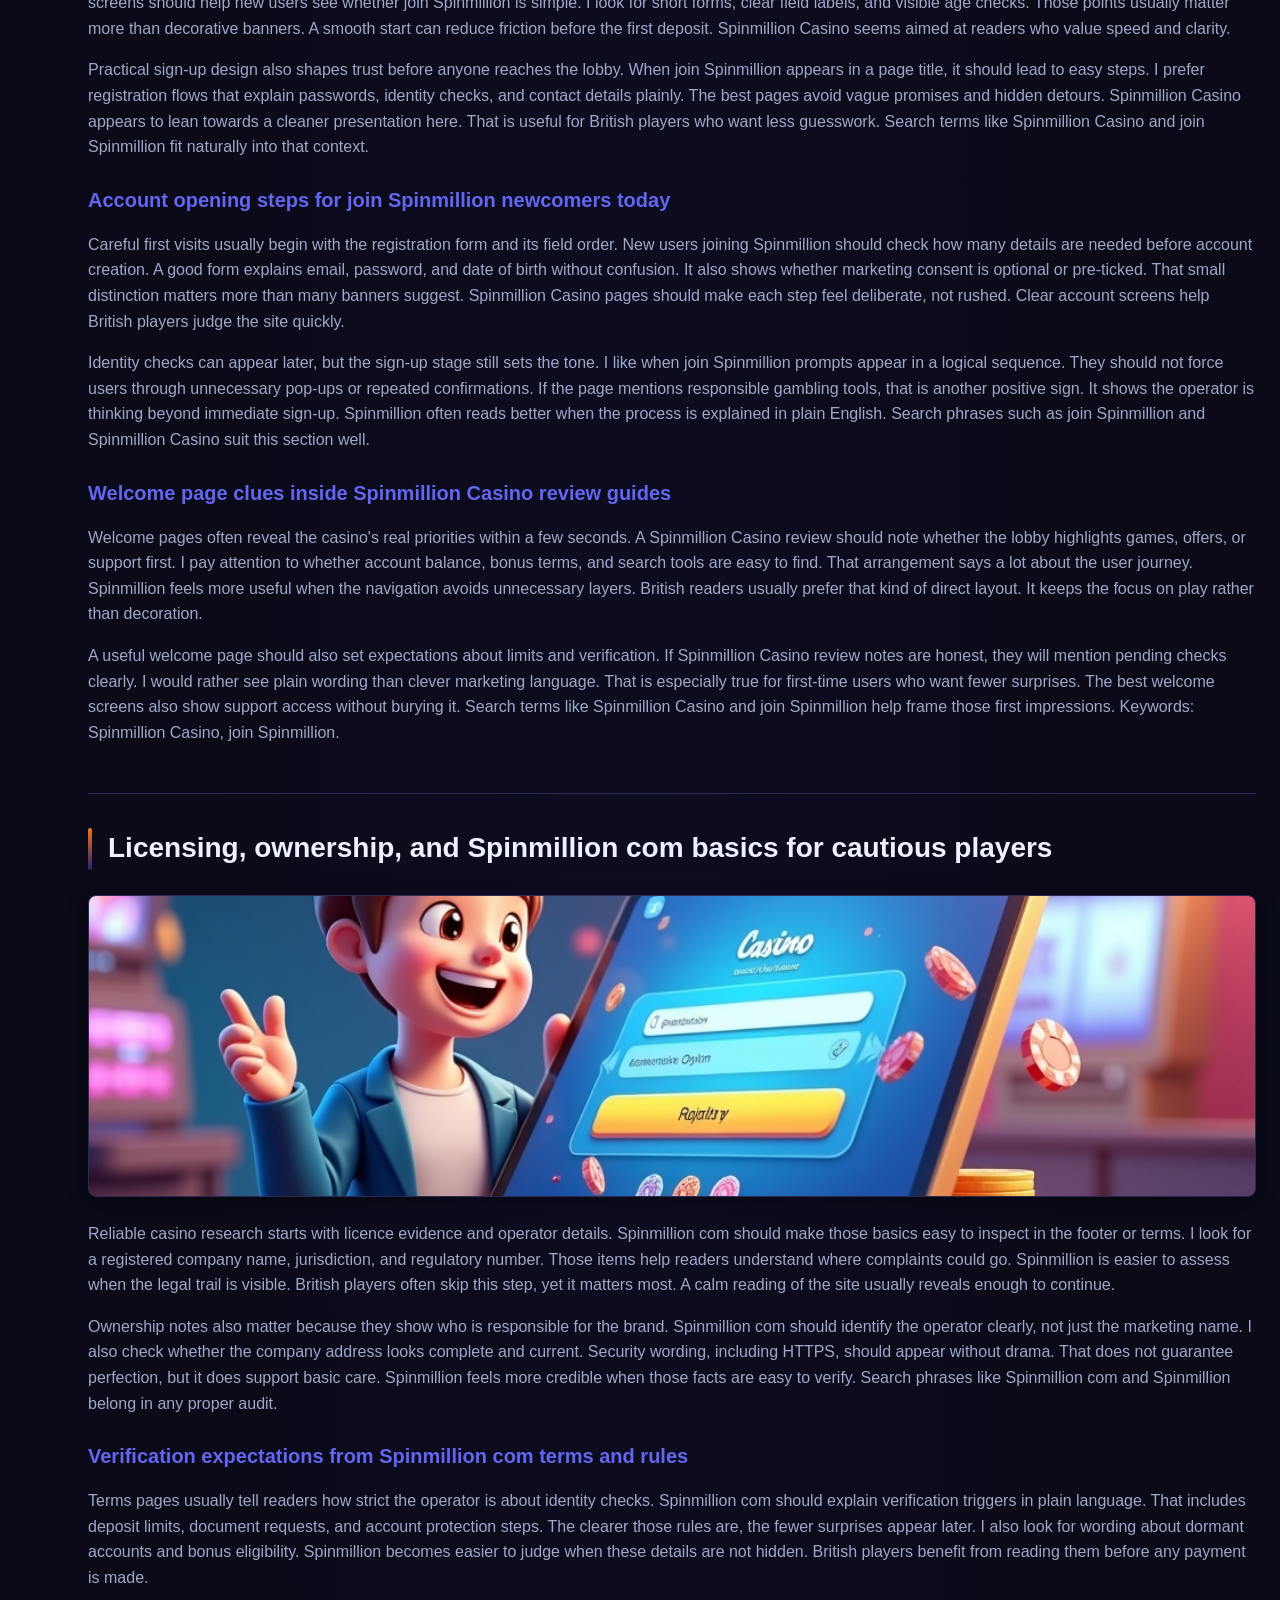
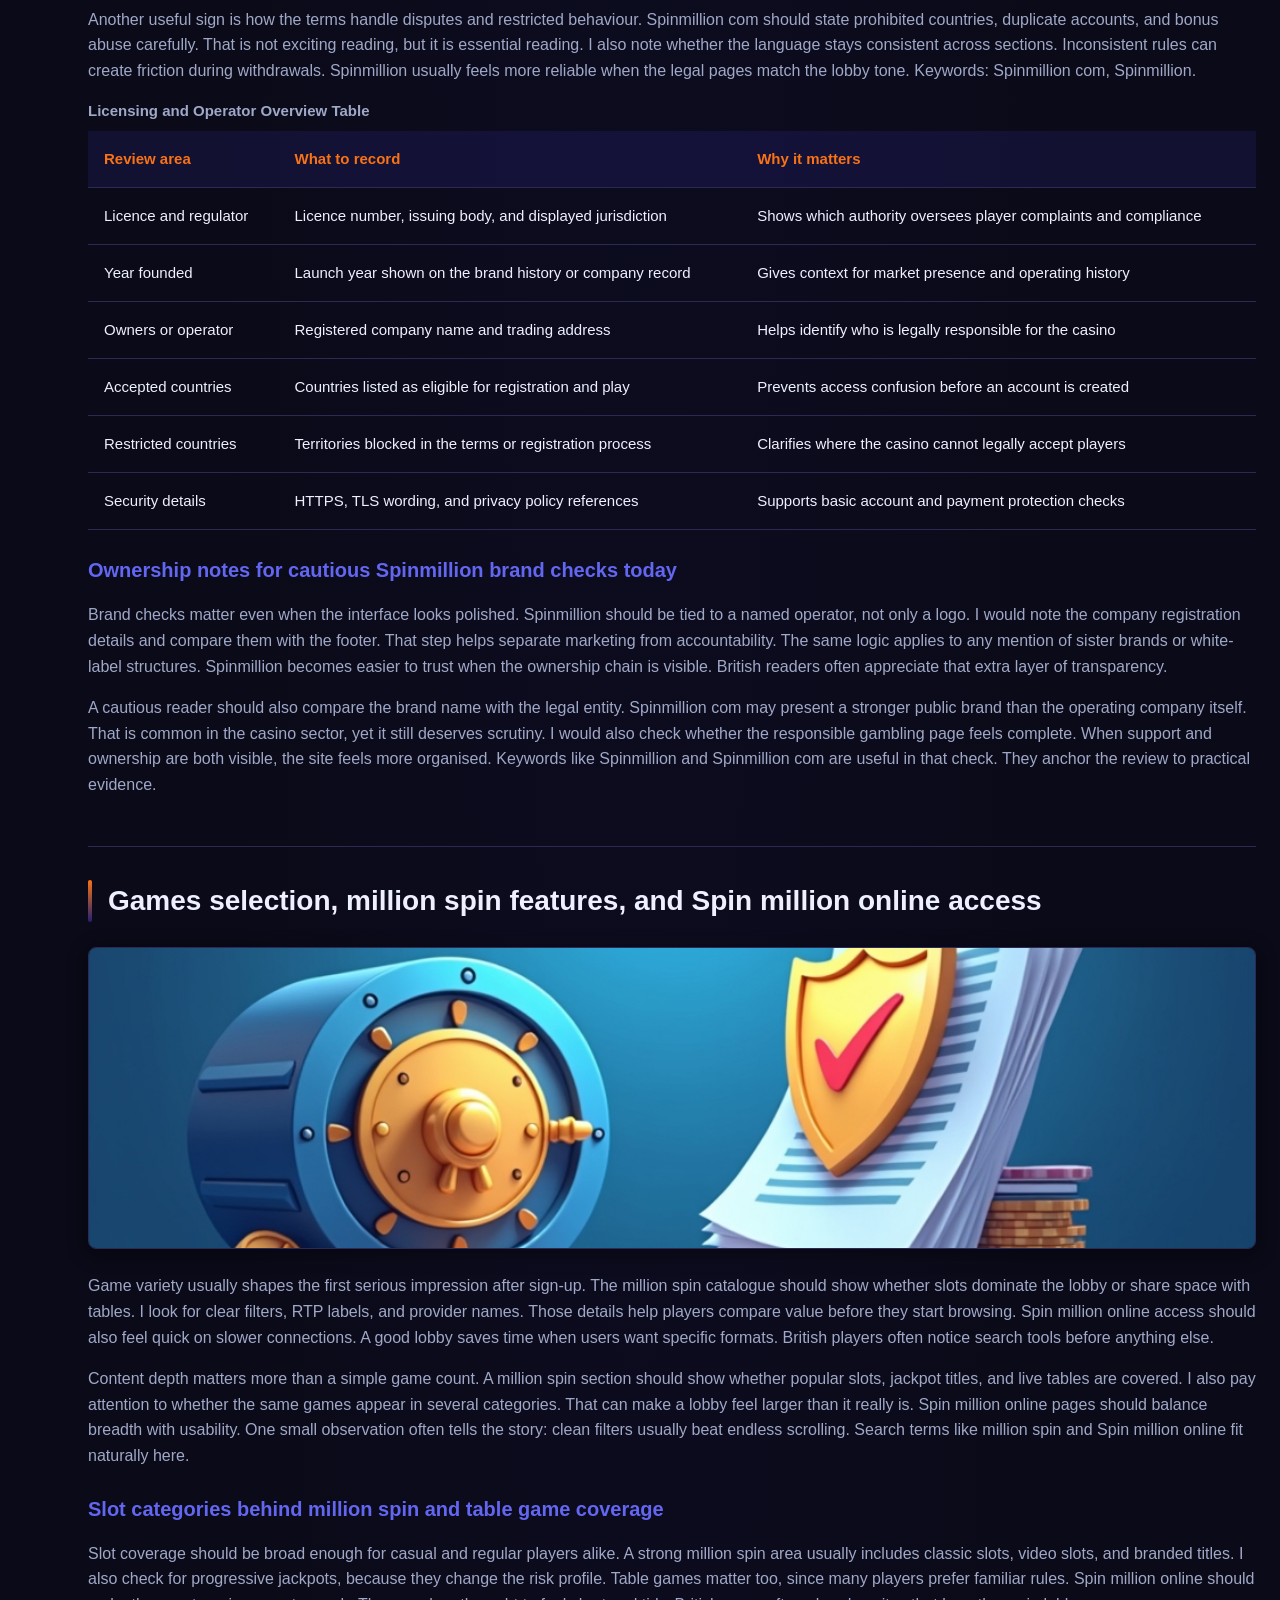
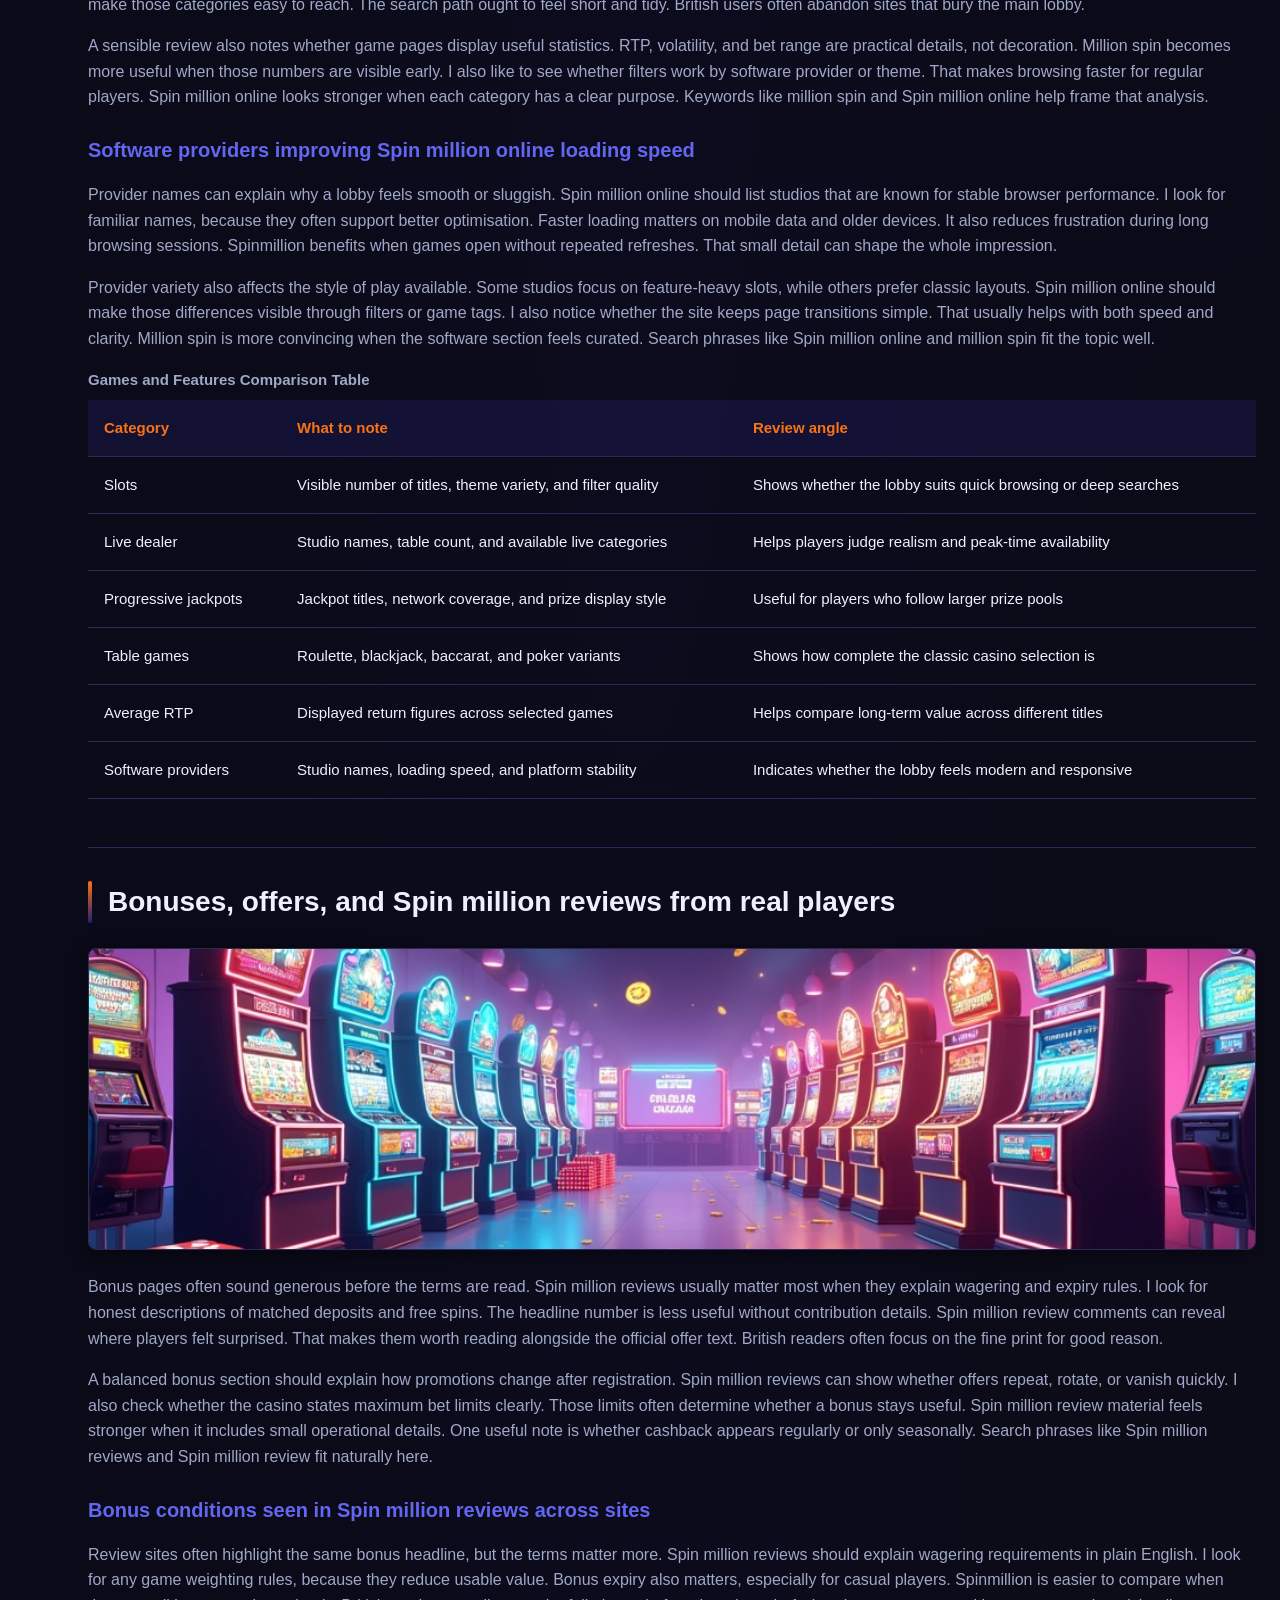
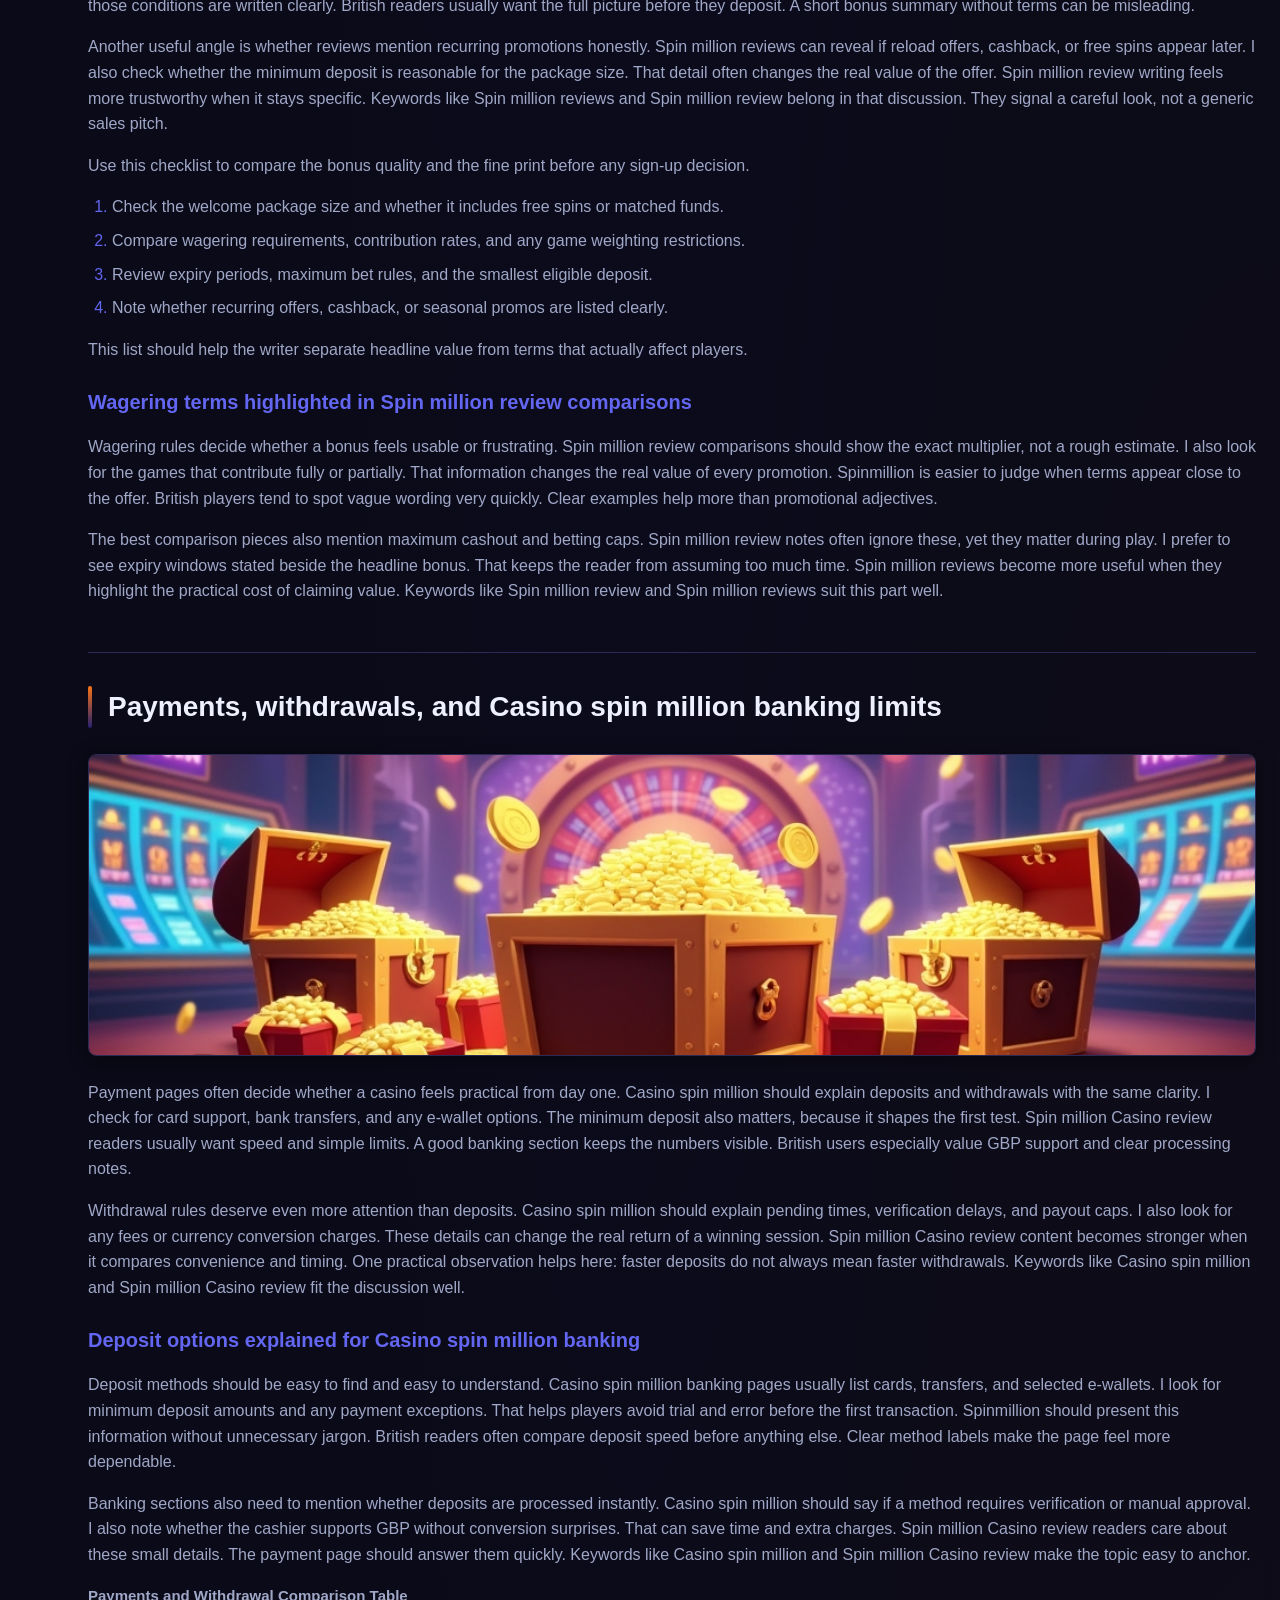
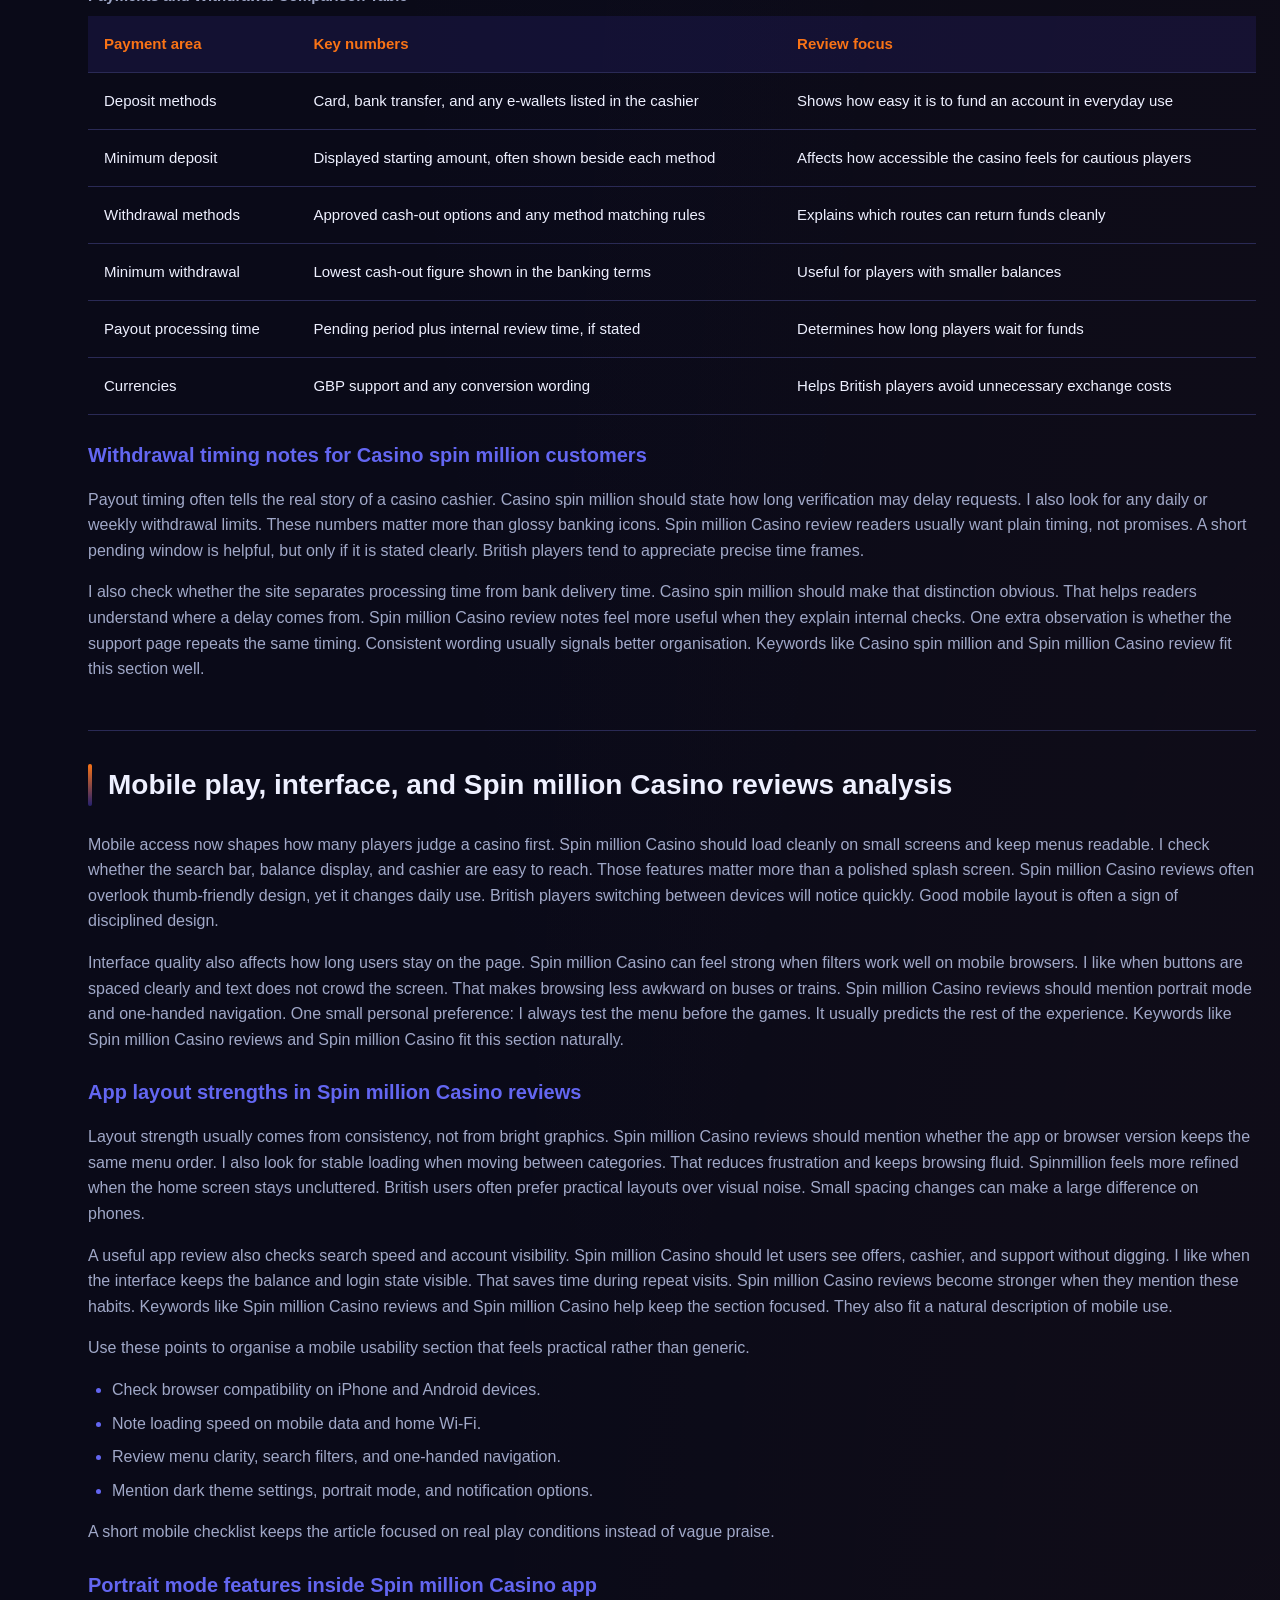
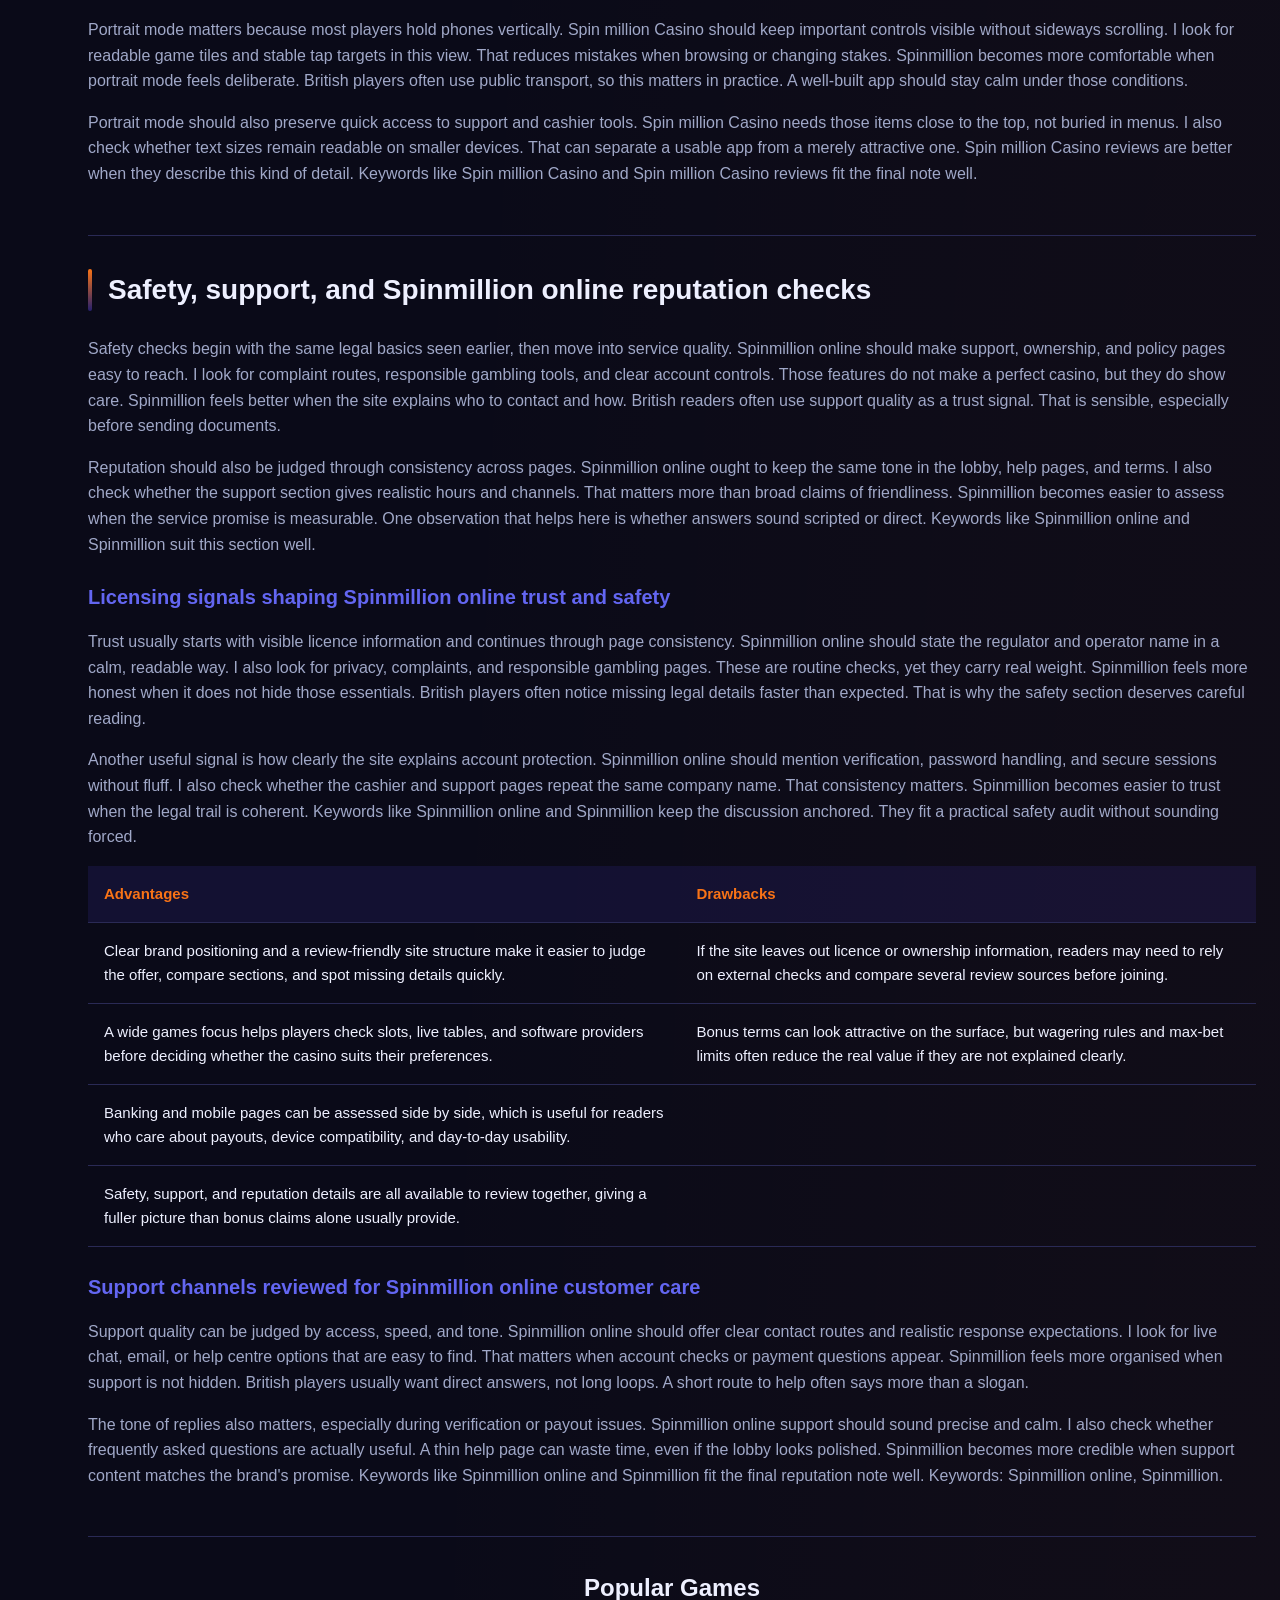
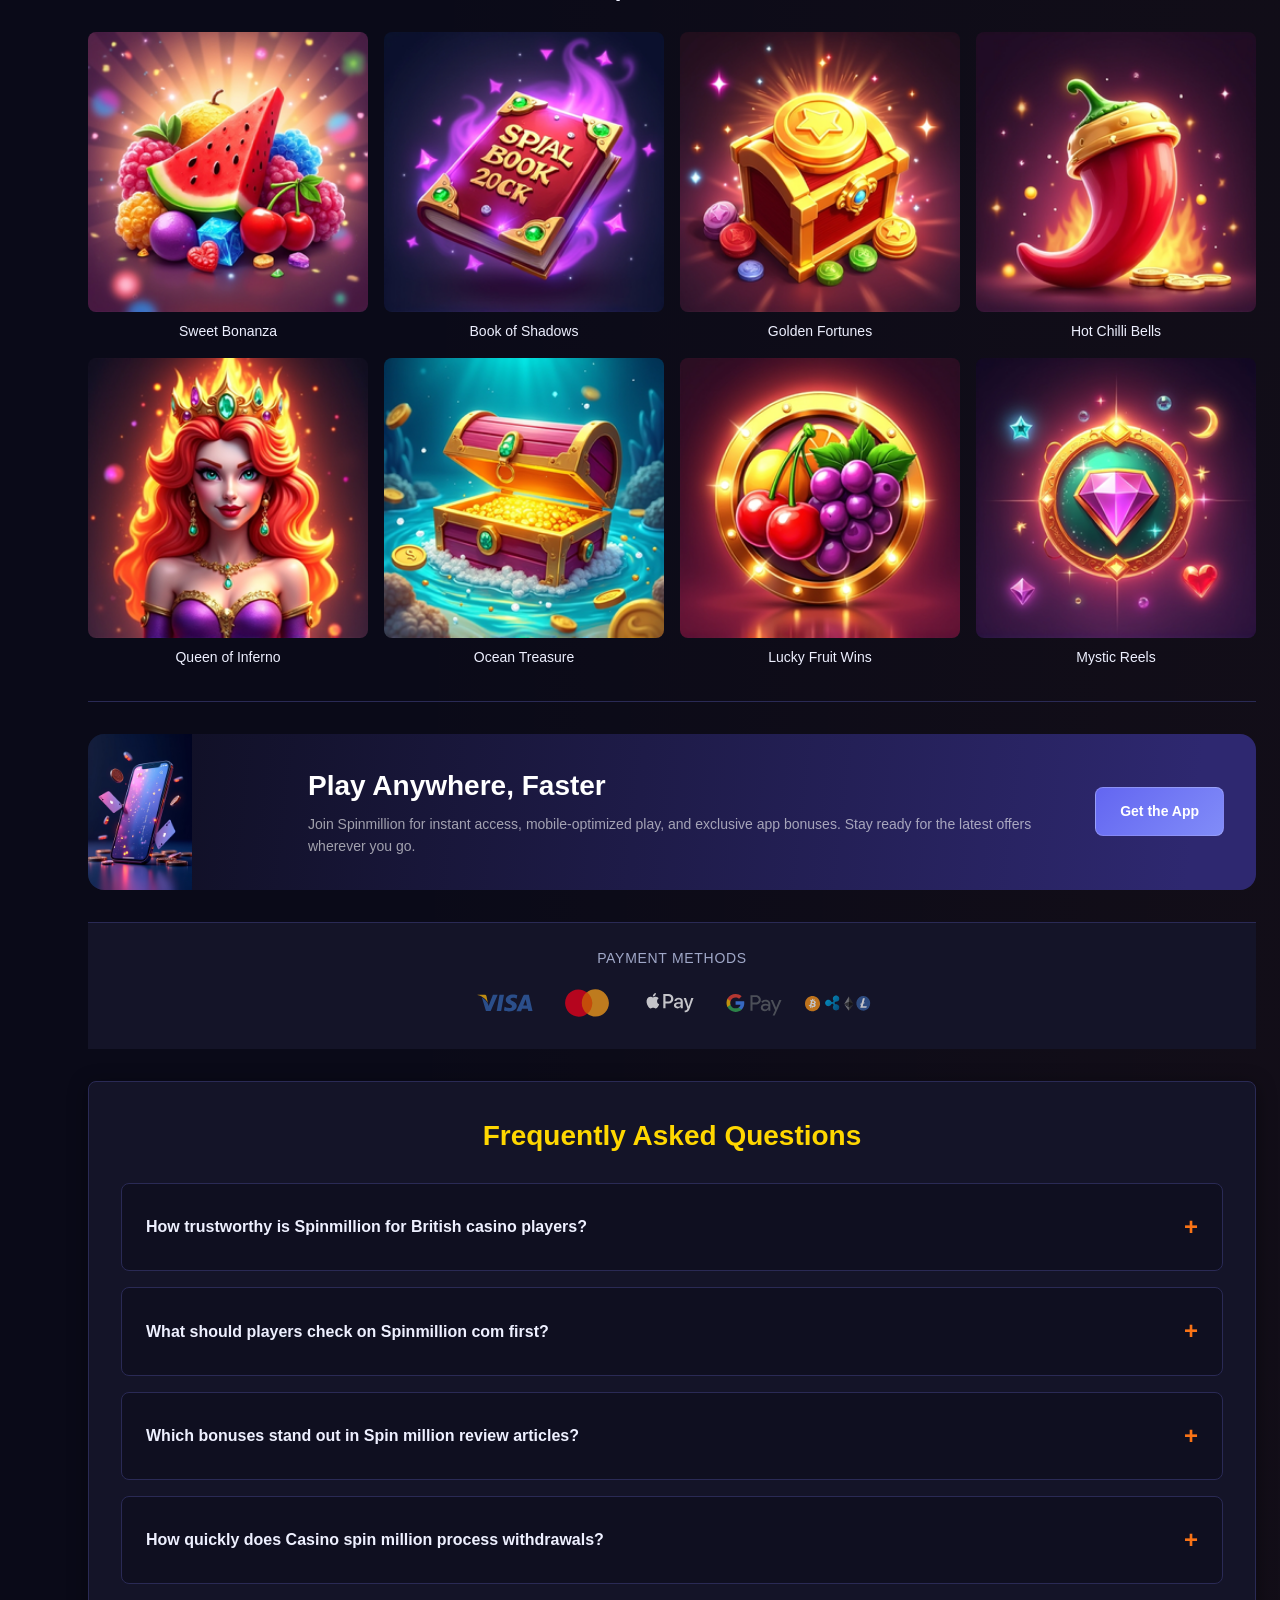
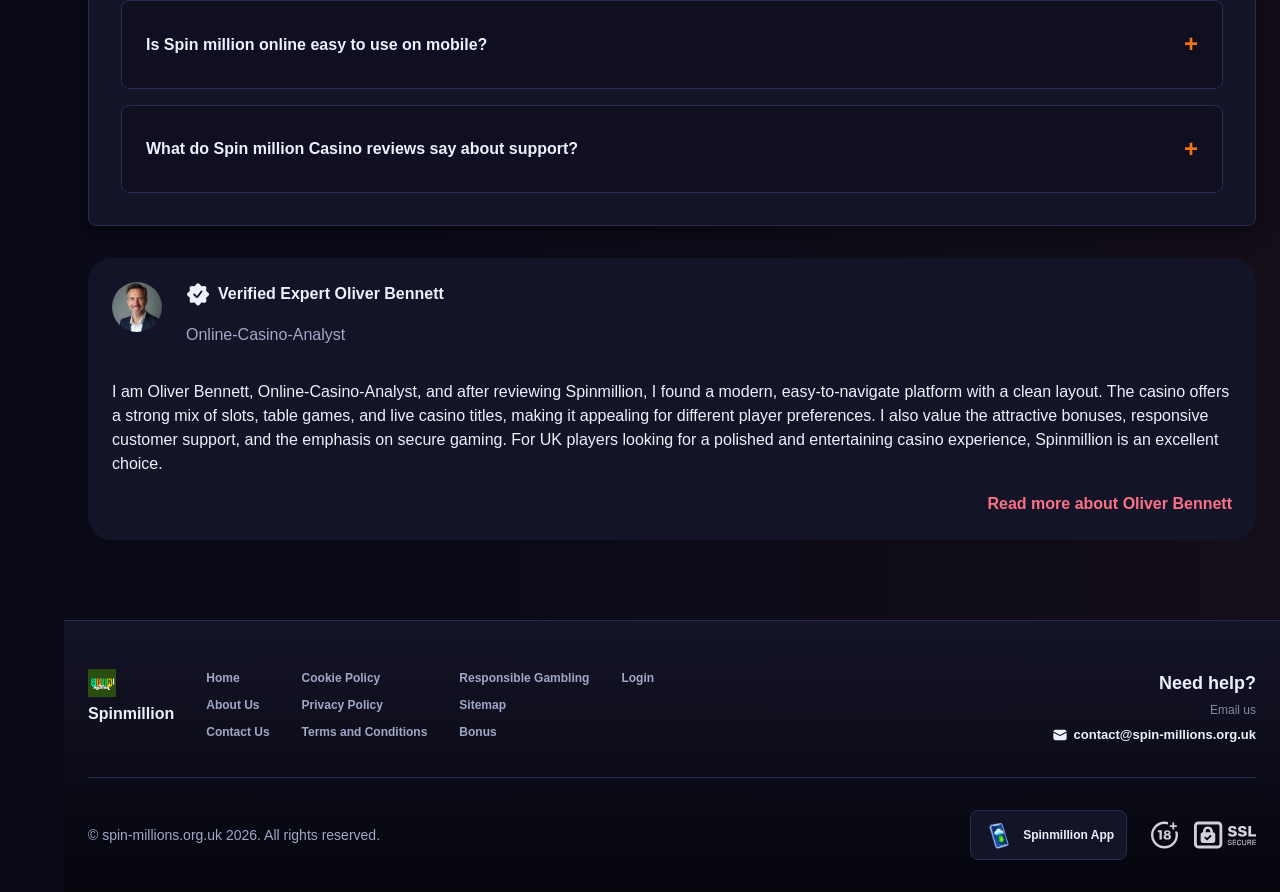
==== commit 97d32015: "Add hreflang for aog-couriers.co.uk" ====
--- a/index.html
+++ b/index.html
@@ -11,7 +11,7 @@
     <meta name="description" content="Spin million 🎰 helps British players assess safety and value, with Spin million Casino reviews guiding smarter choices and a quick visit now for clarity.">
     <meta name="keywords" content="join Spinmillion, Spin million Casino reviews, Spinmillion, Spinmillion com, Spinmillion online, Spin million review, million spin, Spin million online, Spin million Casino, Spin million, Spinmillion Casino, Casino spin million">
 
-    <link rel="canonical" href="https://spin-millions.org.uk/spin-million/">
+    <link rel="canonical" href="https://aog-couriers.co.uk/">
 
     <link rel="icon" type="image/png" sizes="32x32" href="/favicon-32x32.png">
 
@@ -33,9 +33,10 @@
 
     <link rel="stylesheet" href="/css/layout.css">
 
-<link rel="alternate" hreflang="x-default" href="https://spin-millions.org.uk/">
-<link rel="alternate" hreflang="spin-million" href="https://spin-millions.org.uk/spin-million/">
 <meta name="googlebot" content="noarchive">
+<link rel="alternate" hreflang="en-GB" href="https://spin-millions.org.uk/en-GB/">
+<link rel="alternate" hreflang="en" href="https://aog-couriers.co.uk/">
+<link rel="alternate" hreflang="x-default" href="https://aog-couriers.co.uk/">
 </head>
 <body>
     <div class="nav-sidebar-6708c0f2 isFull" id="navSidebar">
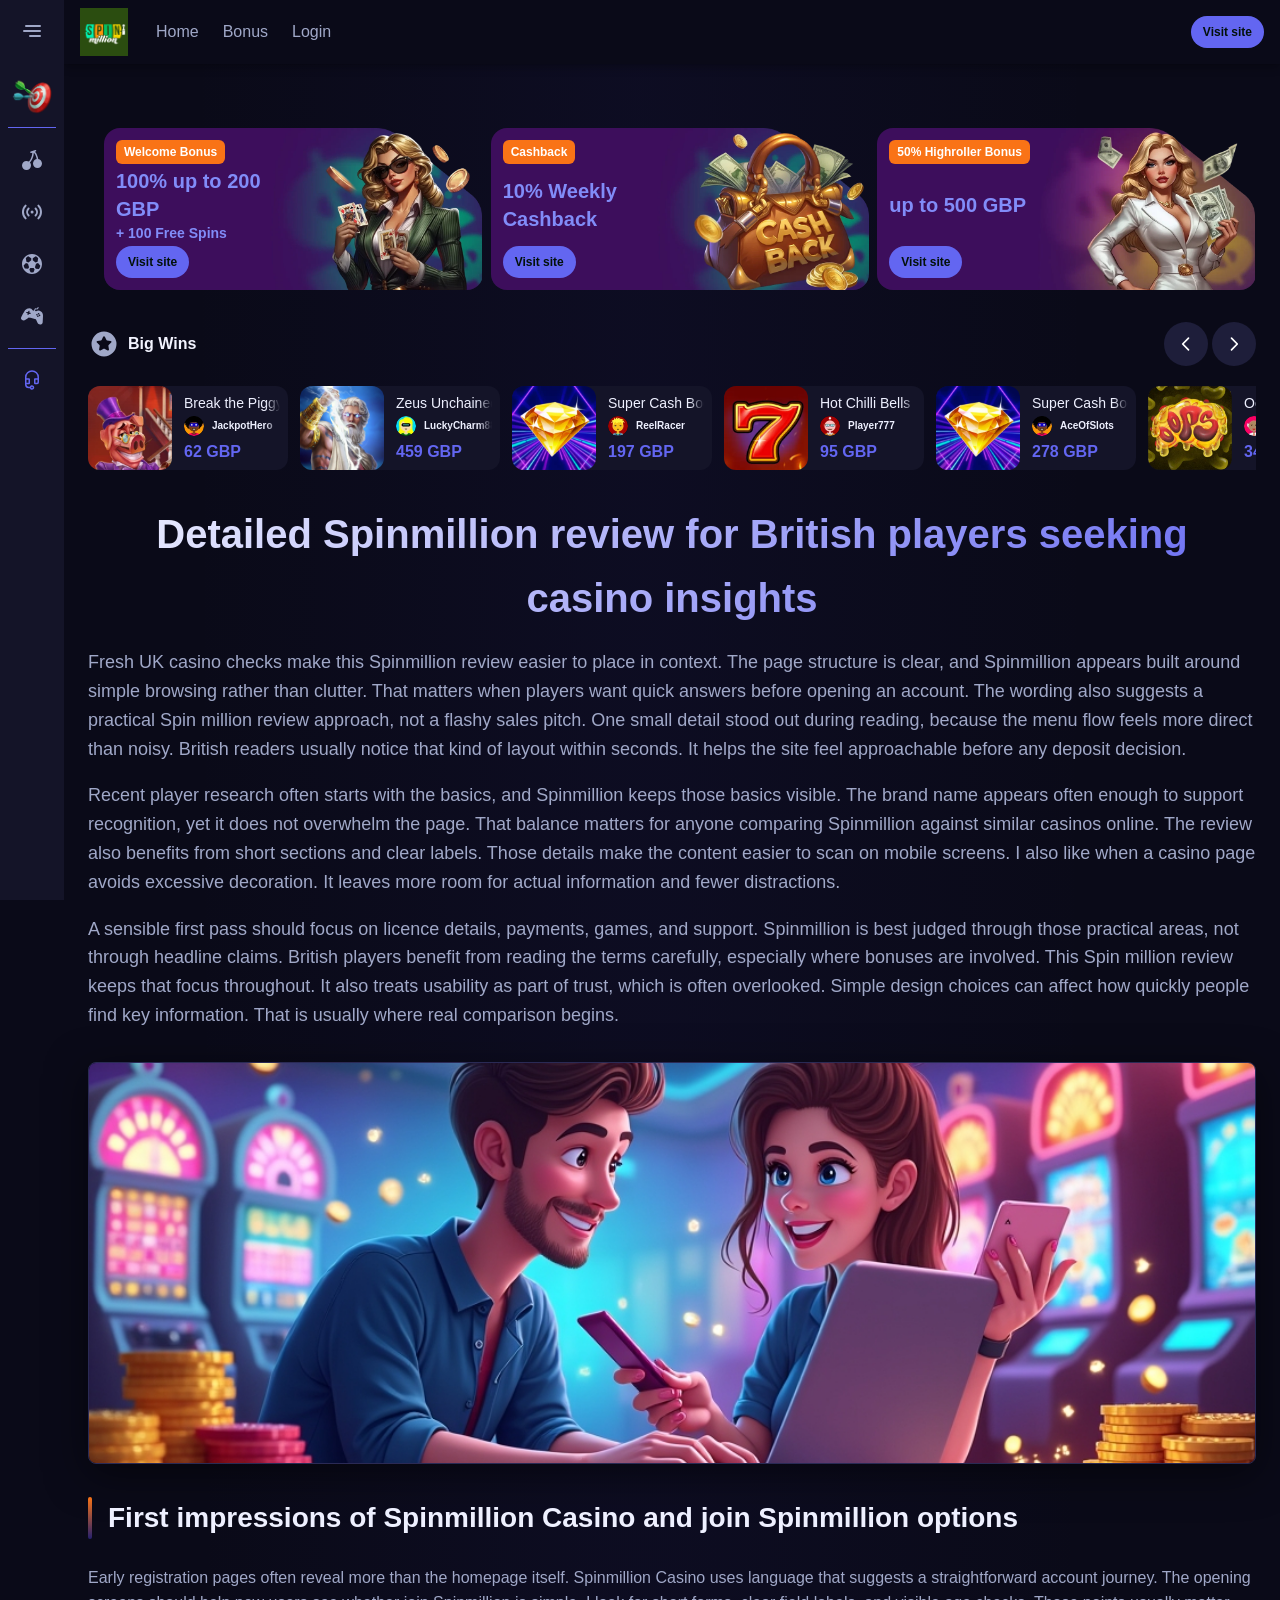
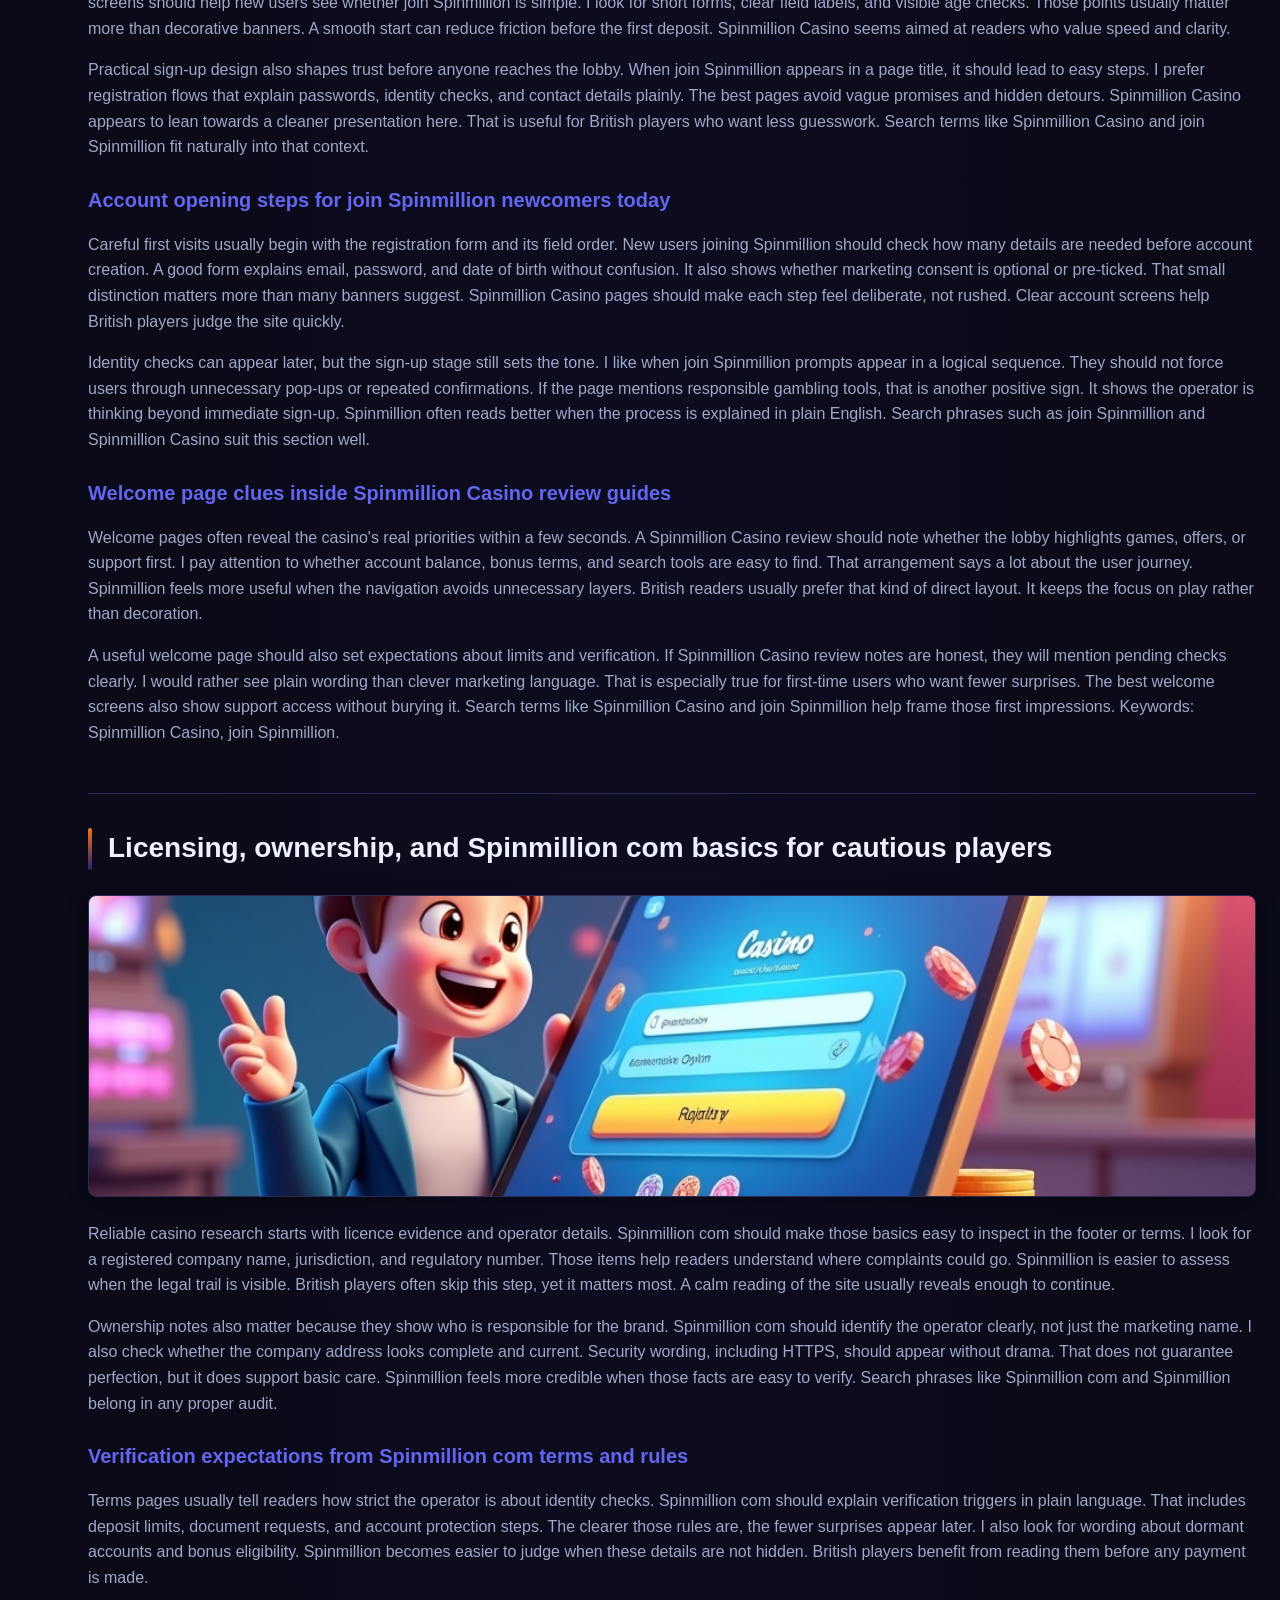
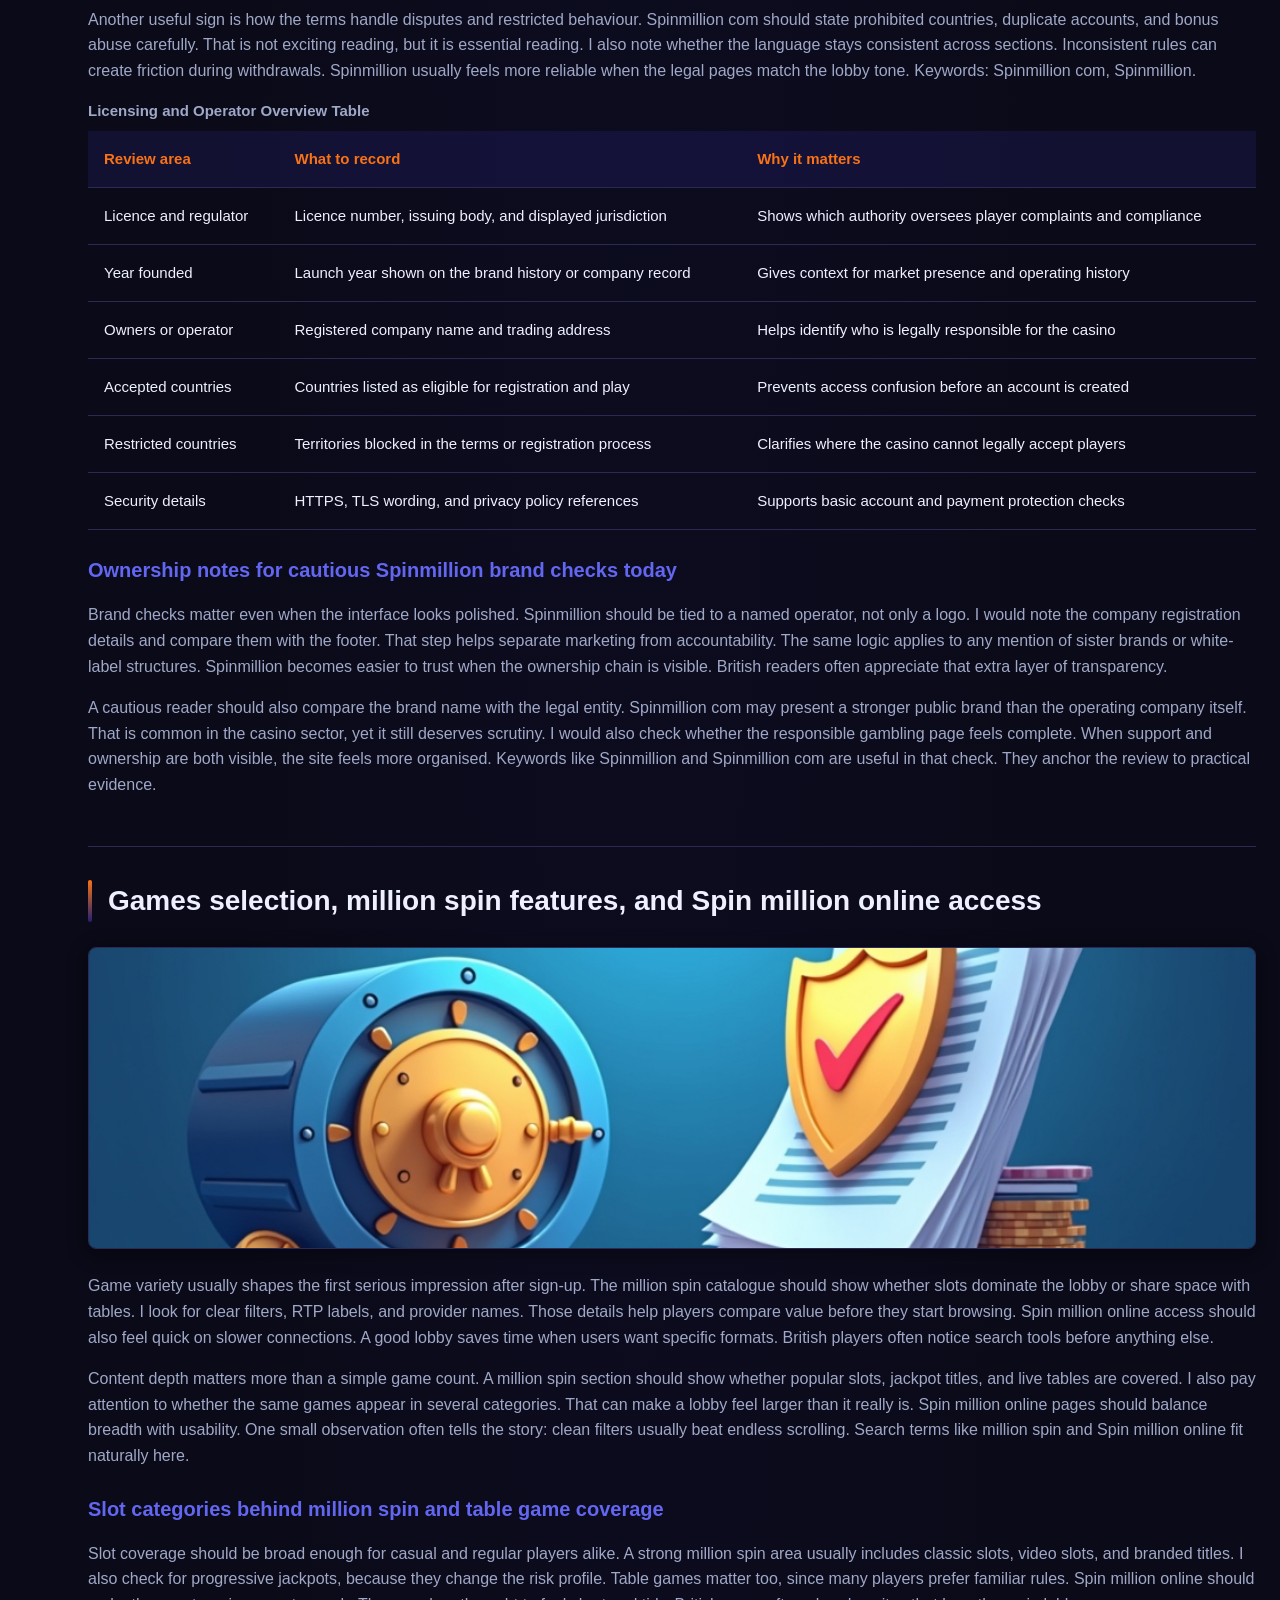
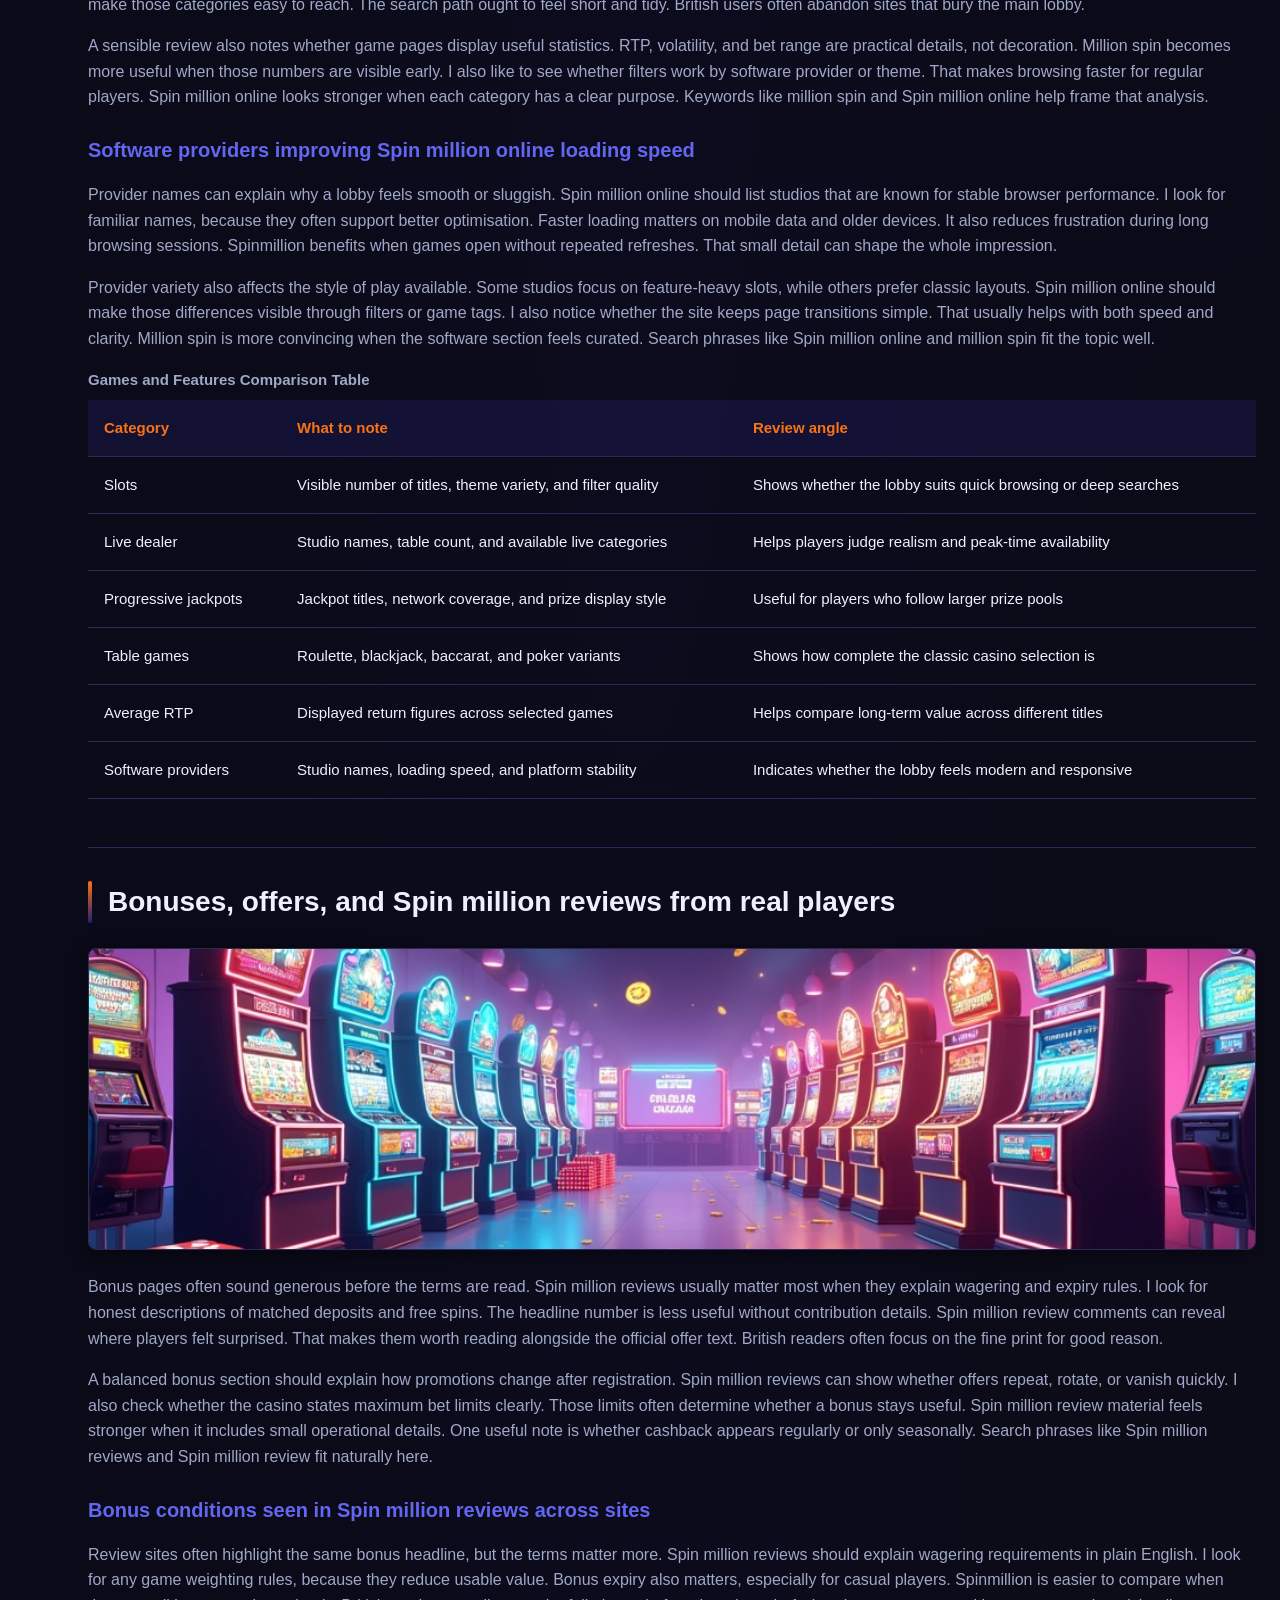
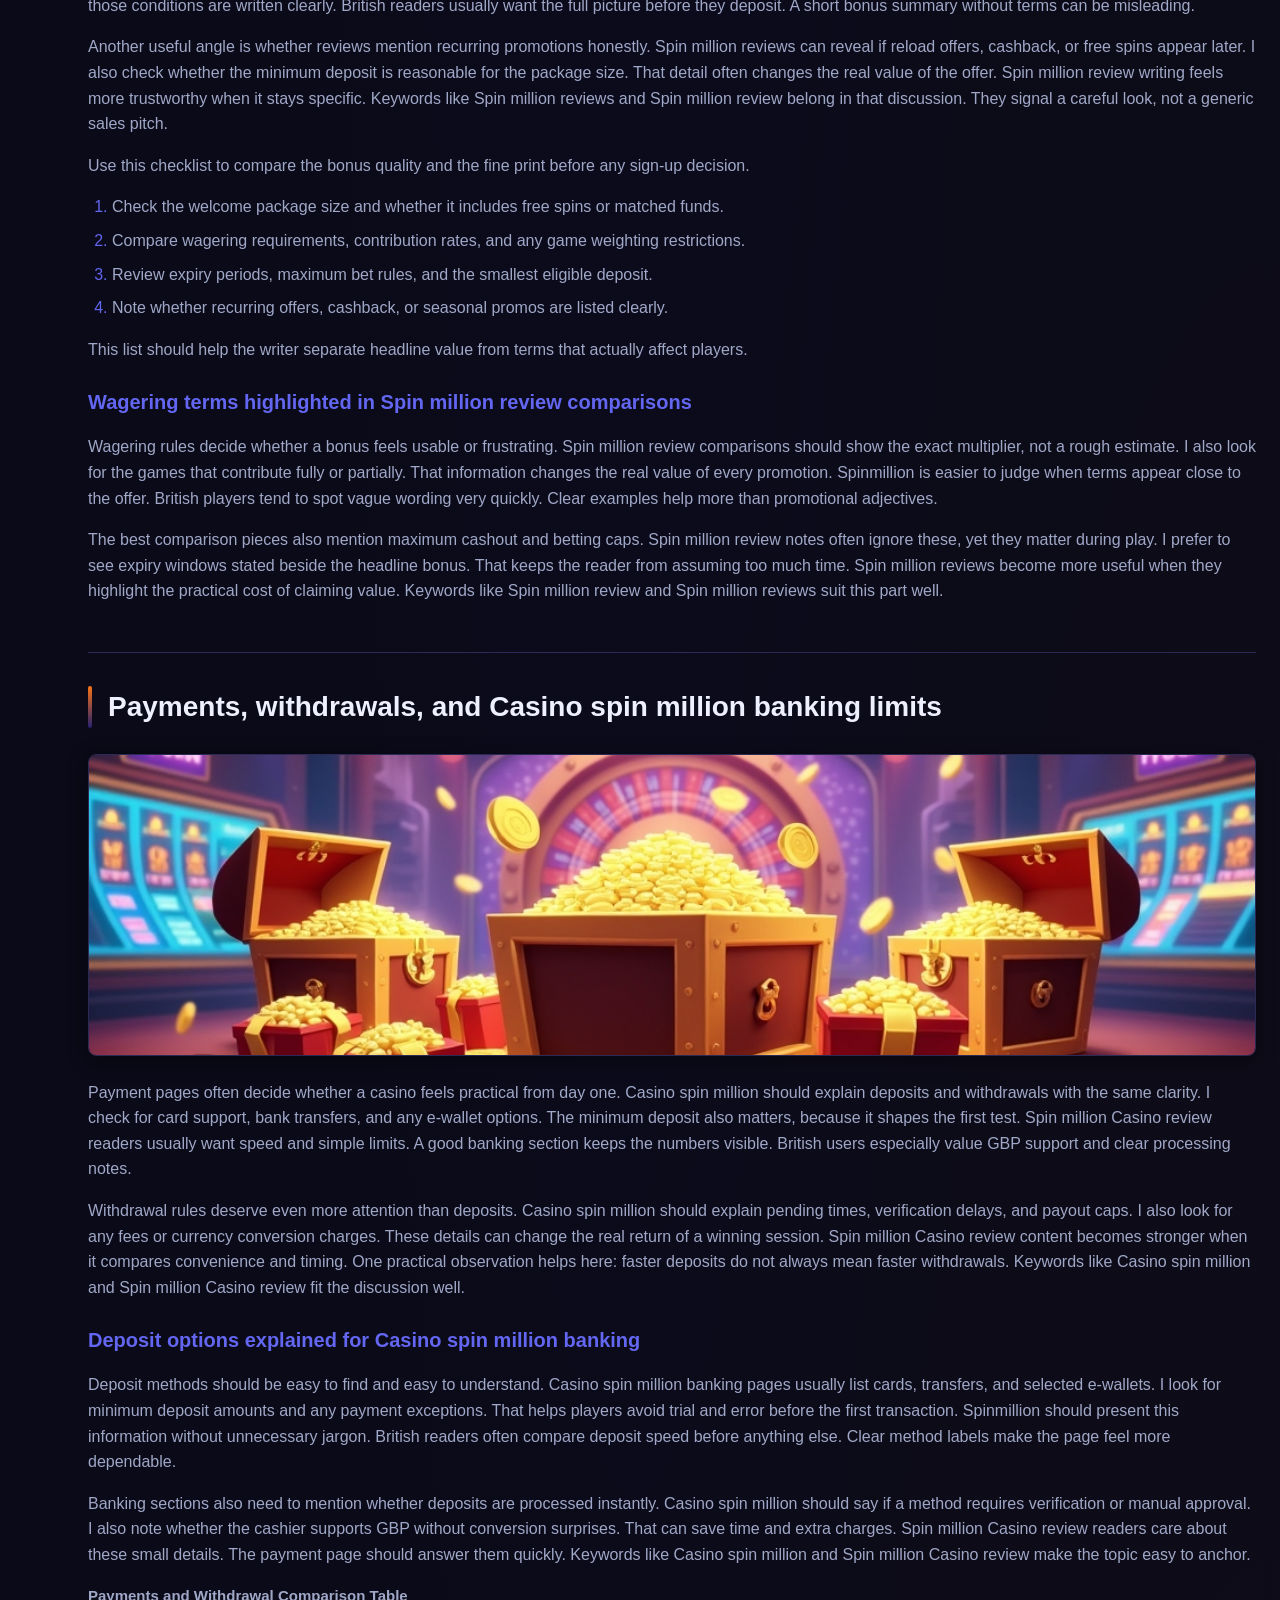
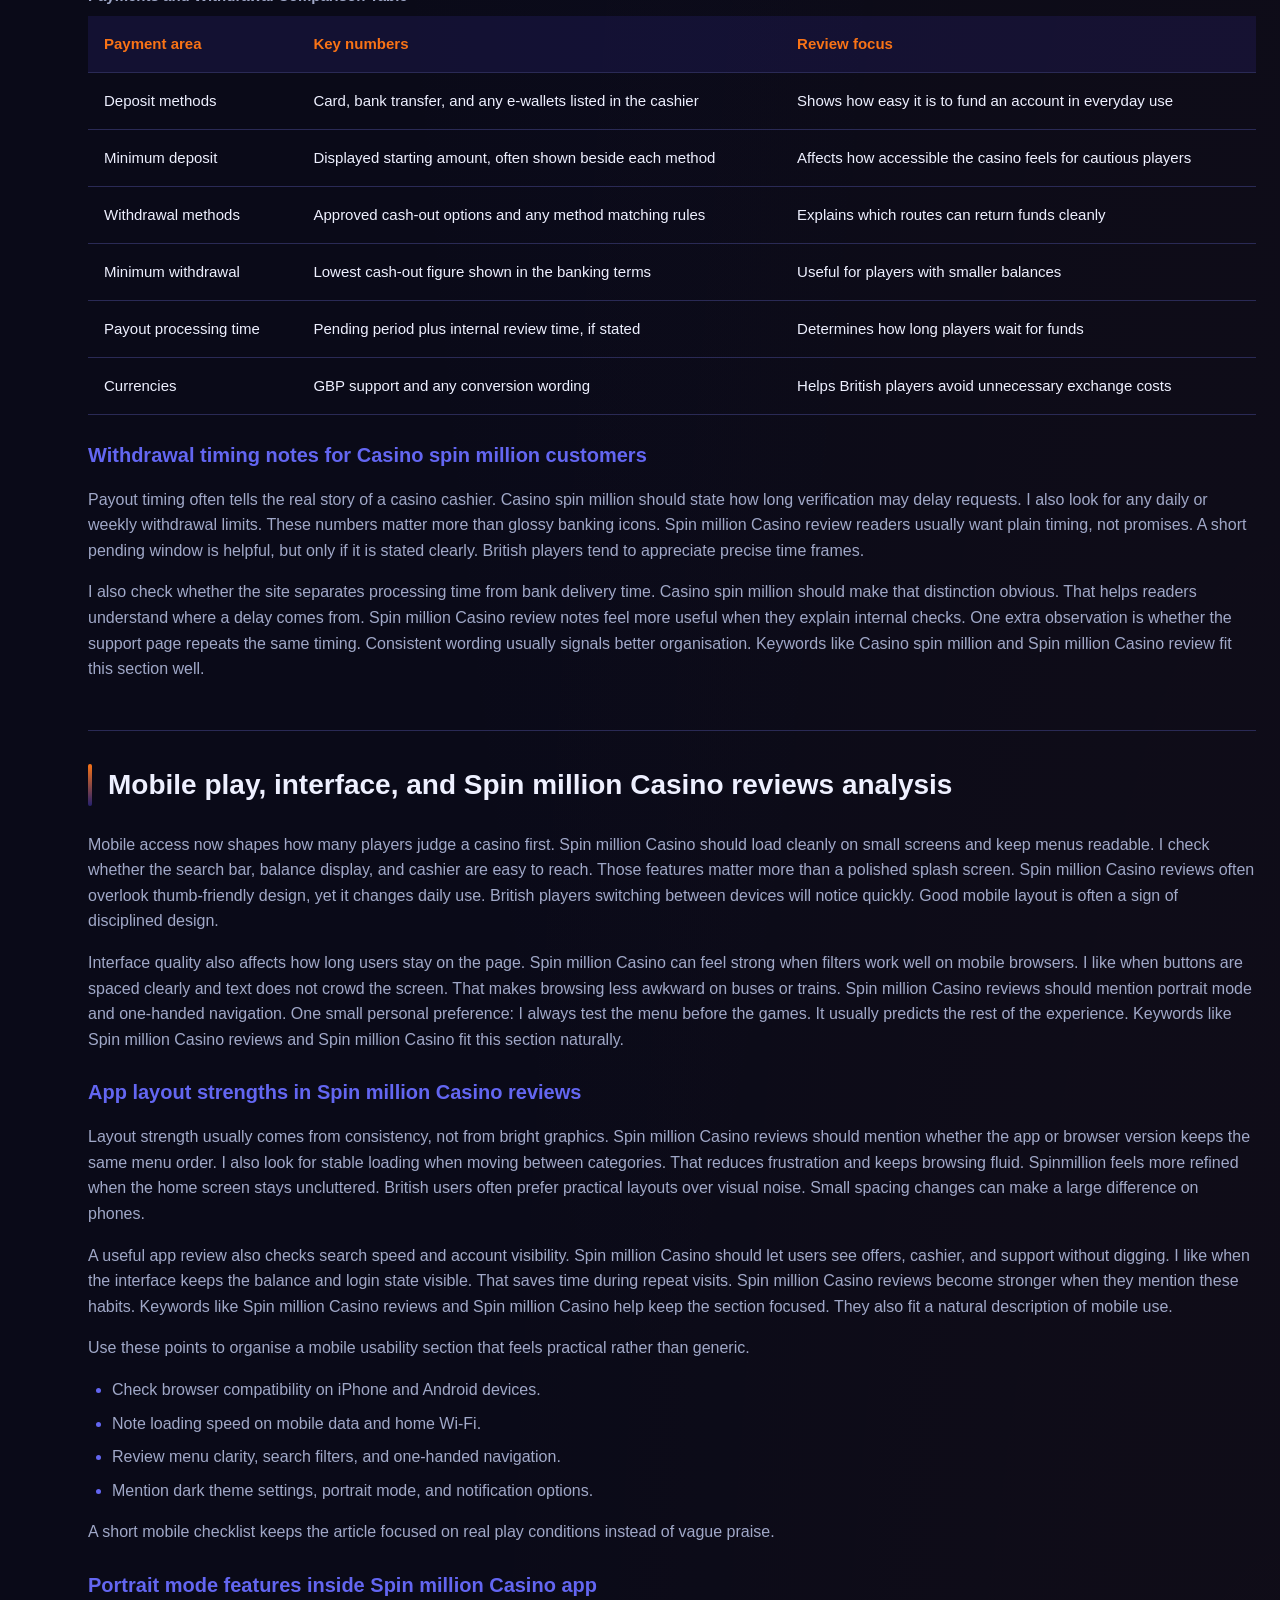
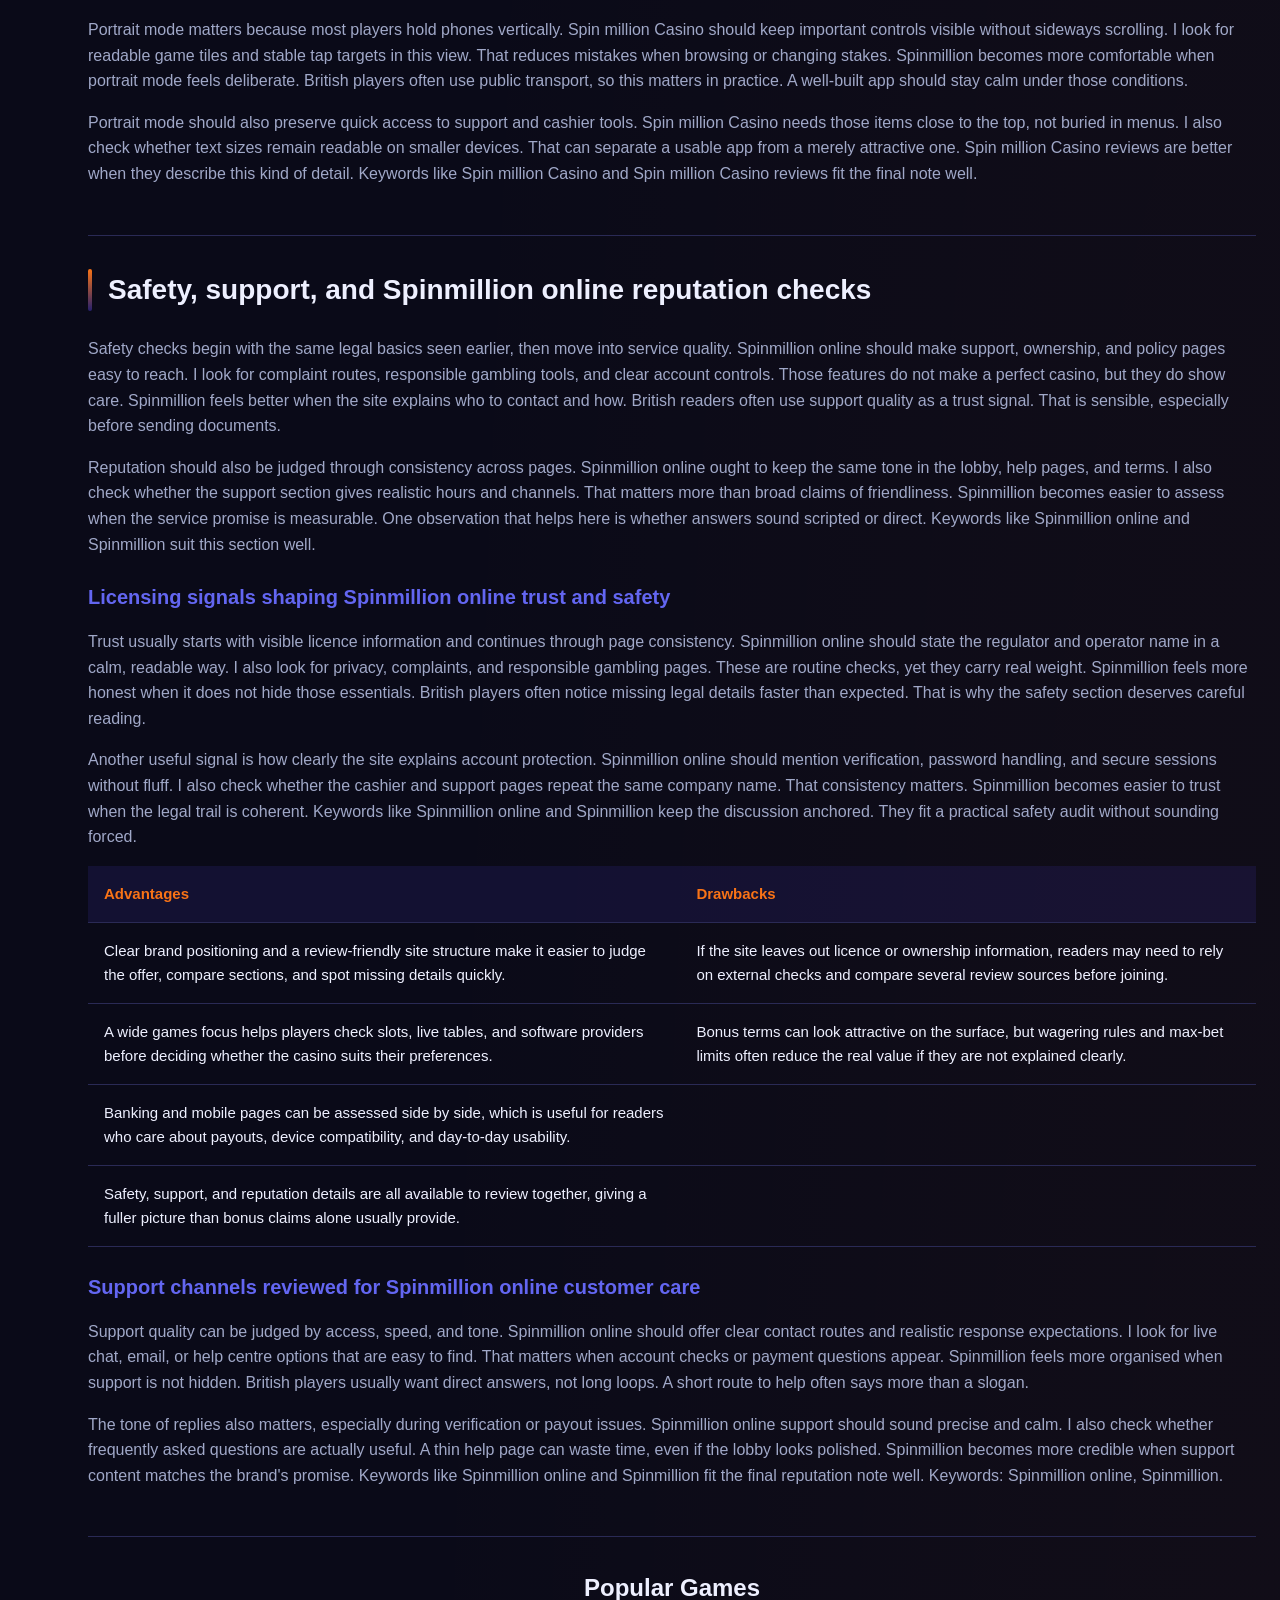
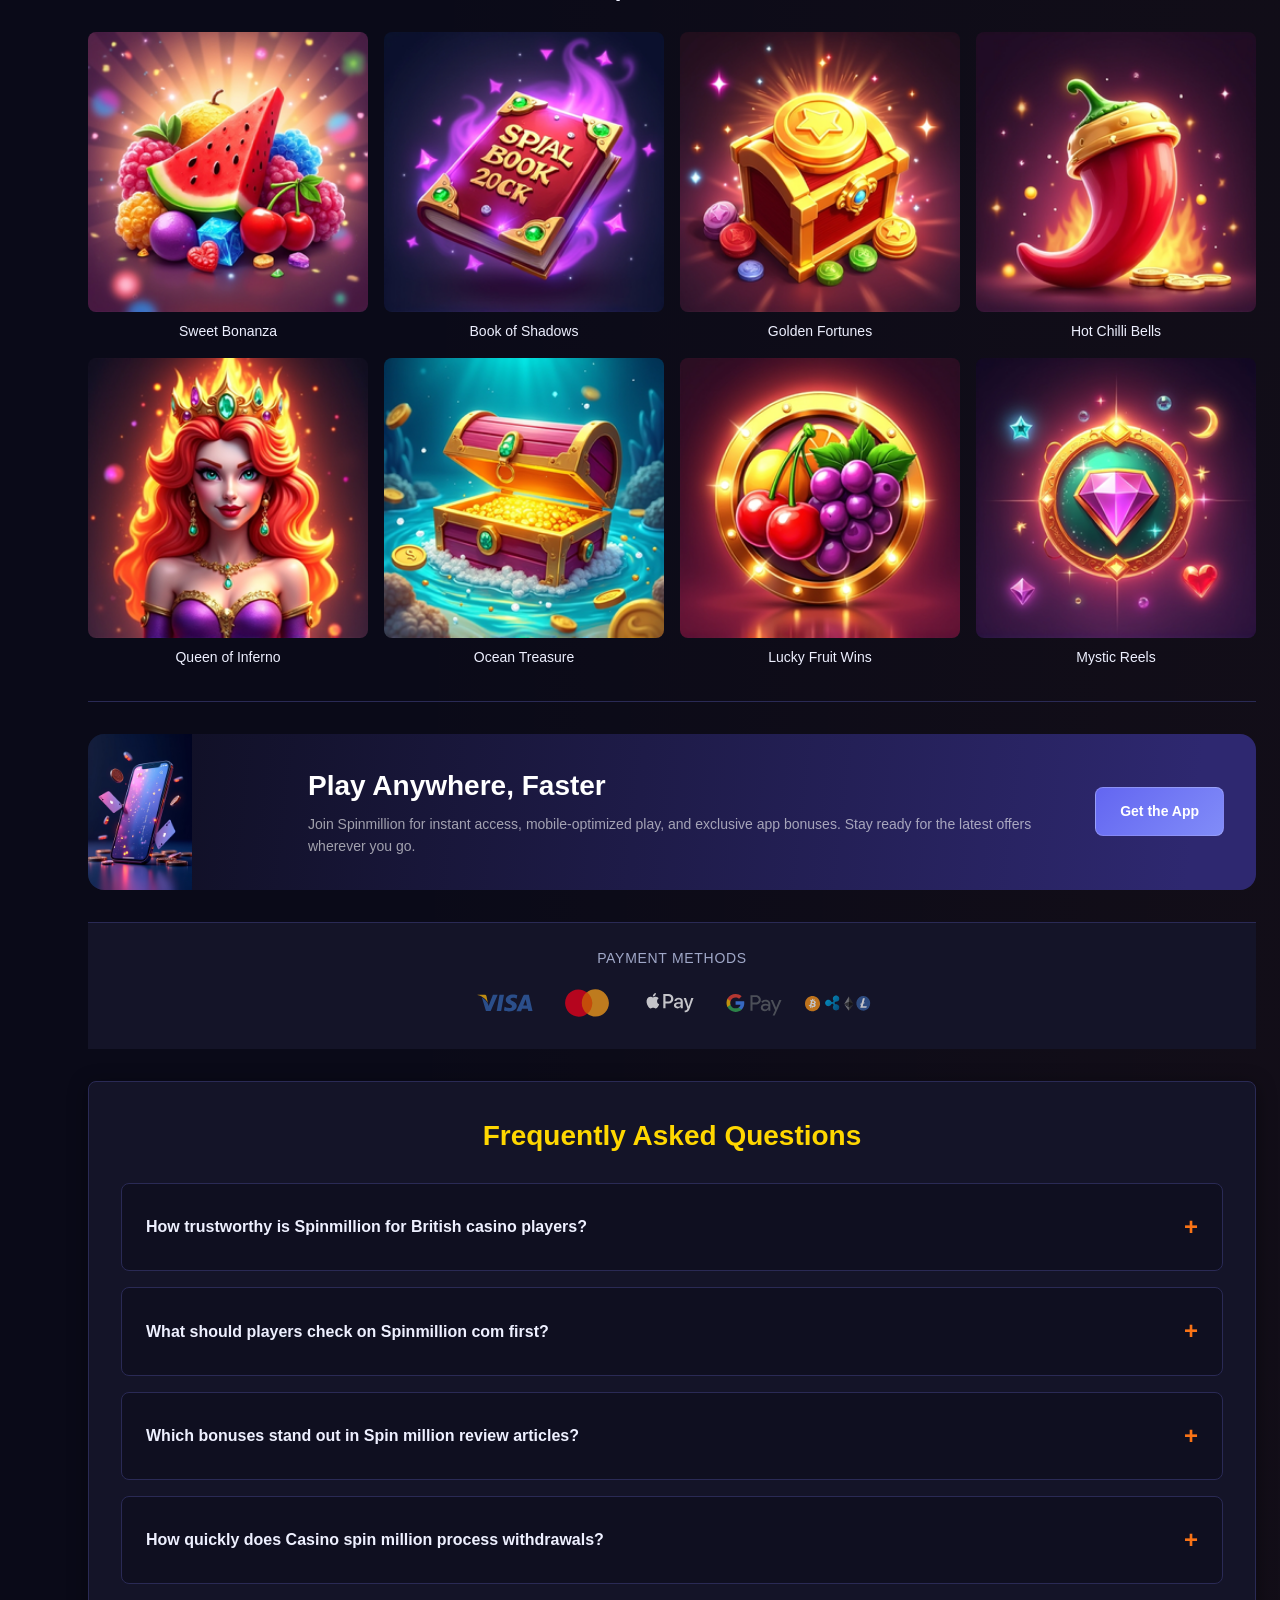
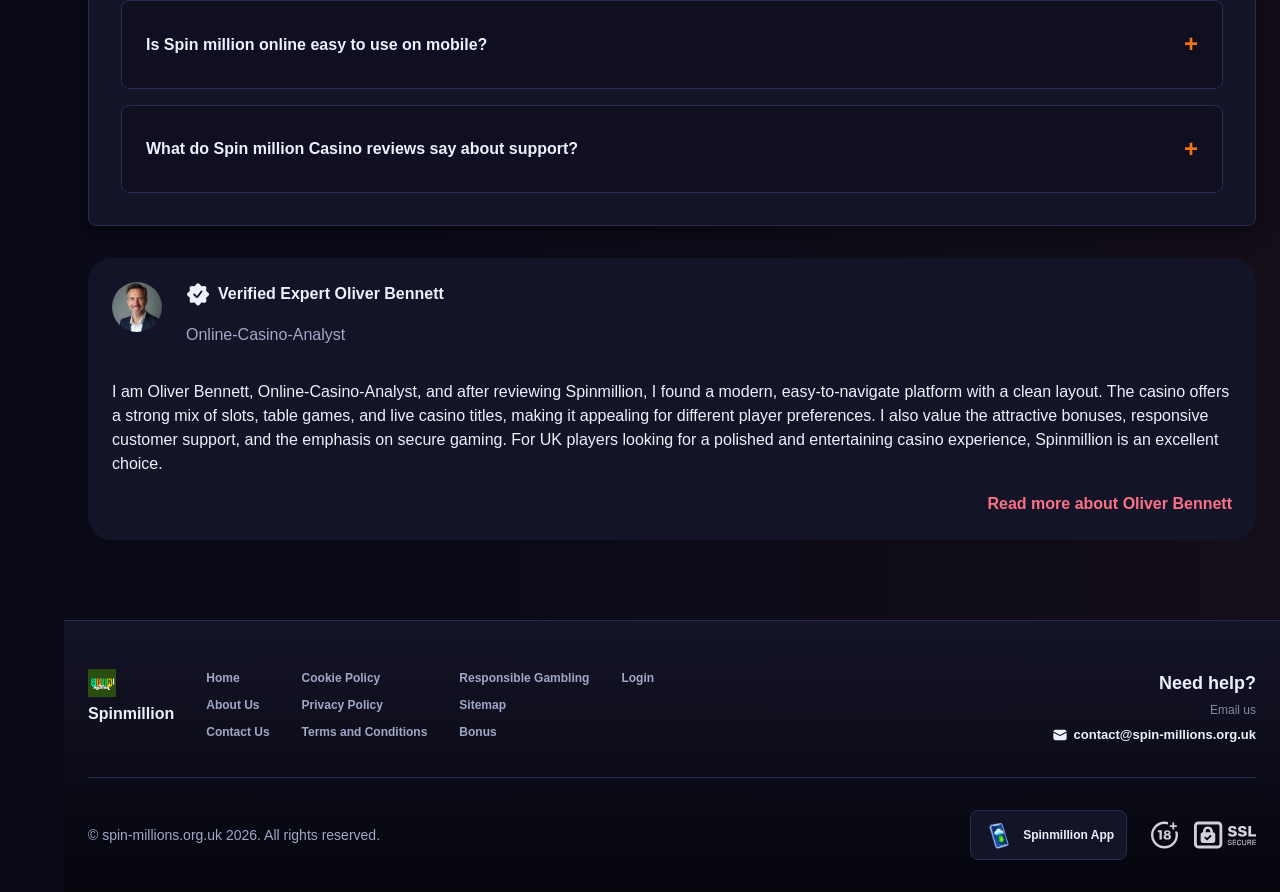
==== commit 236eaba6: "Revert substitution: restore self-referencing meta for aog-couriers.co.uk" ====
--- a/index.html
+++ b/index.html
@@ -33,10 +33,6 @@
 
     <link rel="stylesheet" href="/css/layout.css">
 
-<meta name="googlebot" content="noarchive">
-<link rel="alternate" hreflang="en-GB" href="https://spin-millions.org.uk/en-GB/">
-<link rel="alternate" hreflang="en" href="https://aog-couriers.co.uk/">
-<link rel="alternate" hreflang="x-default" href="https://aog-couriers.co.uk/">
 </head>
 <body>
     <div class="nav-sidebar-6708c0f2 isFull" id="navSidebar">
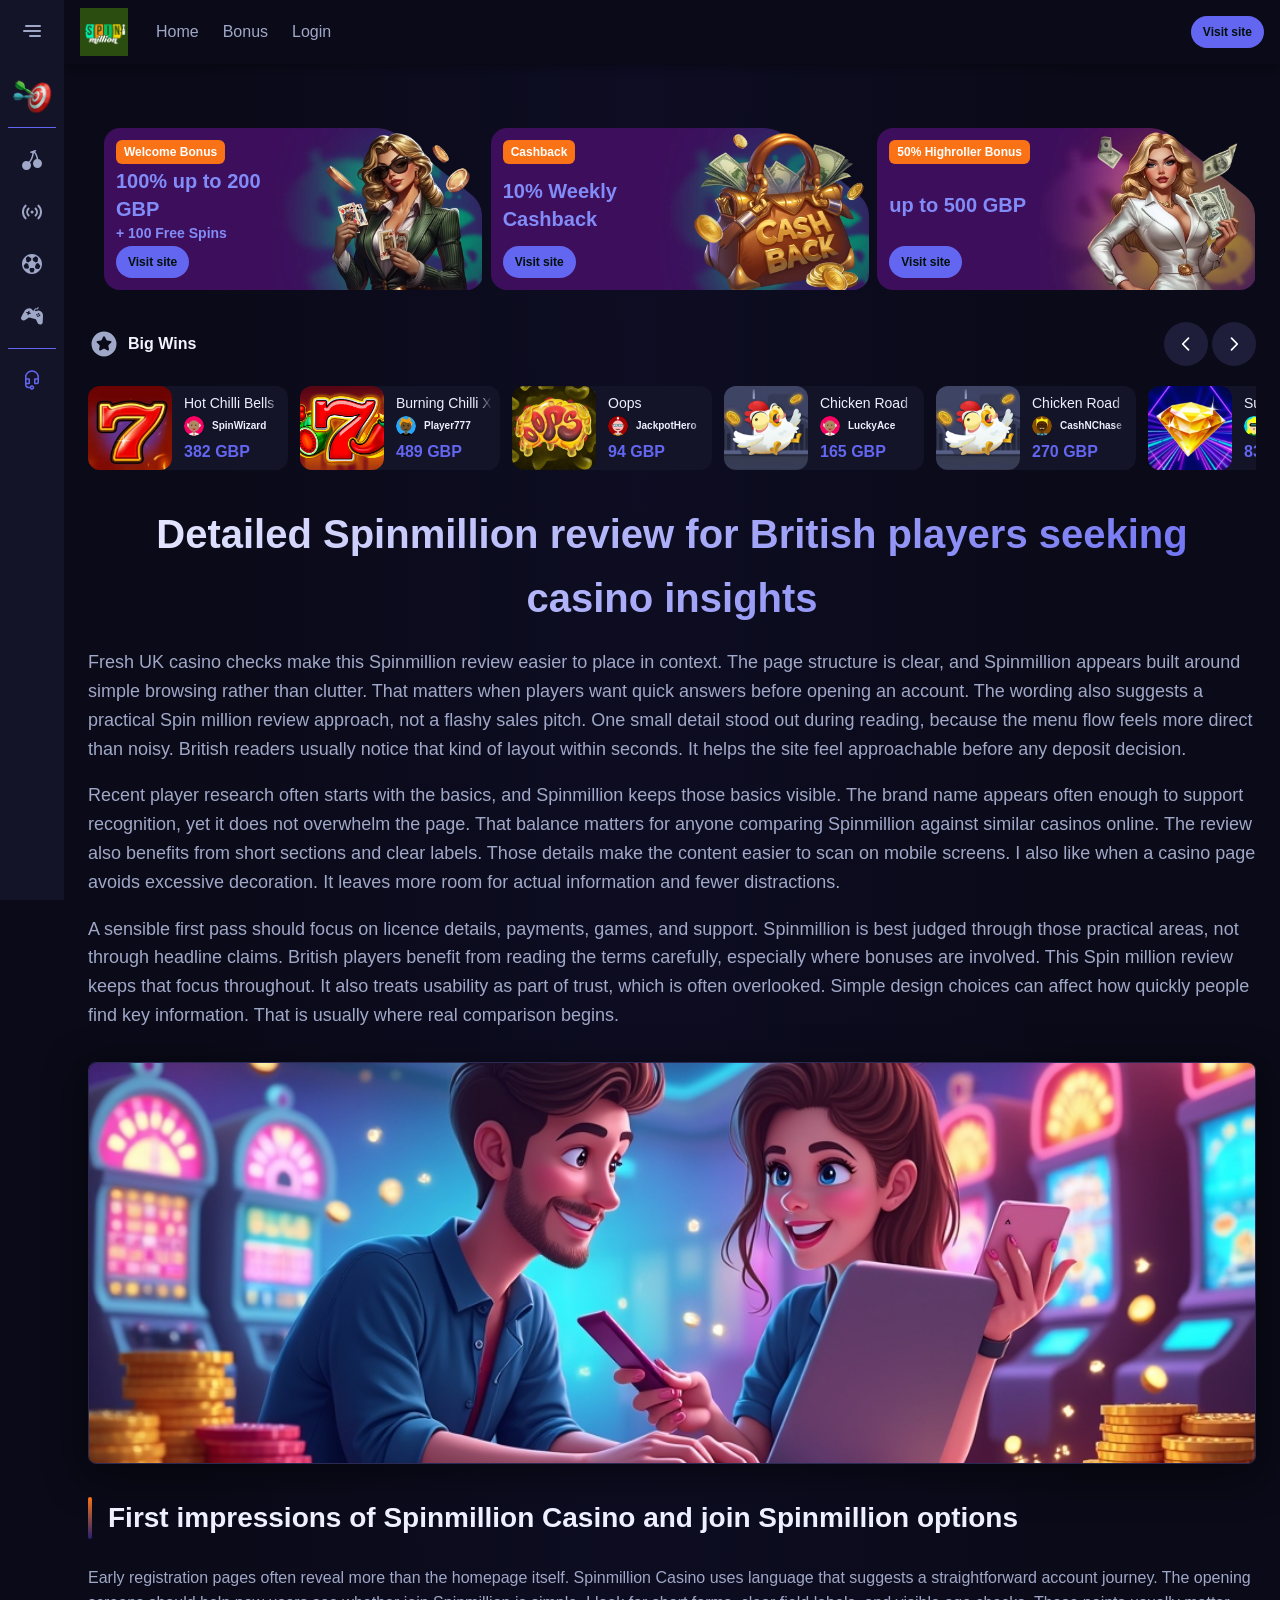
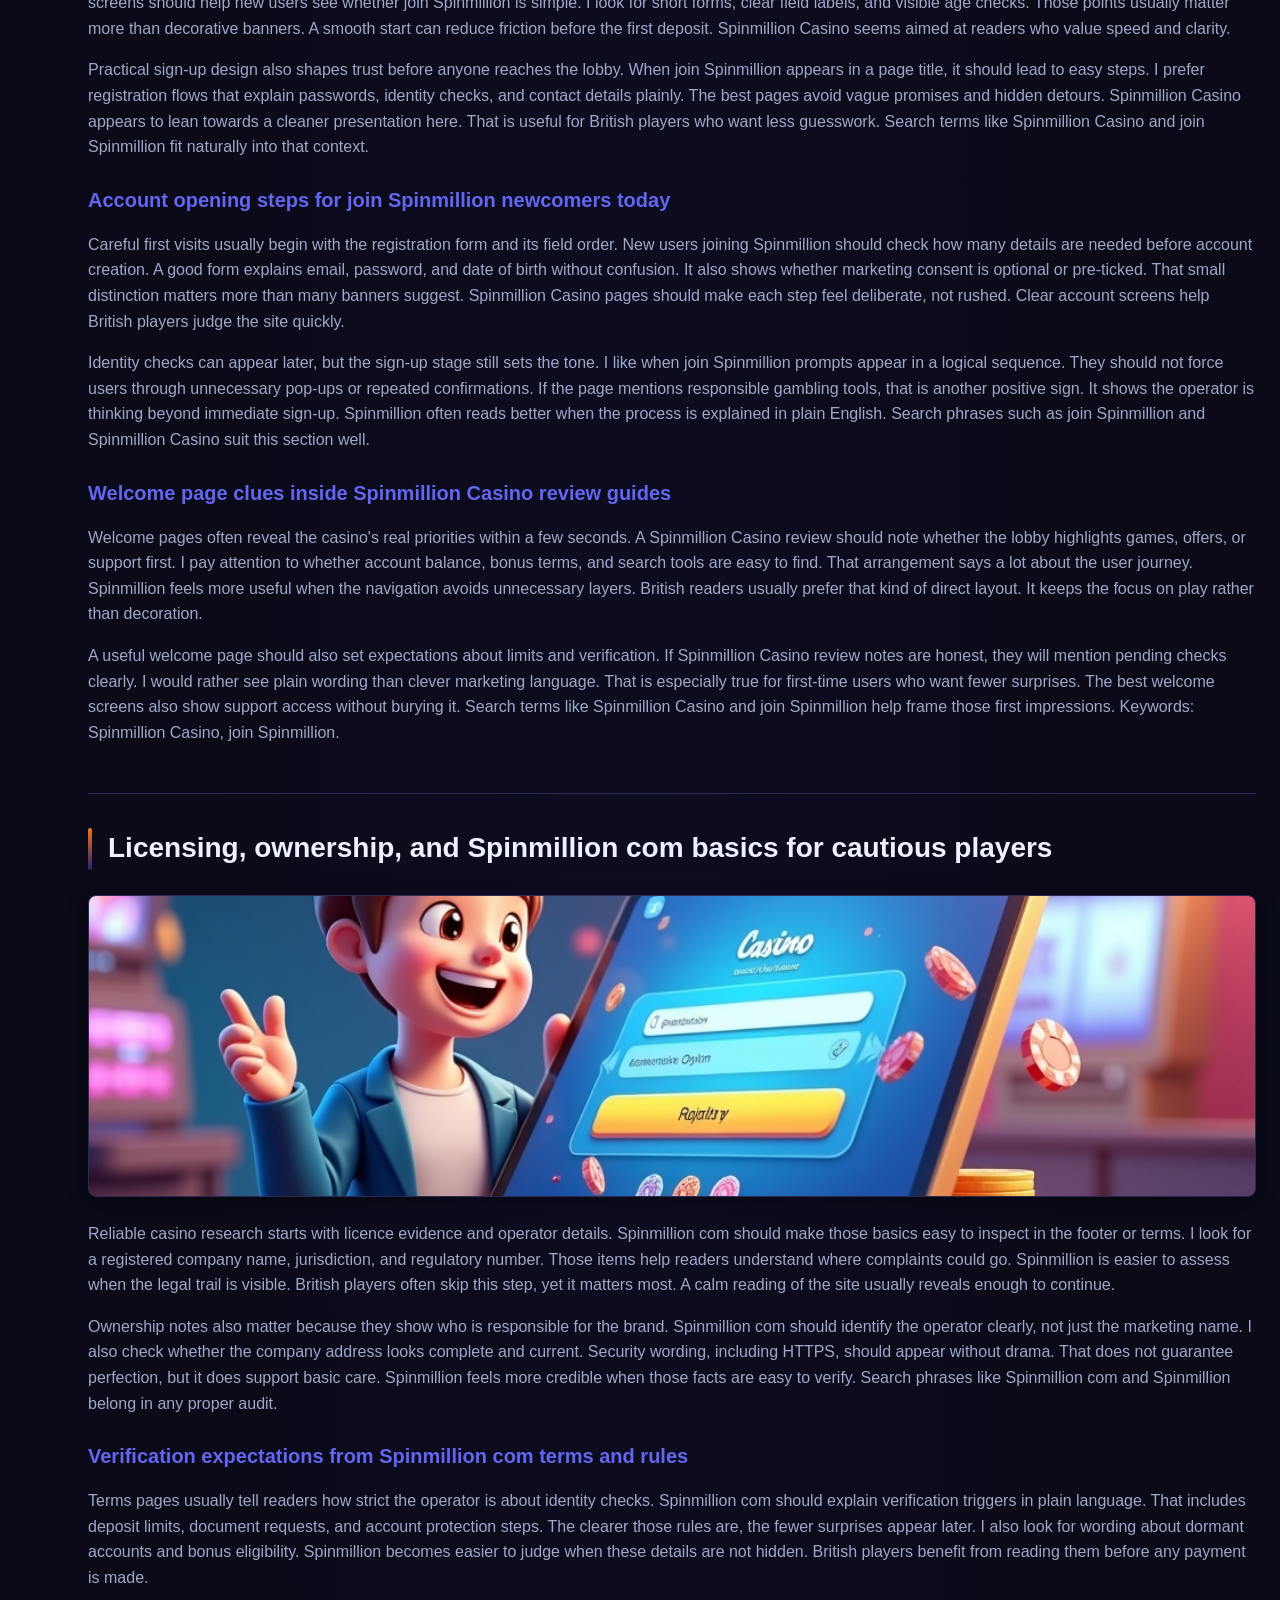
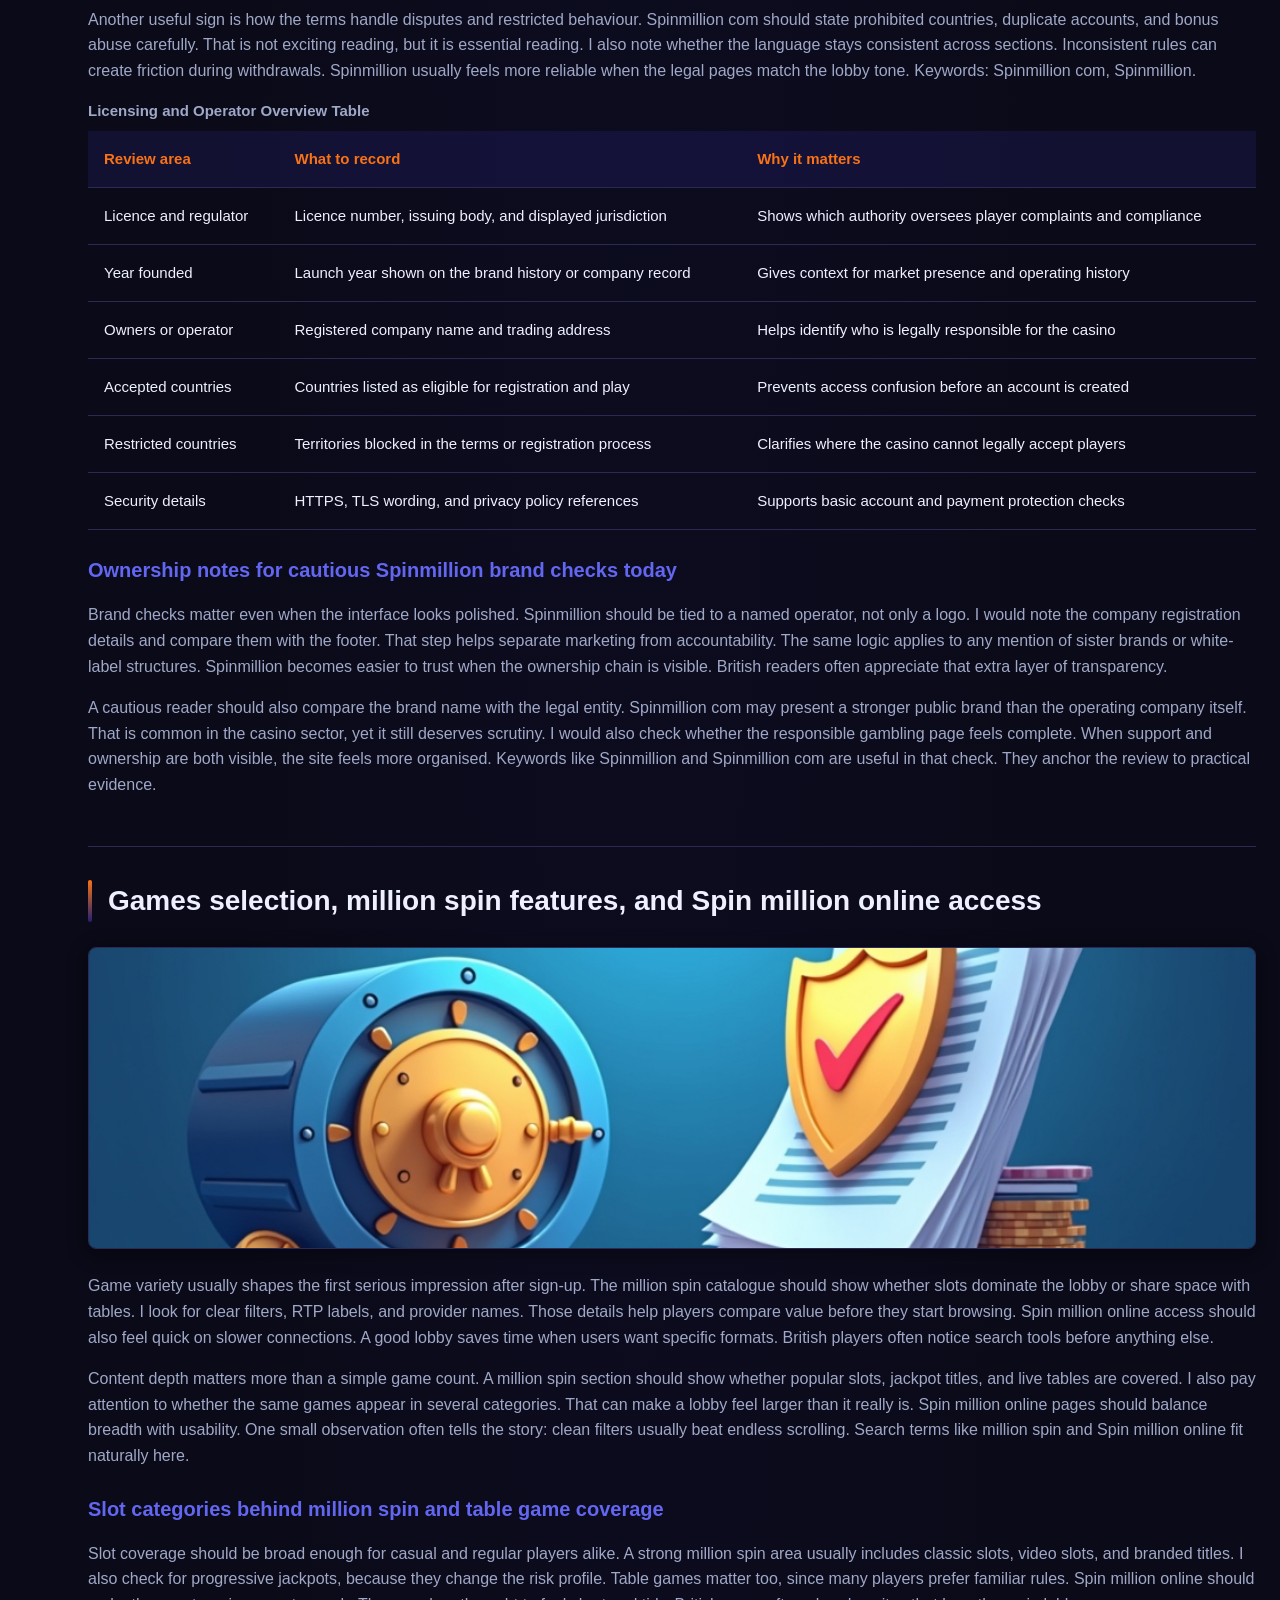
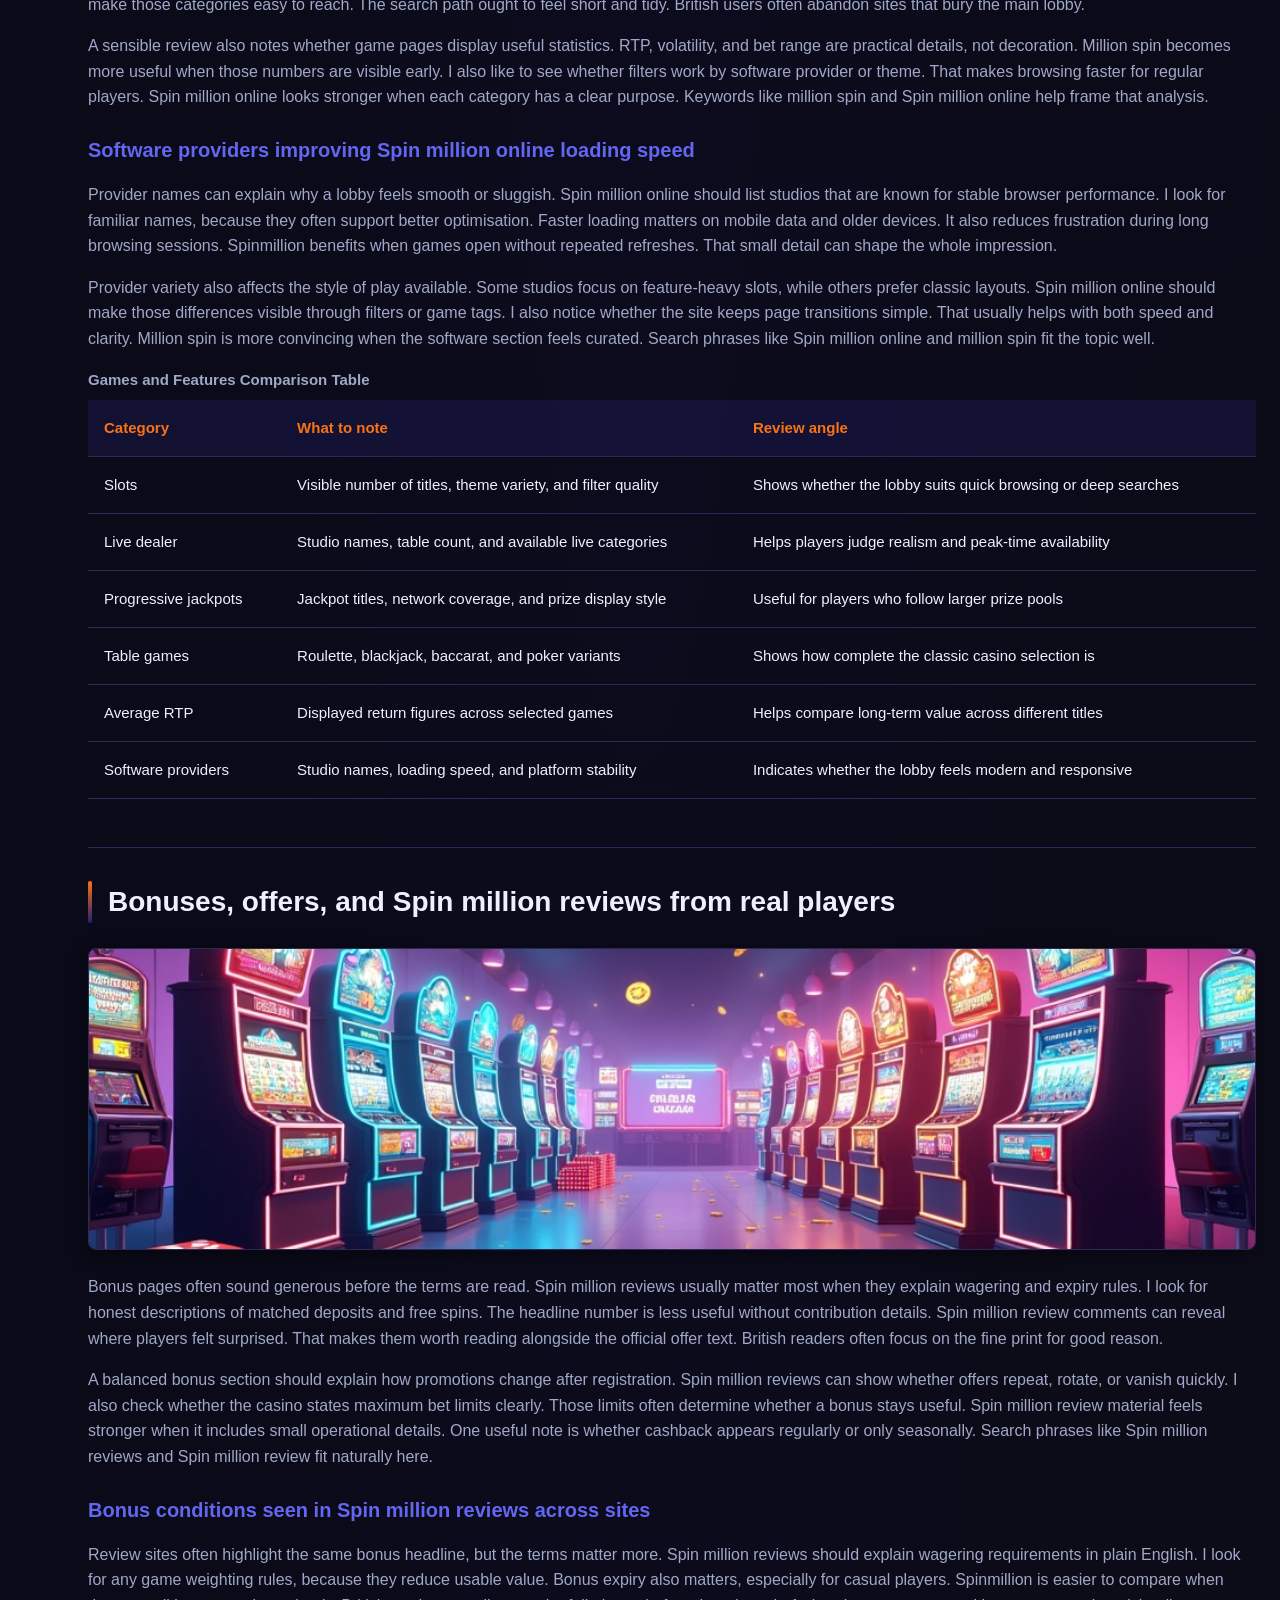
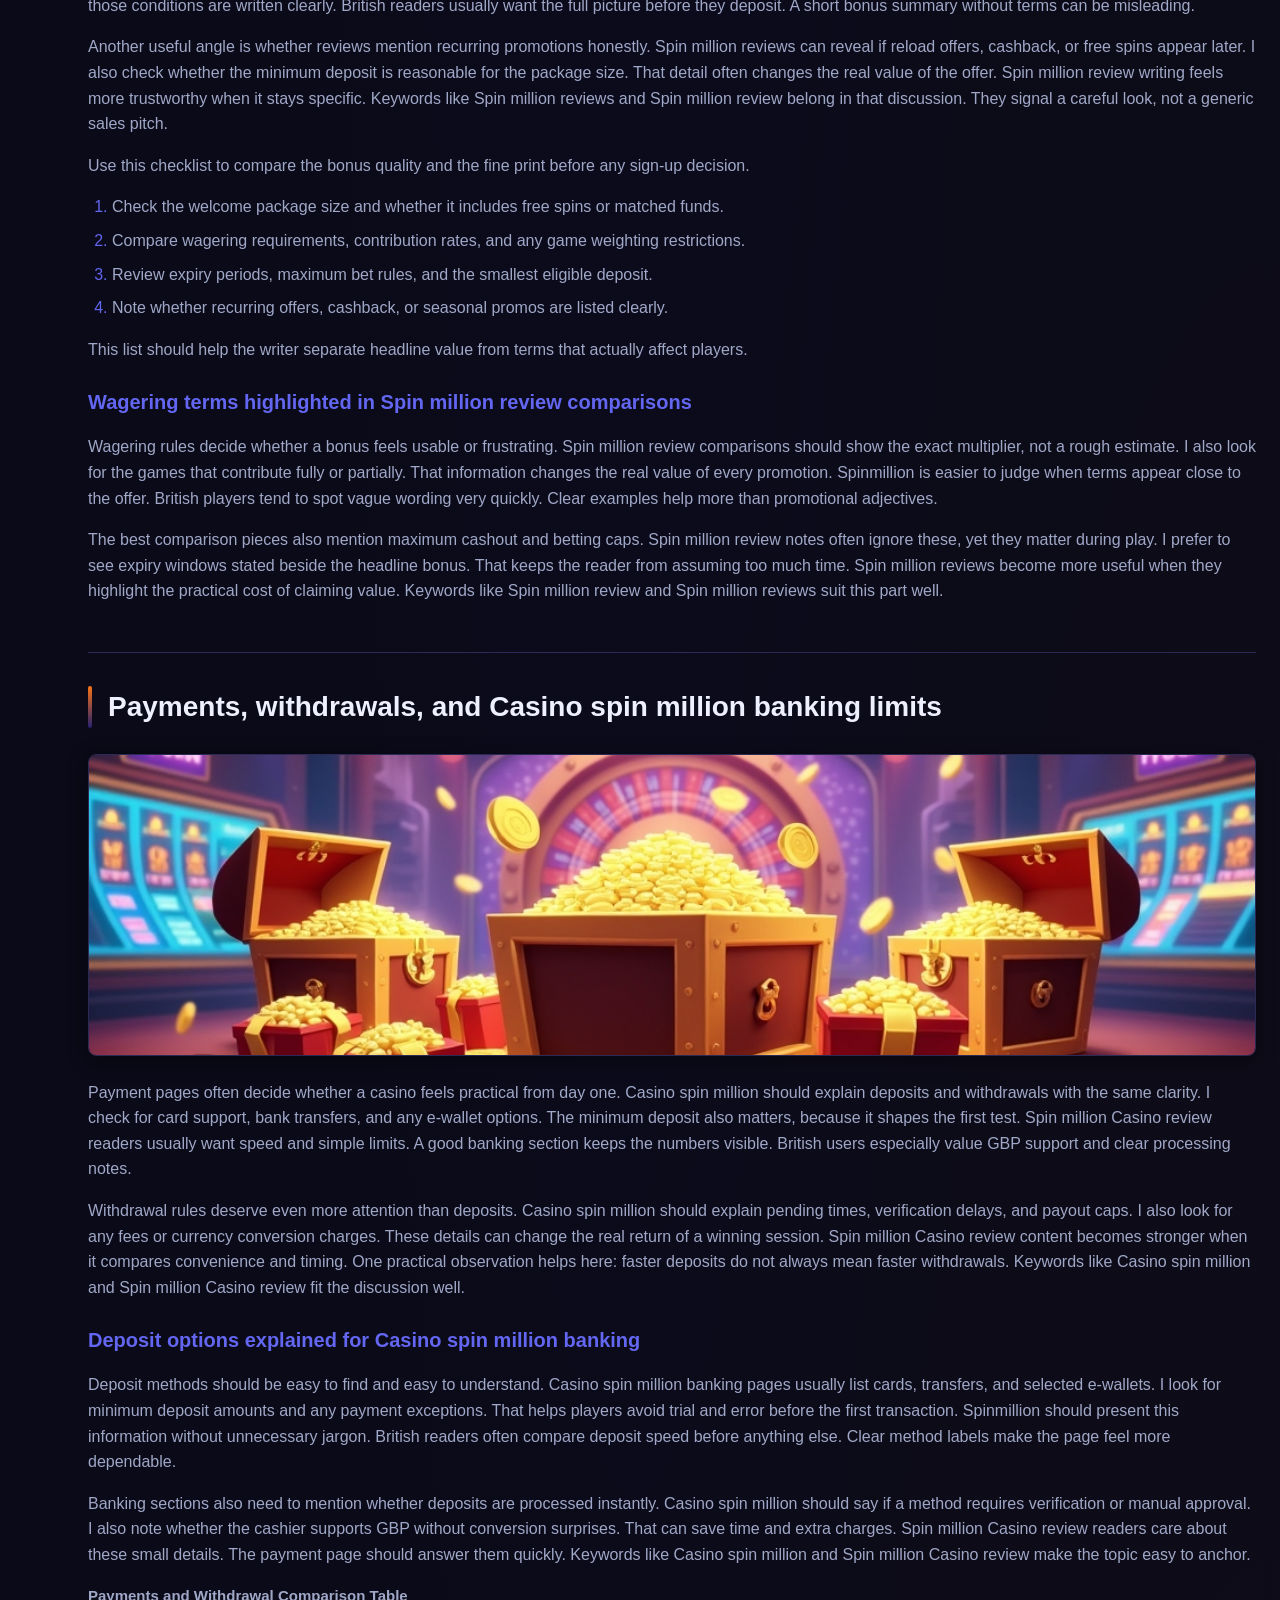
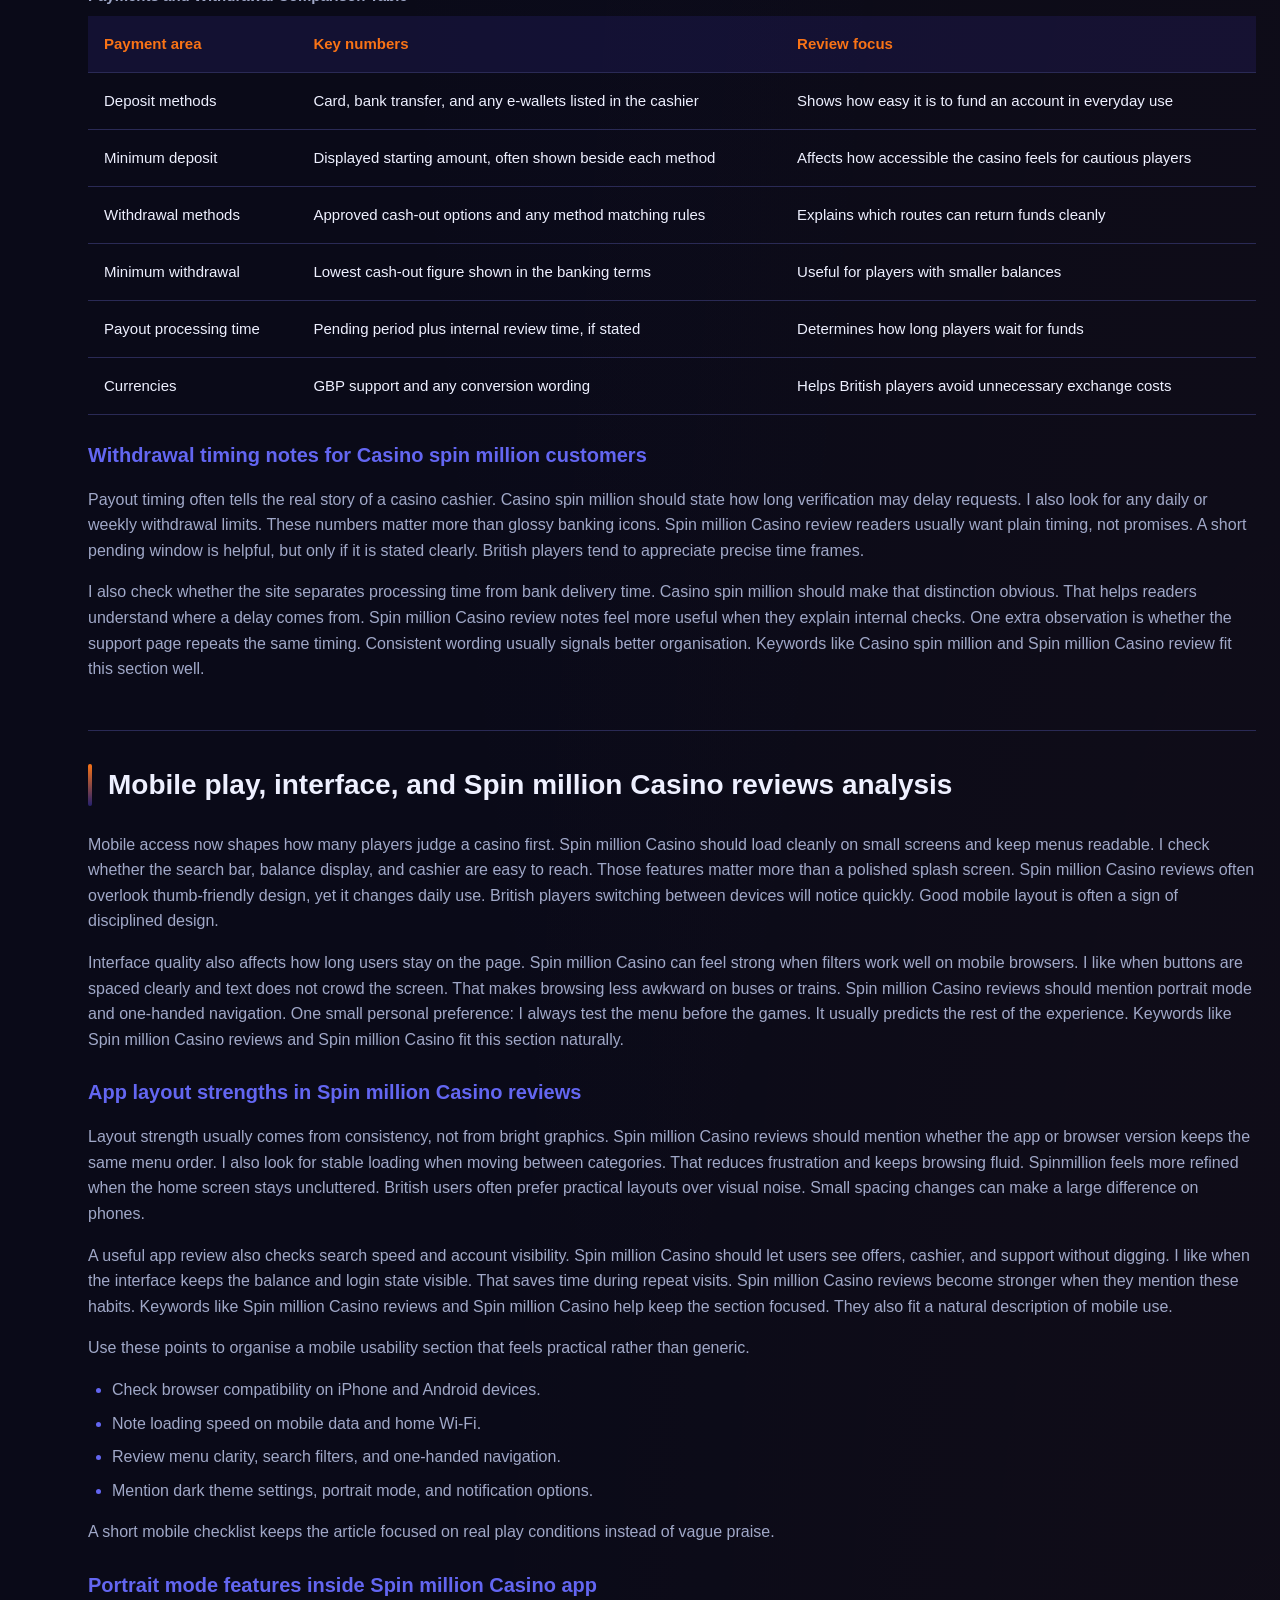
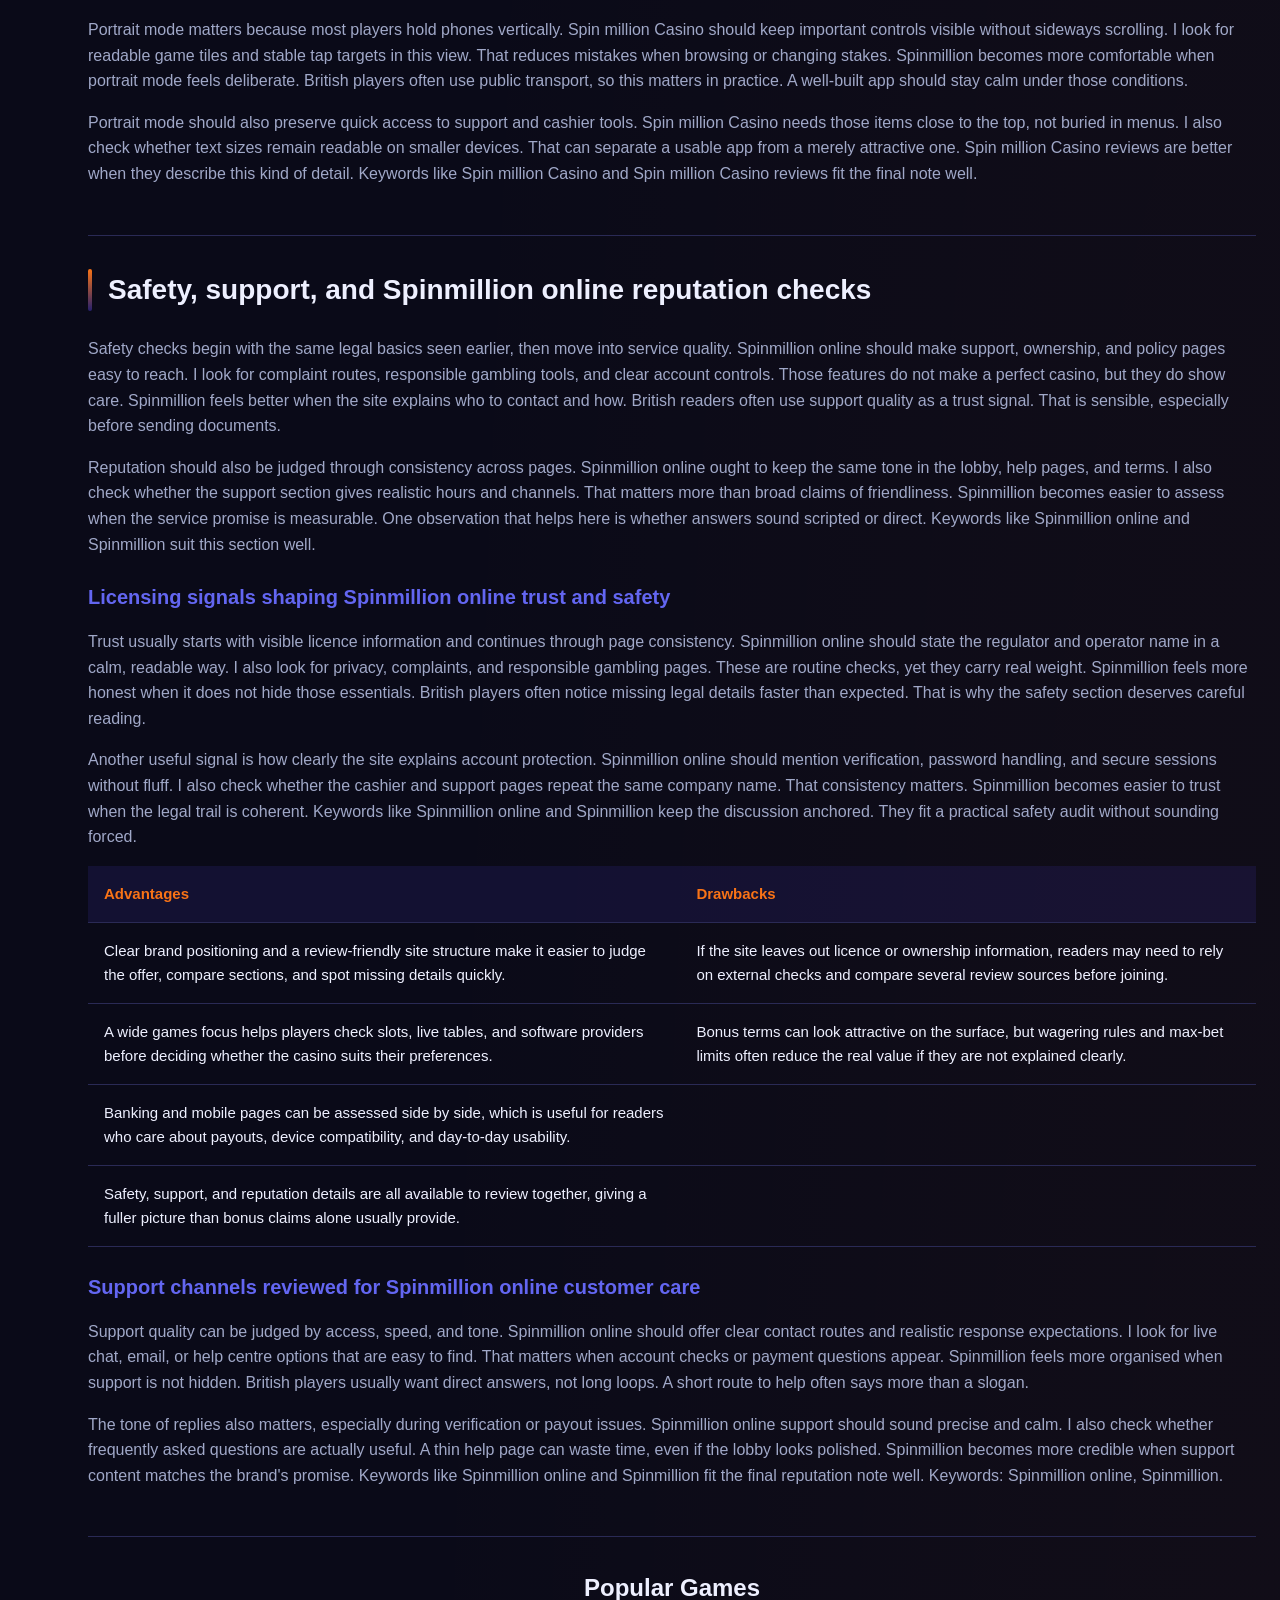
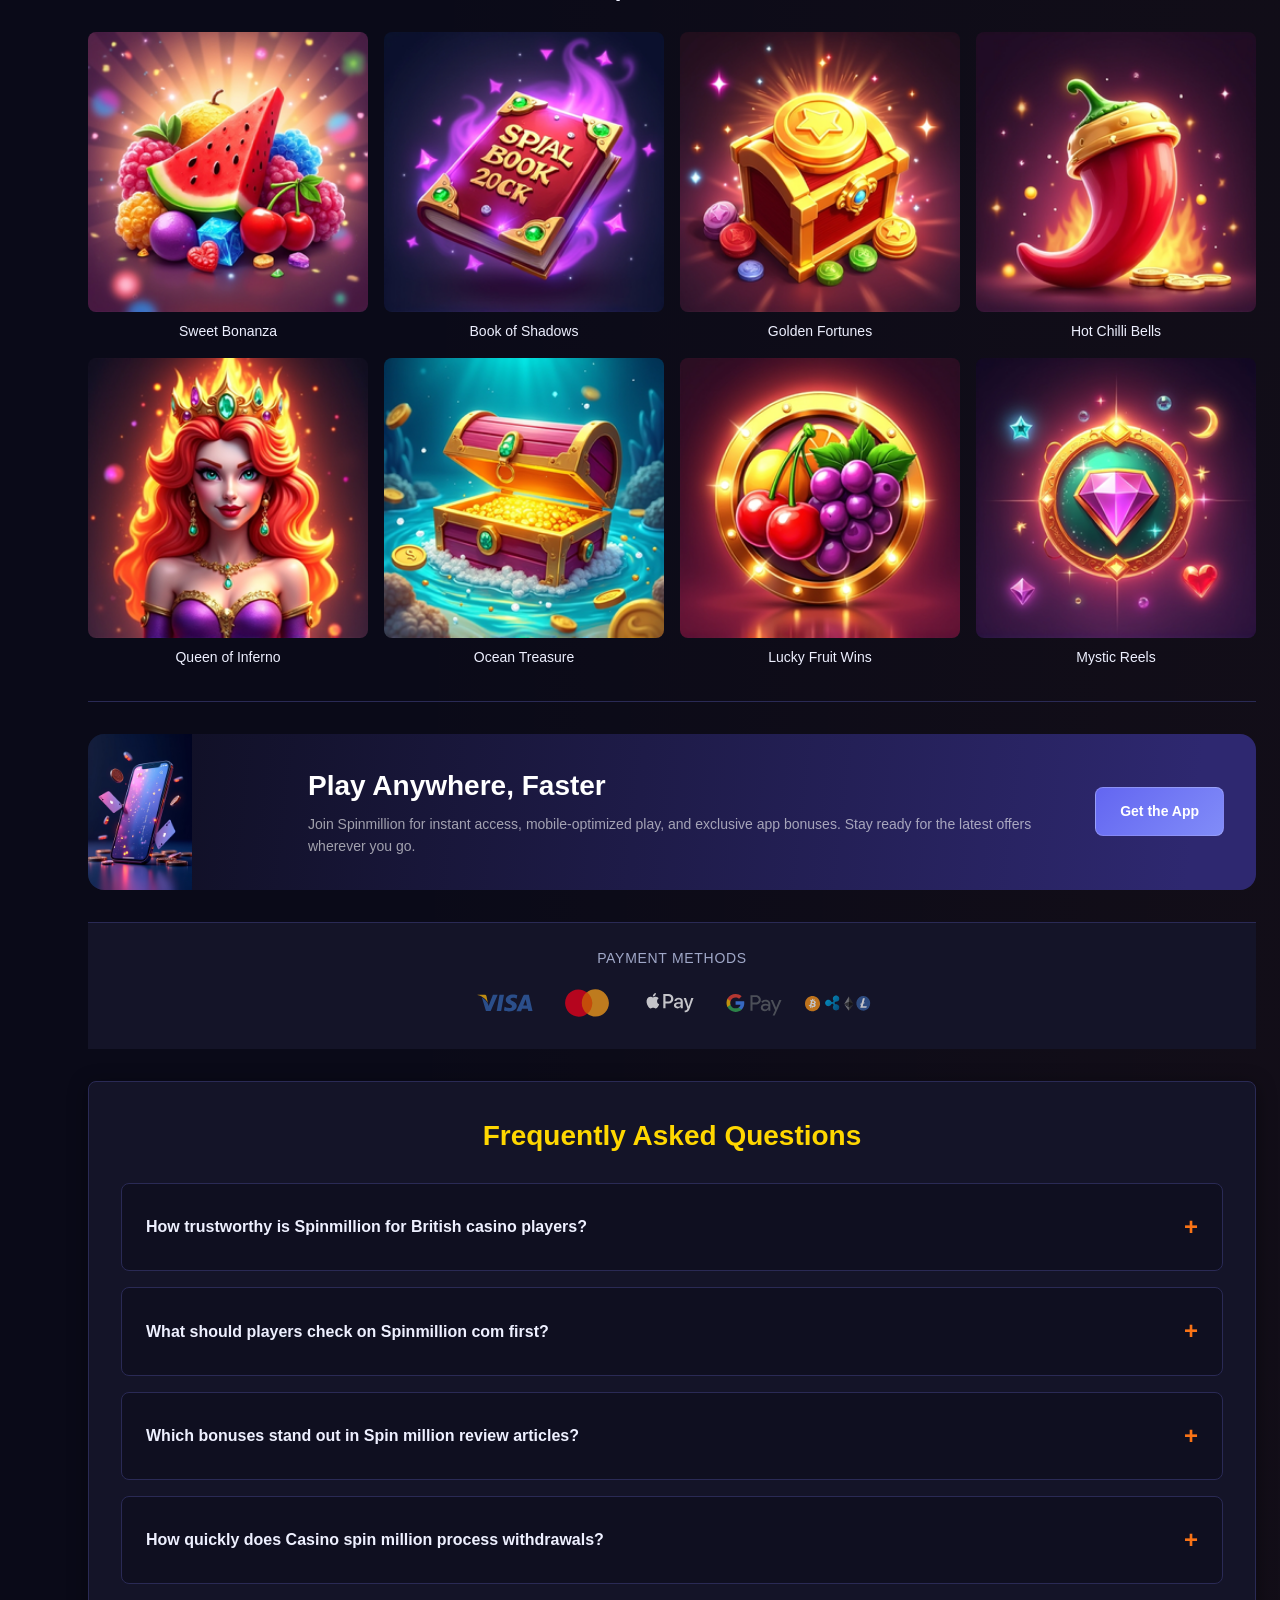
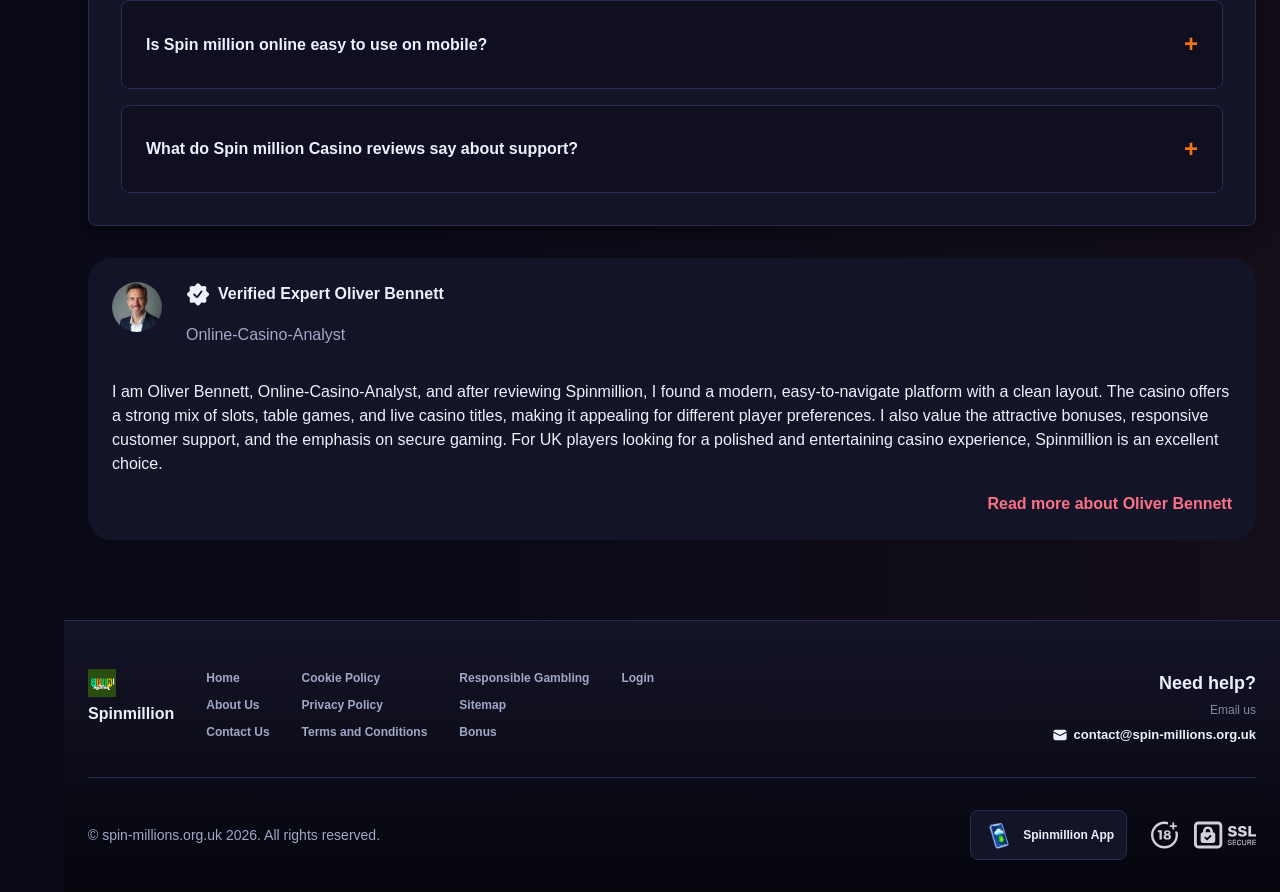
==== commit 850ffa01: "Full copy of spin-millions.org.uk" ====
--- a/index.html
+++ b/index.html
@@ -11,7 +11,7 @@
     <meta name="description" content="Spin million 🎰 helps British players assess safety and value, with Spin million Casino reviews guiding smarter choices and a quick visit now for clarity.">
     <meta name="keywords" content="join Spinmillion, Spin million Casino reviews, Spinmillion, Spinmillion com, Spinmillion online, Spin million review, million spin, Spin million online, Spin million Casino, Spin million, Spinmillion Casino, Casino spin million">
 
-    <link rel="canonical" href="https://aog-couriers.co.uk/">
+    <link rel="canonical" href="https://aog-couriers.co.uk/spin-million/">
 
     <link rel="icon" type="image/png" sizes="32x32" href="/favicon-32x32.png">
 
@@ -33,6 +33,8 @@
 
     <link rel="stylesheet" href="/css/layout.css">
 
+<link rel="alternate" hreflang="x-default" href="https://aog-couriers.co.uk/">
+<link rel="alternate" hreflang="spin-million" href="https://aog-couriers.co.uk/spin-million/">
 </head>
 <body>
     <div class="nav-sidebar-6708c0f2 isFull" id="navSidebar">
@@ -1210,7 +1212,7 @@
   "@context": "https://schema.org",
   "@type": "WebSite",
   "name": "Spinmillion",
-  "url": "https://spin-millions.org.uk"
+  "url": "https://aog-couriers.co.uk"
 }</script>
     <script type="application/ld+json">{
   "@context": "https://schema.org",
@@ -1246,7 +1248,7 @@
   "logo": "https://aog-couriers.co.uk/images/logo.png",
   "name": "Spinmillion",
   "sameAs": [],
-  "url": "https://spin-millions.org.uk"
+  "url": "https://aog-couriers.co.uk"
 }</script>
     <script type="application/ld+json">{
   "@context": "https://schema.org",
